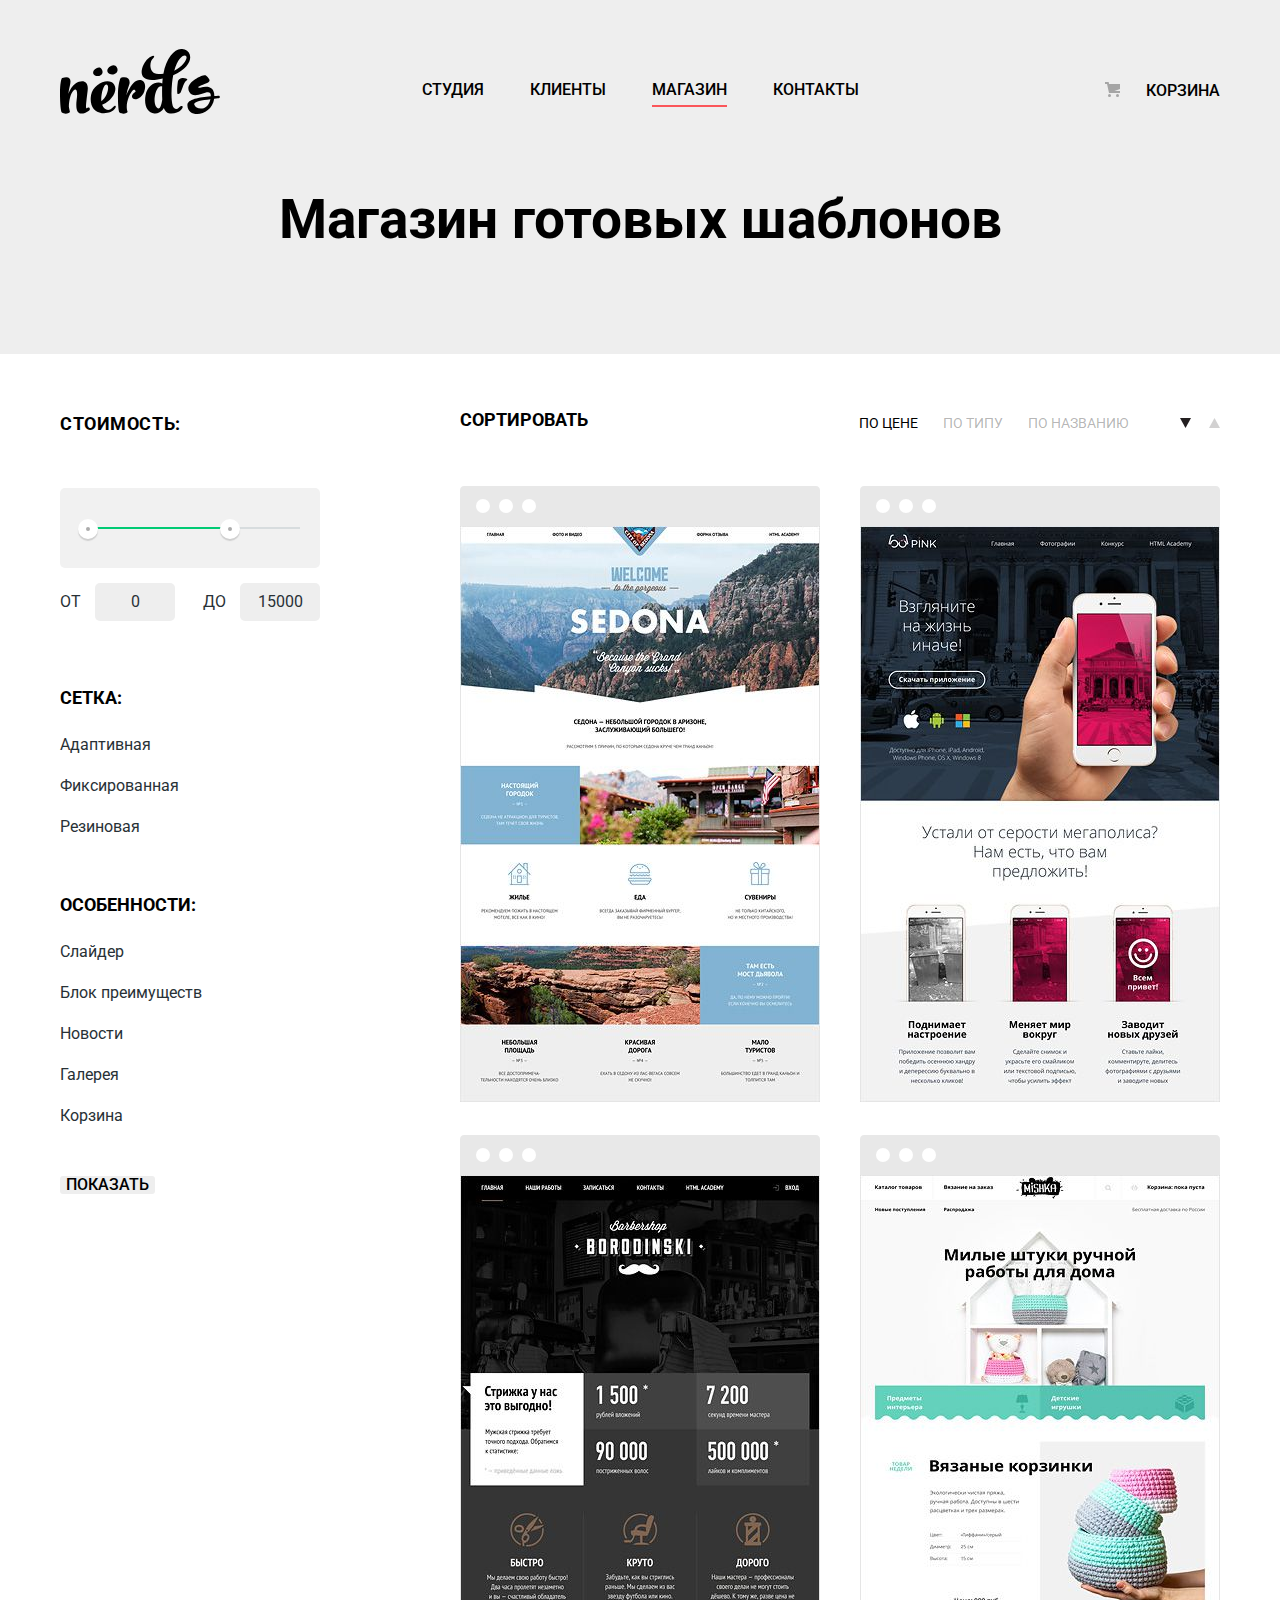
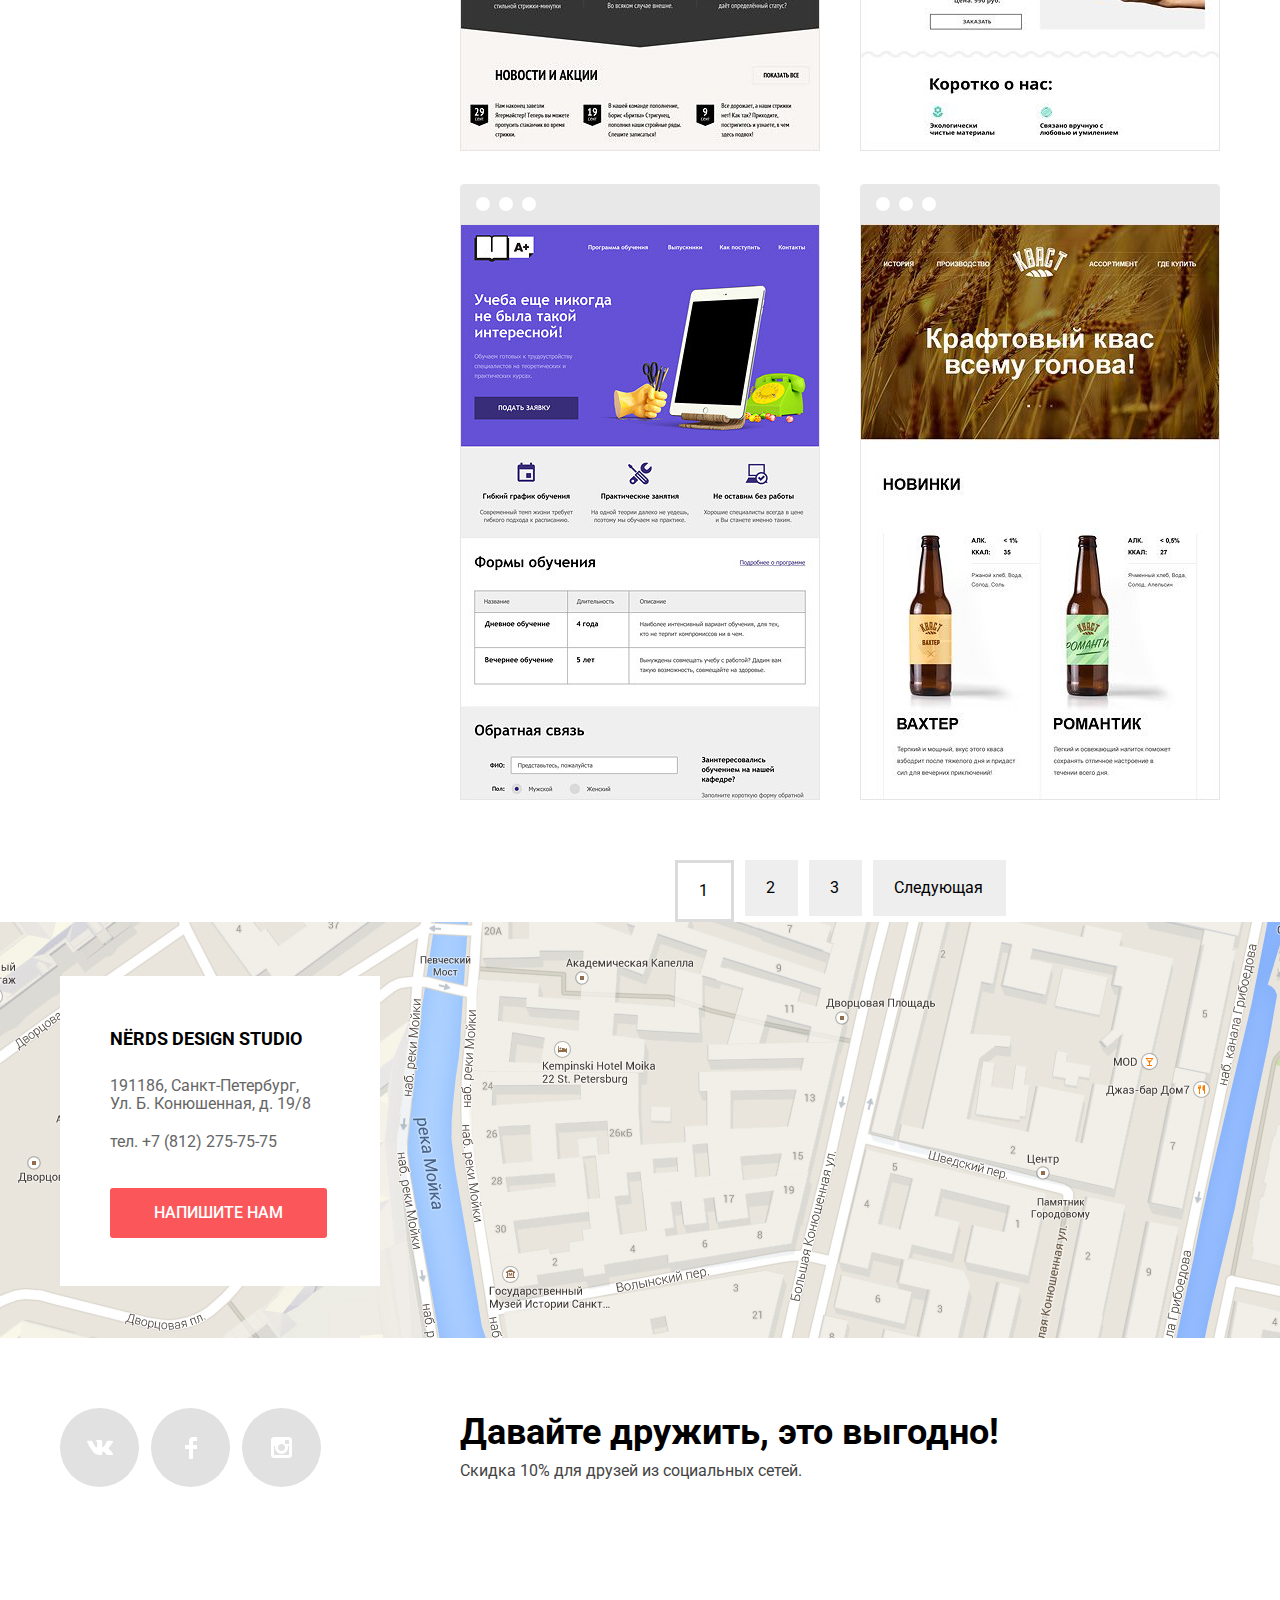
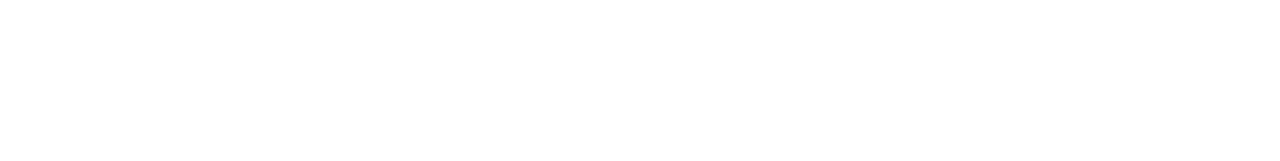
==== catalog.html @ ec985602 "Добавляет карту" ====
<!DOCTYPE html>
<html lang="ru">
  <head>
    <meta charset="utf-8">
    <title>HTML Academy: Нёрдс - Каталог</title>
    <link href="https://fonts.googleapis.com/css?family=Roboto:400,500,700&display=swap&subset=cyrillic" rel="stylesheet">
    <link rel="stylesheet" href="css/normalize.css">
    <link rel="stylesheet" href="css/style.css">
  </head>
  <body class="inner-page">
    <header class="main-header">
      <div class="container">
        <nav class="main-navigation">
          <a href="index.html" class="main-header-logo">
            <img src="img/nerds-logo.svg" alt="Логотип Дизайн-студии nёrd's" width="160" height="65">
          </a>
          <ul class="site-navigation">
            <li><a href="#">Студия</a></li>
            <li><a href="#">Клиенты</a></li>
            <li><a class="site-navigation-current">Магазин</a></li>
            <li><a href="#">Контакты</a></li>
          </ul>
          <ul class="user-basket">
            <li><a class="basket-link" href="#">Корзина</a></li>
          </ul>
        </nav>
        <h1>Магазин готовых шаблонов</h1>
      </div>
    </header>

    <main class="container">
      <div class="main-wrapper">
        <section class="filters">
          <h2 class="visually-hidden">Фильтр работ</h2>
          <form class="filter">
            <fieldset class="filter-price">
              <legend class="filter-title filter-title-price">Стоимость:</legend>
              <ul class="price-list">
                <li class="range-filter">
                  <div class="range-controls">
                    <div class="scale">
                      <div class="bar"></div>
                    </div>
                    <div class="toggle toggle-min"></div>
                    <div class="toggle toggle-max"></div>
                  </div>
                </li>
                <li class="price-item min-price">
                  <label for="start-price">От</label>
                  <input type="text" id="start-price" value="0">
                </li>
                <li class="price-item max-price">
                  <label for="end-price">До</label>
                  <input type="text" id="end-price" value="15000">
                </li>
              </ul>
            </fieldset>
            <fieldset class="grid-field">
              <legend class="filter-title">Сетка:</legend>
              <ul class="grid-list">
                <li class="filter-option">
                  <input type="radio" class="visually-hidden filter-input filter-input-radio" id="adaptive-grid" value="adaptive" name="grid-type" checked>
                  <label for="adaptive-grid">Адаптивная</label>
                </li>
                <li class="filter-option">
                  <input type="radio" class="visually-hidden filter-input filter-input-radio" id="fix-grid" value="fix" name="grid-type">
                  <label for="fix-grid">Фиксированная</label>
                </li>
                <li class="filter-option">
                  <input type="radio" class="visually-hidden filter-input filter-input-radio" id="rubber-grid" value="rubber" name="grid-type">
                  <label for="rubber-grid">Резиновая</label>
                </li>
              </ul>
            </fieldset>
            <fieldset class="features-field">
            <legend class="filter-title">Особенности:</legend>
              <ul class="features-list">
                <li class="filter-option">
                  <input type="checkbox" name="pattern-features-slider" value="slider" class="visually-hidden filter-input filter-input-checkbox" id="slider-feature" checked>
                  <label for="slider-feature">Слайдер</label>
                </li>
                <li class="filter-option">
                  <input type="checkbox" name="pattern-features-advantages" value="features-block" class="visually-hidden filter-input filter-input-checkbox" id="block-feature">
                  <label for="block-feature">Блок преимуществ</label>
                </li>
                <li class="filter-option">
                  <input type="checkbox" name="pattern-features-news" value="news" class="visually-hidden filter-input filter-input-checkbox" id="news-feature" checked>
                  <label for="news-feature">Новости</label>
                </li>
                <li class="filter-option">
                  <input type="checkbox" name="pattern-features-gallery" value="gallery" class="visually-hidden filter-input filter-input-checkbox" id="gallery-feature">
                  <label for="gallery-feature">Галерея</label>
                </li>
                <li class="filter-option">
                  <input type="checkbox" name="pattern-features-basket" value="basket" class="visually-hidden filter-input filter-input-checkbox" id="basket-feature">
                  <label for="basket-feature">Корзина</label>
                </li>
              </ul>
            </fieldset>
            <button type="submit" class="button grey-button">Показать</button>
          </form>
        </section>

        <section class="works">
          <h2 class="visually-hidden">Наши работы</h2>
          <div class="more-filters">
            <h3>Сортировать</h3>
            <ul class="sort-type-list">
              <li class="sort-item"><a href="#" class="sort-current">По цене</a></li>
              <li class="sort-item"><a href="#">По типу</a></li>
              <li class="sort-item"><a href="#">По названию</a></li>
            </ul>
            <ul class="sort-order-list">
              <li class="sort-item sort-order sort-asc">
                <a href="#" class="sort-order-current">
                  <img src="img/icon-down-dir.svg" alt="Сортировка по возрастанию" width="11" height="10">
                </a>
              </li>
              <li class="sort-item sort-order sort-desc">
                <a href="#">
                  <img src="img/icon-up-dir.svg" alt="Сортировка по убыванию" width="11" height="10">
                </a>
              </li>
            </ul>
          </div>
          <ul class="works-list">
            <li class="works-item">
              <div class="browser"></div>
              <article>
                <p>
                  <img src="img/img-sedona.jpg" alt="Сайт Sedona" width="360" height="576">
                </p>
                <div class="works-description">
                  <h3><a href="#" class="works-item-link">Sedona</a></h3>
                  <p class="works-item-text">Информационный сайт для туристов</p>
                  <a class="button" href="#">9 900 руб.</a>
                </div>
              </article>
            </li>
            <li class="works-item">
              <div class="browser"></div>
              <article>
                <p>
                  <img src="img/img-pink.jpg" alt="Сайт Pink" width="360" height="576">
                </p>
                <div class="works-description">
                  <h3><a href="#" class="works-item-link">Pink app</a></h3>
                  <p class="works-item-text">Продуктовый лендинг приложения для iOS и Android</p>
                  <a class="button" href="#">9 900 руб.</a>
                </div>
              </article>
            </li>
            <li class="works-item">
              <div class="browser"></div>
              <article>
                <p>
                  <img src="img/img-barbershop.jpg" alt="Сайт Barbershop" width="360" height="576">
                </p>
                <div class="works-description">
                  <h3><a href="#" class="works-item-link">Barbershop</a></h3>
                  <p class="works-item-text">Сайт салона красоты для мужчин, да.</p>
                  <a class="button" href="#">9 900 руб.</a>
                </div>
              </article>
            </li>
            <li class="works-item">
              <div class="browser"></div>
              <article>
                <p>
                  <img src="img/img-mishka.jpg" alt="Сайт Mishka" width="360" height="576">
                </p>
                <div class="works-description">
                  <h3><a href="#" class="works-item-link">Mishka</a></h3>
                  <p class="works-item-text">Интернет-магазин вязаных игрушек</p>
                  <a class="button" href="#">9 900 руб.</a>
                </div>
              </article>
            </li>
            <li class="works-item">
              <div class="browser"></div>
              <article>
                <p>
                  <img src="img/img-aplus.jpg" alt="Сайт A plus" width="360" height="576">
                </p>
                <div class="works-description">
                  <h3><a href="#" class="works-item-link">A plus</a></h3>
                  <p class="works-item-text">Лендинг курсов повышения квалификации</p>
                  <a class="button" href="#">9 900 руб.</a>
                </div>
              </article>
            </li>
            <li class="works-item">
              <div class="browser"></div>
              <article>
                <p>
                  <img src="img/img-kvast.jpg" alt="Сайт Кваст" width="360" height="576">
                </p>
                <div class="works-description">
                  <h3><a href="#" class="works-item-link">Кваст</a></h3>
                  <p class="works-item-text">Промо-сайт производителя крафтового кваса</p>
                  <a class="button" href="#">9 900 руб.</a>
                </div>
              </article>
            </li>
          </ul>
          <ul class="pagination-list">
            <li class="pagination-item pagination-item-current"><a>1</a></li>
            <li class="pagination-item"><a href="#">2</a></li>
            <li class="pagination-item"><a href="#">3</a></li>
            <li class="pagination-item pagination-item-next"><a href="#">Следующая</a></li>
          </ul>
        </section>
      </div>

    </main>

    <section class="map">
      <div class="container">
        <h2 class="visually-hidden">Как нас найти?</h2>
        <div class="map-contacts-wrapper">
          <h3>nЁrds design studio</h3>
          <address class="map-contacts">
            191186, Санкт-Петербург,<br>
            Ул. Б. Конюшенная, д. 19/8
            <p>
              тел.<a href="tel:+78122757575"> +7 (812) 275-75-75</a>
            </p>
          </address>
          <a class="button button-letter" href="mailto:email@mail.ru">Напишите нам</a>
        </div>
      </div>
      <iframe src="https://www.google.com/maps/embed?pb=!1m18!1m12!1m3!1d1998.6036253003151!2d30.320858716168583!3d59.9387191690541!2m3!1f0!2f0!3f0!3m2!1i1024!2i768!4f13.1!3m3!1m2!1s0x4696310fca145cc1%3A0x42b32648d8238007!2z0JHQvtC70YzRiNCw0Y8g0JrQvtC90Y7RiNC10L3QvdCw0Y8g0YPQuy4sIDE5LzgsINCh0LDQvdC60YIt0J_QtdGC0LXRgNCx0YPRgNCzLCAxOTExODY!5e0!3m2!1sru!2sru!4v1559846497113!5m2!1sru!2sru" width="100%" height="416" frameborder="0" style="border:0" allowfullscreen></iframe>
    </section>

    <footer class="main-footer">
      <div class="container">
        <div class="footer-social">
          <ul>
            <li>
              <a class="social-link" href="#">
              <span class="visually-hidden">Мы ВКонтакте</span>
              <img src="img/vk.svg" alt="Мы ВКонтакте" width="26" height="15">
              </a>
            </li>
            <li>
              <a class="social-link" href="#">
                <span class="visually-hidden">Мы в Фейсбук</span>
                <img src="img/fb.svg" alt="Мы в Фейсбук" width="12" height="22">
              </a>
            </li>
            <li>
              <a class="social-link" href="#">
                <span class="visually-hidden">Мы в Инстаграм</span>
                <img src="img/insta.svg" alt="Мы в Инстаграм" width="21" height="21">
              </a>
            </li>
          </ul>
        </div>
        <p class="footer-text">
          <span class="footer-slogan">Давайте дружить, это выгодно!</span>
          Скидка 10% для друзей из социальных сетей.
        </p>
      </div>
    </footer>

    <section class="modal modal-letter">
    <h2>Напишите нам</h2>
      <form class="letter-form" method="POST">
        <p>
          <label for="letter-username-field">Ваше имя:</label>
          <input type="text" name="name" id="letter-username-field" placeholder="Имя Фамилия">
        </p>
        <p>
          <label for="letter-email-field">Ваше e-mail:</label>
          <input type="text" name="email" id="letter-email-field" placeholder="email@example.com">
        </p>
        <p>
          <label for="letter-text">Текст письма</label>
          <textarea name="comment" id="letter-text" cols="30" rows="10" placeholder="В свободной форме"></textarea>
        </p>
        <button class="button" type="submit">Отправить</button>
      </form>
      <button class="modal-close" type="button" aria-label="Закрыть">x</button>
    </section>

  </body>
</html>
---- css/style.css ----
html {
  box-sizing: border-box;
}
*, *:before, *:after {
  box-sizing: inherit;
}

body {
  margin: 0;
  padding: 0;

  font-family: "Roboto", Arial, sans-serif;
  font-size: 16px;
  line-height: 1.5;
  color: #000000;

  background-color: #ffffff;
}

.container {
  width: 1200px;
  margin: 0 auto;
  padding: 0 20px;
}

a {
  text-decoration: none;
}

img {
  max-width: 100%;
  height: auto;
}

.visually-hidden:not(:focus):not(:active),
input[type="checkbox"].visually-hidden,
input[type="radio"].visually-hidden {
  position: absolute;

  width: 1px;
  height: 1px;
  margin: -1px;
  border: 0;
  padding: 0;

  white-space: nowrap;

  clip-path: inset(100%);
  clip: rect(0 0 0 0);
  overflow: hidden;
}

.inner-page h1 {
  margin: 0;
  padding-top: 68px;

  font-size: 55px;
  line-height: 1;
  text-align: center;
}

.inner-page main.container {
  margin-top: 55px;
}

.button {
  display: inline-block;

  font: inherit;
  color: #ffffff;
  font-size: 16px;
  line-height: 1;
  text-align: center;
  font-weight: 500;
  text-decoration: none;
  text-transform: uppercase;
  vertical-align: middle;

  background-color: #fb565a;
  border-radius: 3px;
  border: none;
}

.button:hover,
.button:focus {
  background-color: #e74246;
}

.button:active {
  color: rgba(255, 255, 255, 0.3);

  background-color: #d7373b;
  box-shadow: inset 0 3px 0 0 rgba(0, 1, 1, 0.1);
}

/* Навигация В ШАПКЕ */

.main-header {
  background-color: #eeeeee;
}

.main-header-logo {
  width: 160px;
  /* margin-right: 202px; */
  /* margin-top: 49px; */
}

.main-header-logo:hover,
.main-header-logo:focus {
  opacity: 0.8;
}

.main-header-logo:active {
  opacity: 0.3;
}

.main-navigation {
  display: flex;
  align-items: center;
  padding: 49px 0 0; 

  color: #000000;
  line-height: 1.88;
  font-weight: 500;
  font-size: 16px;
  text-transform: uppercase;

  background-color: #eeeeee;
}

.site-navigation,
.user-basket {
  display: flex;
  flex-wrap: wrap;
  margin: 9px 0 0;
  padding-left: 0;

  list-style: none;
}

.site-navigation {
  width: 500px;
  margin-left: 202px;
}

.user-basket {
  max-width: 160px;
  margin-left: auto;
}

.site-navigation li,
.user-basket li {
  padding-right: 46px;
}

.site-navigation li:last-child,
.user-basket li:last-child {
  padding-right: 0;
}

.site-navigation a,
.user-basket a {
  display: block;

  color: #000000;
}

.site-navigation a:hover,
.site-navigation a:focus,
.user-basket a:hover,
.user-basket a:hover {
  color: #fb565a;
}

.site-navigation a:active,
.user-basket a:active {
  color: rgba(0, 0, 0, 0.3);
}

.site-navigation-current {
  border-bottom: 2px solid #fb565a;
}

a.site-navigation-current:hover,
a.site-navigation-current:focus,
a.site-navigation-current:active {
  color: #000000;
}

.user-basket .basket-link {
  position: relative;
  padding-left: 41px;
}

.basket-link::before {
  content: "";

  position: absolute;
  top: 6px;
  left: 0;

  width: 15px;
  height: 15px;

  background: url("../img/basket-icon.svg") no-repeat 0 0;
  opacity: 0.3;
}

/* Слайдер в шапке */

.slider {
  position: relative;
  
  background-color: #eeeeee;
}

.slider-controls {
  position: absolute;
  left: 50%;
  bottom: 104px;
  z-index: 100;
  
  width: 160px;
  height: 18px;

  text-align: center;
  font-size: 0;
  transform: translateX(-50%);

  box-sizing: content-box;
}

.slider-controls label {
  position: relative;
  
  display: inline-block;
  width: 18px;
  height: 18px;
  padding: 8px;
  
  border-radius: 50%;
  cursor: pointer;
}

.slider-controls label::after {
  content: "";
  
  position: absolute;
  top: 8px;
  left: 8px;
  z-index: 1;
  
  width: 18px;
  height: 18px;
  
  background: #ffffff;
  
  border-radius: 50%;
}

.slider-list {
  margin: 0;
  padding: 0;
  
  list-style: none;
}

.slider-item {
  display: none;
  padding: 69px 0 80px 0;
}

.slider-item:nth-child(1) {
  background: url("../img/slide-1.png") no-repeat 93% 9px;
}

.slider-item:nth-child(2) {
  background: url("../img/slide-2.png") no-repeat 100% 0;
}

.slider-item:nth-child(3) {
  background: url("../img/slide-3.png") no-repeat 100% 20px;
}

.slide-1:checked ~ .slider-list .slider-item:nth-child(1) {
  display: block;
}

.slide-2:checked ~ .slider-list .slider-item:nth-child(2) {
  display: block;
}

.slide-3:checked ~ .slider-list .slider-item:nth-child(3) {
  display: block;
}

.slide-1:checked ~ .slider-controls .slider-controls-item--1::before,
.slide-2:checked ~ .slider-controls .slider-controls-item--2::before,
.slide-3:checked ~ .slider-controls .slider-controls-item--3::before {
  content: "";
  position: absolute;
  left: 50%;
  top: 50%;
  z-index: 2;

  width: 4px;
  height: 4px;
  margin: -4px;

  background-color: inherit;
  border: 2px solid #c1c1c1;
  border-radius: 50%;
}

.slider-item h3 {
  max-width: 600px;
  margin: 0;
  margin-bottom: 27px;
  
  font-size: 55px;
  line-height: 55px;
  font-weight: 500;
}

.slider-item p {
  max-width: 430px;
  margin: 0;
  margin-bottom: 38px;
}

main.container {
  margin: 80px auto 0;
}

.slider-item-button {
  padding: 17px 53px 17px 55px;
}

/* Наши услуги */

.services {
  padding-bottom: 80px;

  border-bottom: 2px solid #eeeeee;
}

.services-list {
  display: flex;
  flex-wrap: wrap;
  justify-content: flex-start;
  margin: 0;
  padding: 0;

  list-style: none;
}

.services-item {
  width: 300px;
  margin-right: 100px;
}

.services-item div {
  margin-bottom: 24px;

  line-height: 0;
}

.services-item:nth-of-type(3n) {
  margin-right: 0;
}

.services-item h3 {
  margin-top: 0;
  margin-bottom: 17px;

  font-size: 24px;
  line-height: 1.25;
  font-weight: 700;
  text-transform: uppercase;
}

.services-item p {
  margin-top: 0;
  margin-bottom: 32px;

  font-size: 16px;
  line-height: 1.5;
  color: #283136;
}

.services-button {
  padding: 17px 39px;
}

.green-button {
  background-color: #00ca74;
}

.green-button:hover,
.green-button:focus {
  background-color: #00bc6c;
}

.green-button:active {
  background-color: #00aa62;
}

.yellow-button {
  background-color: #efc84a;
}

.yellow-button:hover,
.yellow-button:focus {
  background-color: #eab534;
}

.yellow-button:active {
  background-color: #e5a722;
}

/* О нас */

.about {
  padding-top: 40px;
  padding-bottom: 80px;
}

.about-wrapper {
  display: flex;
  justify-content: space-between;
  padding-bottom: 49px;

  border-bottom: 2px solid #eeeeee;
}

.about-info {
  width: 660px;
  padding-top: 34px;;
}

.about-slogan {
  display: block;
  margin-bottom: 34px;

  font-size: 45px;
  line-height: 1;
  font-weight: 500;
}

.about-info p {
  margin-top: 0;
  margin-bottom: 39px;

  color: #283136;
}

.about-order-list {
  display: block;
  margin-bottom: 23px;

  text-transform: uppercase;
  font-weight: 700;
}

.about-list {
  margin: 0;
  padding: 0;

  color: #283136;
}

.about-list li {
  margin-bottom: 24px;
}

.about-features {
  width: 360px;
}

.about-logo-wrap {
  margin: 0;
  margin-bottom: 29px;
}

.about-features span {
  display: block;
  margin: 0 0 42px 17px;

  font-weight: 700;
  text-transform: uppercase;
}

.about-features dl {
  display: flex;
}

.about-features .percent-wrap {
  display: flex;
  flex-direction: column-reverse;
}

.about-features dl,
.about-features dt,
.about-features dd {
  padding: 0;
  margin: 0;
}

.about-features dt {
  line-height: 1.13;
  color: #283136;
}

.about-features dd {
  margin-bottom: 27px;
  
  font-size: 45px;
  line-height: 1; /* По макету 10px */
  font-weight: 700;
}

/* Партнеры */

.partners-list {
  min-height: 180px;
  display: flex;
  flex-wrap: wrap;
  margin: 0;
  padding-left: 0;

  list-style: none;
  border-bottom: 2px solid #eeeeee;
}

.partners-item {
  position: relative;

  width: 280px;
  min-height: inherit;
  display: flex;
  align-items: center;
  justify-content: center;
  padding-right: 20px;
  margin-right: 20px;
} 

.partners-item:nth-of-type(4n) {
  width: 260px;
  padding-right: 0;
  margin-right: 0;
}


.partners-list li::after {
  content: "";
  
  position: absolute;
  top: 50%;
  right: 0;
  
  width: 2px;
  height: 52px;
  margin-top: -26px;

  background-color: #eeeeee;
}

.partners-list li:last-of-type::after {
  content: none;
}

.partners-item a {
  opacity: 0.2;
}

.partners-item a:hover,
.partners-item a:focus {
  opacity: 1;
}

.partners-item a:active {
  opacity: 0.1;
}

/* Как нас найти */

.map {
  position: relative;

  width: 100%;
  height: 416px;
  margin-bottom: 70px;

  background: #ffffff url("../img/map.jpg") no-repeat top center;
  background-size: cover;
}

.map .container {
  position: relative;

  height: inherit;
}

.map-contacts-wrapper {
  position: absolute;
  top: 13%;
  left: 20px;

  width: 320px;
  height: 310px;
  padding: 48px 50px;

  background-color: #ffffff;
}

.map h3 {
  margin-top: 0;
  margin-bottom: 23px;

  font-size: 18px;
  line-height: 1.67;
  font-weight: 700;
  text-transform: uppercase;
}

.map-contacts {
  margin-bottom: 36px;

  color: #666666;
  line-height: 1.13;
  font-style: normal;
}

.map-contacts a {
  color: #666666;
}

.map-contacts p {
  margin-top: 20px;
  margin-bottom: 0;
}

.button-letter {
  padding: 17px 44px;
}

/* Каталог */

.inner-page .main-header {
  padding-bottom: 107px;
}

.main-wrapper {
  display: flex;
}

/* Фильтры */

.filters {
  width: 260px;
}

.filter ul {
  margin: 0;
  padding: 0;

  list-style: none;
}

.filter fieldset {
  padding: 0;
  margin: 0;

  border: none;
}

fieldset.grid-field {
  margin-top: 62px;
}

fieldset.features-field {
  margin-top: 51px;
}

.filter .price-field {
  margin-bottom: 62px;
}

.filter-title {
  font-size: 18px;
  line-height: 1.67;
  font-weight: 700;
  color: #000000;
  text-transform: uppercase;
}

.filter-title-price {
  letter-spacing: 0.58px;
}

.price-list {
  display: flex;
  flex-wrap: wrap;
  margin-bottom: 60px;
}

.filter .grid-list,
.filter .features-list {
  padding-top: 20px;
}

.range-filter {
  width: 260px;
  margin-top: 49px;
}

.range-controls {
  position: relative;

  height: 80px;
  margin-bottom: 15px;
  padding: 39px 20px 0 20px;

  background-color: #f1f1f1;

  border-radius: 5px;
}

.range-controls .scale {
  height: 2px;

  background: #d7dcde;
}

.range-controls .bar {
  width: 70%;
  height: 2px;

  background-color: #00ca74;
}

.range-controls .toggle {
  position: absolute;
  top: 31px;
  left: 0;

  width: 4px;
  height: 4px;
  padding: 0;

  border: 8px solid #ffffff;
  background-color: #ababab;
  box-shadow: 0 2px 1px 0 #cfcfcf;
  border-radius: 50%;
  
  box-sizing: content-box;
}

.range-controls .toggle-min {
  left: 18px;
}

.range-controls .toggle-max {
  left: 160px;
}

.max-price {
  text-align: right;
}

.price-item {
  width: 50%;

  line-height: 1.38;
  color: #283136;
  text-transform: uppercase;
}

.filter-option:not(:first-of-type) {
  margin-top: 17px;
}

.price-item input {
  width: 80px;
  padding: 8px 10px;
  margin-left: 10px;

  font: inherit;
  font-size: 16px;
  line-height: 1.38;
  text-align: center;
  color: #283136;

  background-color: #eeeeee;
  border-radius: 5px;
  border: none;
}

.filter-input + label {
  line-height: 1.25;
  color: #283136;
}

.filter-input:hover + label,
.filter-input:focus + label {
  color: #283136;
}

.filter-input:disabled + label {
  color: rgba(40, 49, 54, 0.3);
}

.grey-button {
  margin-top: 48px;

  color: #000000;

  background-color: #eeeeee;
}

.grey-button:hover,
.grey-button:focus {
  background-color: #dfdfdf;
}

.grey-button:active {
  color: rgba(0, 0, 0, 0.3);

  background-color: #d5d5d5;
}

/* Сортировка работ по параметрам */

.more-filters {
  display: flex;
  margin-bottom: 51px;
  margin-top: 2px;
}

.more-filters h3 {
  margin-top: 0;
  margin-bottom: 0;

  font-size: 18px;
  line-height: 1;
  text-transform: uppercase;
  font-weight: 700;
}

.more-filters ul {
  margin: 0;
  padding: 0;

  text-transform: uppercase;

  list-style: none;
}

.more-filters .sort-type-list {
  display: flex;
  margin-left: auto;
  margin-right: 51px;
}

.more-filters .sort-order-list {
  display: flex;
}

.sort-type-list .sort-item:not(:first-of-type) {
  margin-left: 25px;
}

.sort-order-list .sort-item:last-of-type {
  margin-left: 18px;
}

.sort-item a {
  font-size: 14px;
  line-height: 1.29;
  color: rgba(0, 0, 0, 0.3);
}

.sort-item a:hover,
.sort-item a:focus {
  color: rgba(0, 0, 0, 0.6);
}

.sort-item a:active,
a.sort-current {
  color: #000000;
}

.sort-order a {
  opacity: 0.2;
}

.sort-order a:hover,
.sort-order a:focus {
  opacity: 0.4;
}

.sort-order a:active,
a.sort-order-current {
  opacity: 1;
}

/* Наши работы */

.works {
  width: 760px;
  display: flex;
  flex-direction: column;
  margin-left: 140px;
}

.works-list {
  display: flex;
  flex-wrap: wrap;
  justify-content: space-between;
  padding: 0;
  margin: 0;
  
  list-style: none;
}

.works-item {
  position: relative;

  width: 360px;
  max-height: 616px;
  margin-bottom: 33px;

  text-align: center;
}

.browser {
  width: 360px;
  height: 40px;

  background: url("../img/browser.svg") no-repeat top center;
  opacity: 0.12;
}

.works-item p {
  margin: 0;
}

.works-description {
  position: absolute;
  bottom: 0;

  display: none;
  width: 360px;
  padding: 28px 80px 41px;
  
  background-color: #eeeeee;
}

.works-item:hover .works-description {
  display: block;
}

.works-item:hover .browser {
  opacity: 1;
}

.works-item h3 {
  margin: 0;
  margin-bottom: 16px;

  font-size: 18px;
  line-height: 1.67;
  text-align: center;
  font-weight: 700;
  text-transform: uppercase;
}

.works-item-link {
  color: #000000;
}

.works-item-link:hover,
.works-item-link:focus {
  color: #fb565a;
}

.works-item-link:active {
  color: rgba(0, 0, 0, 0.3);
}

.works-item .works-item-text {
  margin-bottom: 30px;

  line-height: 1.13;
  text-align: center;
  color: #666666;
}

.works-item .button {
  padding: 17px 60px;
}

.works-item .button:active {
  color: #ffffff;
}

.pagination-list {
  display: flex;
  flex-wrap: wrap;
  margin: 27px auto 0;
  padding: 0;

  list-style: none;
}

.pagination-item {
  margin-right: 11px;

  line-height: 1.13;
  text-align: center;
}

.pagination-item:last-of-type {
  margin-right: 0;
}

.pagination-item a {
  display: inline-block;
  padding: 19px 23px 19px 21px;

  color: #000000;
  vertical-align: middle;

  background-color: #eeeeee;
}

.pagination-item a:hover,
.pagination-item a:focus {
  background-color: #dfdfdf;
}

.pagination-item a:active {
  color: rgba(0, 0, 0, 0.3);

  background-color: #d5d5d5;
  box-shadow: inset 0 3px 0 0 rgba(0, 1, 1, 0.1);
}

.pagination-item-current a {
  color: #000000;

  background-color: #ffffff;
  border: 3px solid #dbdbdb;
}

.pagination-item-current a:hover,
.pagination-item-current a:focus,
.pagination-item-current a:active {
  color: #000000;

  background-color: #ffffff;
  border: 3px solid #dbdbdb;
}

/* Footer */

.main-footer {
  margin-bottom: 69px;
}

.main-footer .container {
  display: flex;
}

.footer-social {
  width: 261px;
  display: flex;
  margin-right: auto;
}

.footer-social ul {
  display: flex;
  flex-wrap: wrap;
  margin: 0;
  padding: 0;

  list-style: none;
}

.footer-social li {
  margin-left: 12px;
}

.footer-social li:nth-of-type(3n+1) {
  margin-left: 0;
}

.social-link {
  display: flex;
  justify-content: center;
  align-items: center;
  width: 79px;
  height: 79px;

  text-transform: uppercase;
  color: #000000;
  font-weight: 500;
  text-decoration: none;
  text-align: center;

  background-color: #e1e1e1;
  border-radius: 50%;
}

.social-link:hover,
.social-link:focus {
  background-color: #e74246;
}

.social-link:active img {
  opacity: 0.3;
}

.footer-slogan {
  display: block;
  margin-bottom: 10px;

  color: #000000;
  font-size: 36px;
  line-height: 1;
  font-weight: 700;
}

.footer-text {
  width: 760px;
  margin: 0;
  margin-top: 6px;

  line-height: 1.38;
  color: #444444;
}

/* Модальное окно */

.modal {
  position: fixed;
  bottom: 240px;
  left: 50%;

  display: none;
  width: 960px;
  margin-left: -480px;
  padding: 73px 100px 84px;

  background-color: #ffffff;
  box-shadow: 0 20px 40px 0 rgba(0, 1, 1, 0.75);
}

.modal h2 {
  margin: 0;
  margin-bottom: 49px;

  font-size: 45px;
  line-height: 1;
  color: #000000;
  font-weight: 500;
}

.letter-form {
  display: flex;
  justify-content: space-between;
  flex-wrap: wrap;
}

.form-group {
  margin: 0;

  display: flex;
  flex-direction: column;
}

.form-group label {
  margin-bottom: 12px;

  font-size: 16px;
  line-height: 1.13;
  color: #000000;
  font-weight: 700;
}

.form-group input {
  width: 360px;
  padding: 18px 15px;
  margin-bottom: 36px;

  font-size: 16px;
  line-height: 1.13;

  border: 2px solid #d7dcde;
}

.form-group textarea {
  width: 760px;
  height: 118px;
  padding: 14px 15px;

  font: inherit;
  font-size: 16px;
  line-height: 1.13;

  border: 2px solid #d7dcde;
}

.form-group input::placeholder,
.form-group textarea::placeholder {
  color: rgba(68, 68, 68, 0.5);
}

.form-group input:hover,
.form-group textarea:hover {
  border-color: #b4b9bb;
}

.form-group input:focus,
.form-group textarea:focus {
  color: #444444;

  border-color: #000000;
}

.form-group input:invalid,
.form-group textarea:invalid {
  color: #e74246;

  border-color: #e74246;
}

.submit-form {
  padding: 18px 82px;
  margin-top: 47px;
}

.modal-close {
  position: absolute;
  top: 78px;
  right: 90px;

  width: 21px;
  height: 21px;

  font-size: 0;

  background: url("../img/close-cross.svg") no-repeat top center;
  opacity: 0.3;
  border: 0;
}
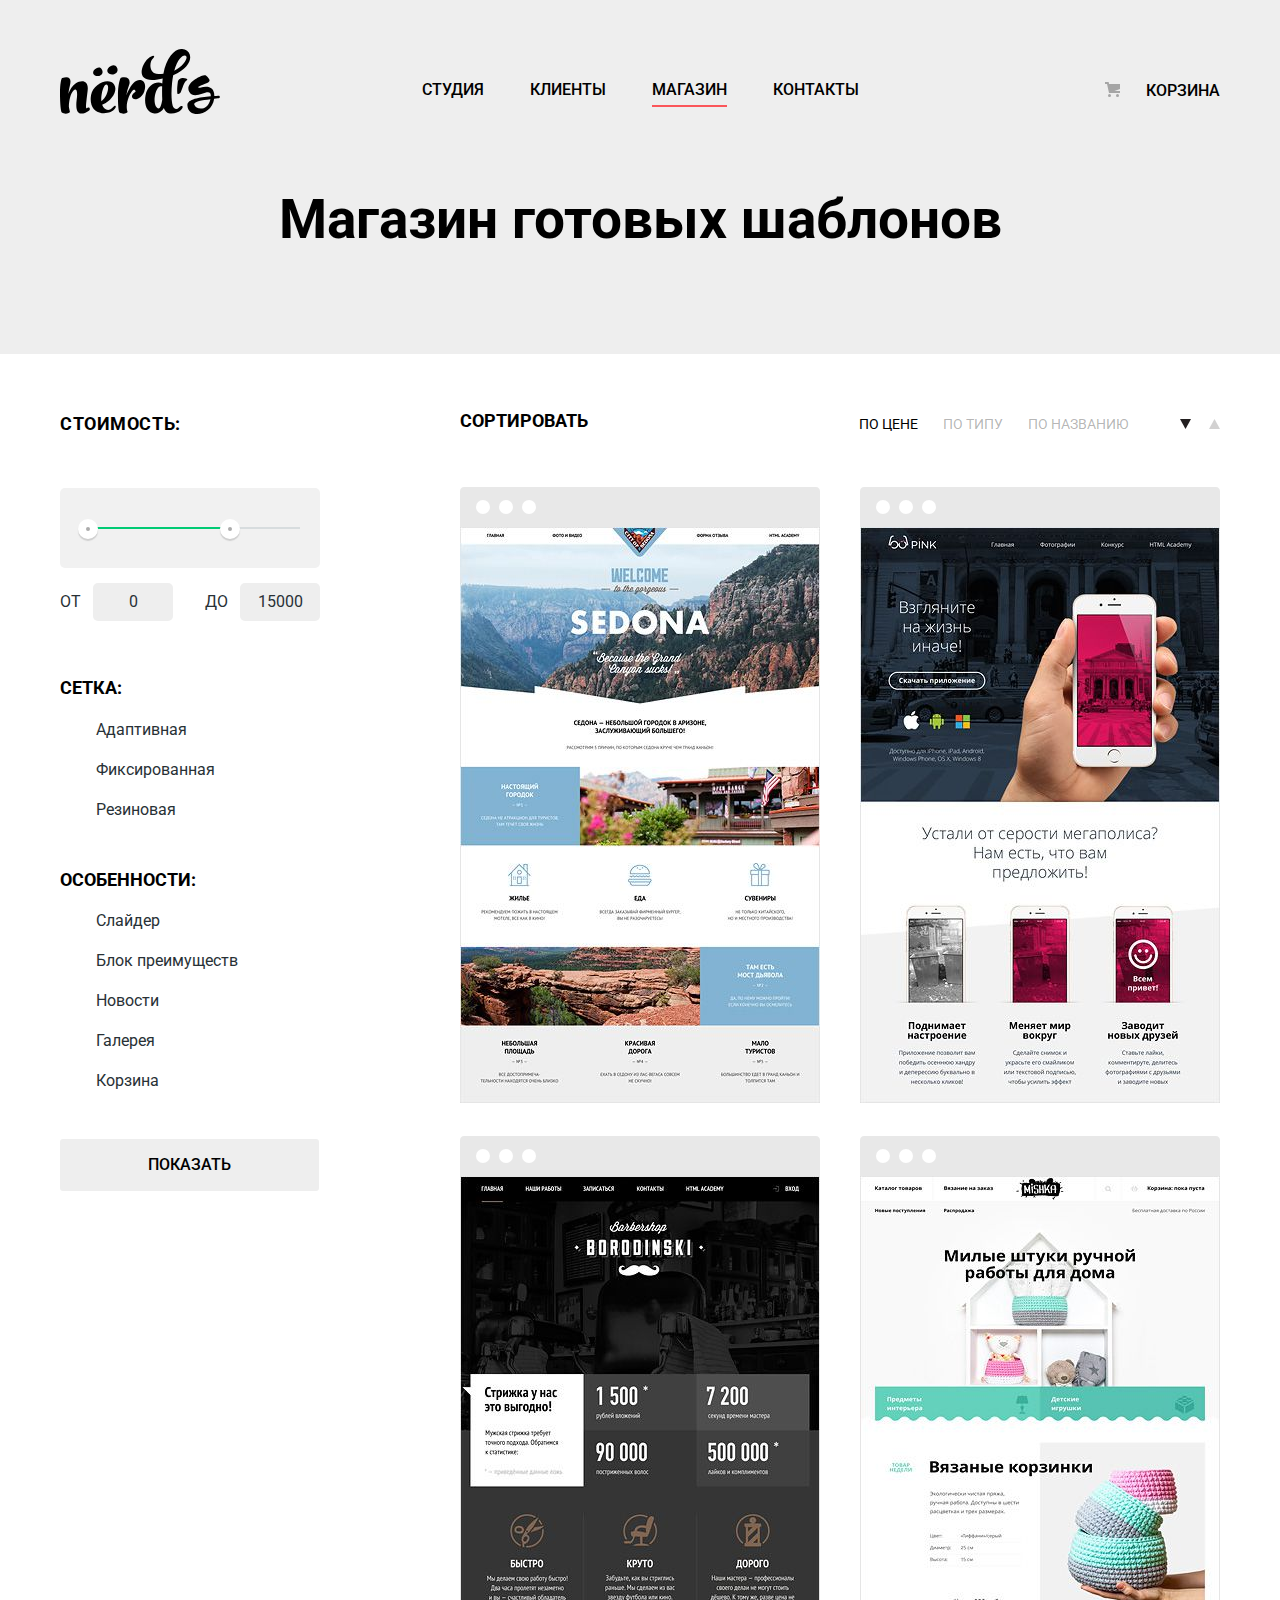
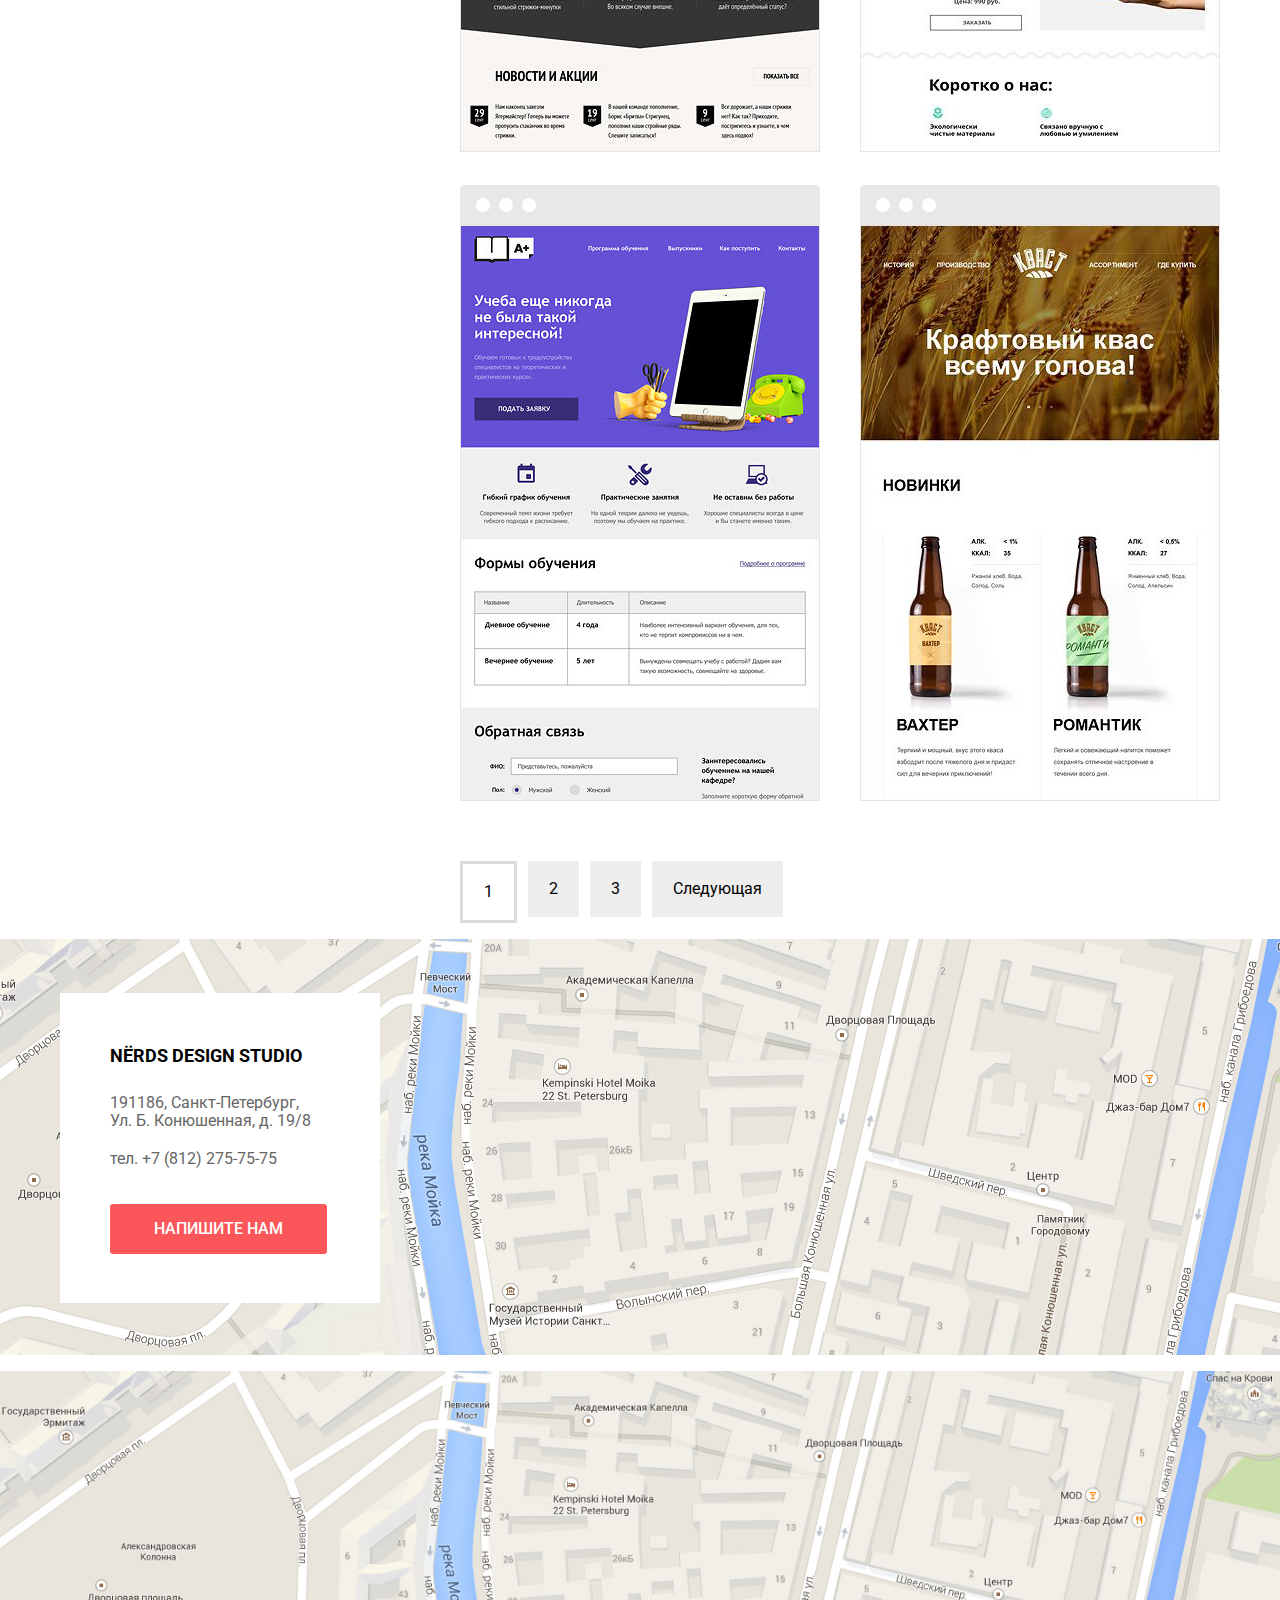
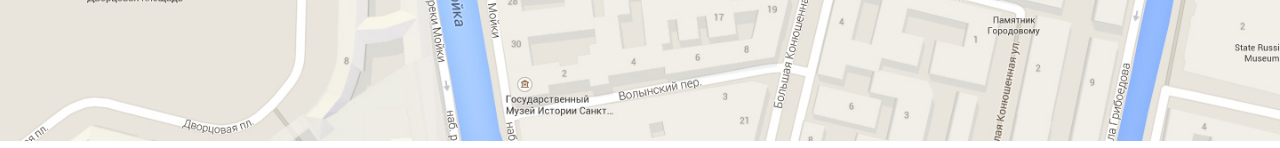
==== commit 1499f685: "Добавляет подложку для карты" ====
--- a/catalog.html
+++ b/catalog.html
@@ -226,10 +226,13 @@
               тел.<a href="tel:+78122757575"> +7 (812) 275-75-75</a>
             </p>
           </address>
-          <a class="button button-letter" href="mailto:email@mail.ru">Напишите нам</a>
+          <a class="button button-letter" href="#">Напишите нам</a>
         </div>
       </div>
       <iframe src="https://www.google.com/maps/embed?pb=!1m18!1m12!1m3!1d1998.6036253003151!2d30.320858716168583!3d59.9387191690541!2m3!1f0!2f0!3f0!3m2!1i1024!2i768!4f13.1!3m3!1m2!1s0x4696310fca145cc1%3A0x42b32648d8238007!2z0JHQvtC70YzRiNCw0Y8g0JrQvtC90Y7RiNC10L3QvdCw0Y8g0YPQuy4sIDE5LzgsINCh0LDQvdC60YIt0J_QtdGC0LXRgNCx0YPRgNCzLCAxOTExODY!5e0!3m2!1sru!2sru!4v1559846497113!5m2!1sru!2sru" width="100%" height="416" frameborder="0" style="border:0" allowfullscreen></iframe>
+      <p class="map-substrate">
+        <img src="img/map.jpg" alt="191186, Санкт-Петербург, Ул. Б. Конюшенная, д. 19/8" width="100%" height="416px">
+      </p>
     </section>
 
     <footer class="main-footer">
--- a/css/style.css
+++ b/css/style.css
@@ -52,7 +52,7 @@
 
 .inner-page h1 {
   margin: 0;
-  padding-top: 68px;
+  padding-top: 78px;
 
   font-size: 55px;
   line-height: 1;
@@ -101,8 +101,7 @@
 
 .main-header-logo {
   width: 160px;
-  /* margin-right: 202px; */
-  /* margin-top: 49px; */
+  height: 65px;
 }
 
 .main-header-logo:hover,
@@ -132,7 +131,7 @@
 .user-basket {
   display: flex;
   flex-wrap: wrap;
-  margin: 9px 0 0;
+  margin: 19px 0 0;
   padding-left: 0;
 
   list-style: none;
@@ -214,6 +213,10 @@
   background-color: #eeeeee;
 }
 
+.slider .container {
+  padding-top: 10px;
+}
+
 .slider-controls {
   position: absolute;
   left: 50%;
@@ -428,7 +431,7 @@
 .about-wrapper {
   display: flex;
   justify-content: space-between;
-  padding-bottom: 49px;
+  padding-bottom: 67px;
 
   border-bottom: 2px solid #eeeeee;
 }
@@ -467,10 +470,32 @@
   padding: 0;
 
   color: #283136;
+
+  list-style: none;
 }
 
 .about-list li {
+  position: relative;
+
+  padding-left: 36px;
   margin-bottom: 24px;
+}
+
+.about-list li:last-child {
+  margin-bottom: 0;
+}
+
+.about-list li::before {
+  content: "";
+
+  position: absolute;
+  top: 50%;
+  left: 0;
+
+  width: 25px;
+  height: 2px;
+
+  background-color: #fb565a;
 }
 
 .about-features {
@@ -605,6 +630,7 @@
   position: absolute;
   top: 13%;
   left: 20px;
+  z-index: 2;
 
   width: 320px;
   height: 310px;
@@ -644,6 +670,13 @@
   padding: 17px 44px;
 }
 
+.map iframe {
+  position: absolute;
+  top: 0;
+  left: 0;
+  z-index: 1;
+}
+
 /* Каталог */
 
 .inner-page .main-header {
@@ -675,11 +708,11 @@
 }
 
 fieldset.grid-field {
-  margin-top: 62px;
+  margin-top: 52px;
 }
 
 fieldset.features-field {
-  margin-top: 51px;
+  margin-top: 45px;
 }
 
 .filter .price-field {
@@ -704,9 +737,12 @@
   margin-bottom: 60px;
 }
 
-.filter .grid-list,
+.filter .grid-list {
+  padding-top: 17px;
+}
+
 .filter .features-list {
-  padding-top: 20px;
+  padding-top: 16px;
 }
 
 .range-filter {
@@ -776,14 +812,18 @@
   text-transform: uppercase;
 }
 
-.filter-option:not(:first-of-type) {
-  margin-top: 17px;
+.grid-list .filter-option:not(:first-of-type) {
+  margin-top: 20px;
+}
+
+.features-list .filter-option:not(:first-of-type) {
+  margin-top: 20px;
 }
 
 .price-item input {
   width: 80px;
   padding: 8px 10px;
-  margin-left: 10px;
+  margin-left: 8px;
 
   font: inherit;
   font-size: 16px;
@@ -796,6 +836,90 @@
   border: none;
 }
 
+.filter-option {
+  padding-left: 36px;
+}
+
+.filter-option label {
+  position: relative;
+
+  display: block;
+
+  user-select: none;
+}
+
+/* .filter-input-radio + label::before {
+  content: "";
+  position: absolute;
+  top: -3px;
+  left: -34px;
+
+  width: 25px;
+  height: 25px;
+
+  background: url("../img/radio-off.svg") no-repeat top center;
+  opacity: 0.4;
+}
+
+.filter-input-radio:checked + label::before {
+  content: "";
+
+  position: absolute;
+  top: -3px;
+  left: -34px;
+
+  width: 25px;
+  height: 25px;
+
+  background: url("../img/radio-on.svg") no-repeat top center;
+  opacity: 0.4;
+}
+
+.filter-input-radio + label:hover::before,
+.filter-input-radio + label:hover:focus {
+  opacity: 1;
+}
+
+.filter-input-radio + label:hover:disabled {
+  opacity: 0.1;
+}
+
+.filter-input-checkbox + label::before {
+  content: "";
+  position: absolute;
+  top: 0;
+  left: -34px;
+
+  width: 23px;
+  height: 23px;
+
+  background: url("../img/checkbox-off.svg") no-repeat top center;
+  opacity: 0.4;
+}
+
+.filter-input-checkbox:checked + label::before {
+  content: "";
+
+  position: absolute;
+  top: 0;
+  left: -34px;
+
+  width: 27px;
+  height: 23px;
+
+  background: url("../img/checkbox-on.svg") no-repeat top center;
+  opacity: 0.4;
+}
+
+.filter-input-checkbox + label:hover::before,
+.filter-input-checkbox + label:hover:focus {
+  opacity: 1;
+}
+
+.filter-input-checkbox + label:hover:disabled {
+  opacity: 0.1;
+} */
+
 .filter-input + label {
   line-height: 1.25;
   color: #283136;
@@ -812,6 +936,7 @@
 
 .grey-button {
   margin-top: 48px;
+  padding: 18px 88px;
 
   color: #000000;
 
@@ -834,7 +959,7 @@
 .more-filters {
   display: flex;
   margin-bottom: 51px;
-  margin-top: 2px;
+  margin-top: 3px;
 }
 
 .more-filters h3 {
@@ -1007,7 +1132,7 @@
 .pagination-list {
   display: flex;
   flex-wrap: wrap;
-  margin: 27px auto 0;
+  margin-top: 27px;
   padding: 0;
 
   list-style: none;
@@ -1026,7 +1151,7 @@
 
 .pagination-item a {
   display: inline-block;
-  padding: 19px 23px 19px 21px;
+  padding: 19px 21px;
 
   color: #000000;
   vertical-align: middle;
@@ -1156,7 +1281,7 @@
   box-shadow: 0 20px 40px 0 rgba(0, 1, 1, 0.75);
 }
 
-.modal h2 {
+/* .modal h2 {
   margin: 0;
   margin-bottom: 49px;
 
@@ -1253,4 +1378,4 @@
   background: url("../img/close-cross.svg") no-repeat top center;
   opacity: 0.3;
   border: 0;
-}
+} */
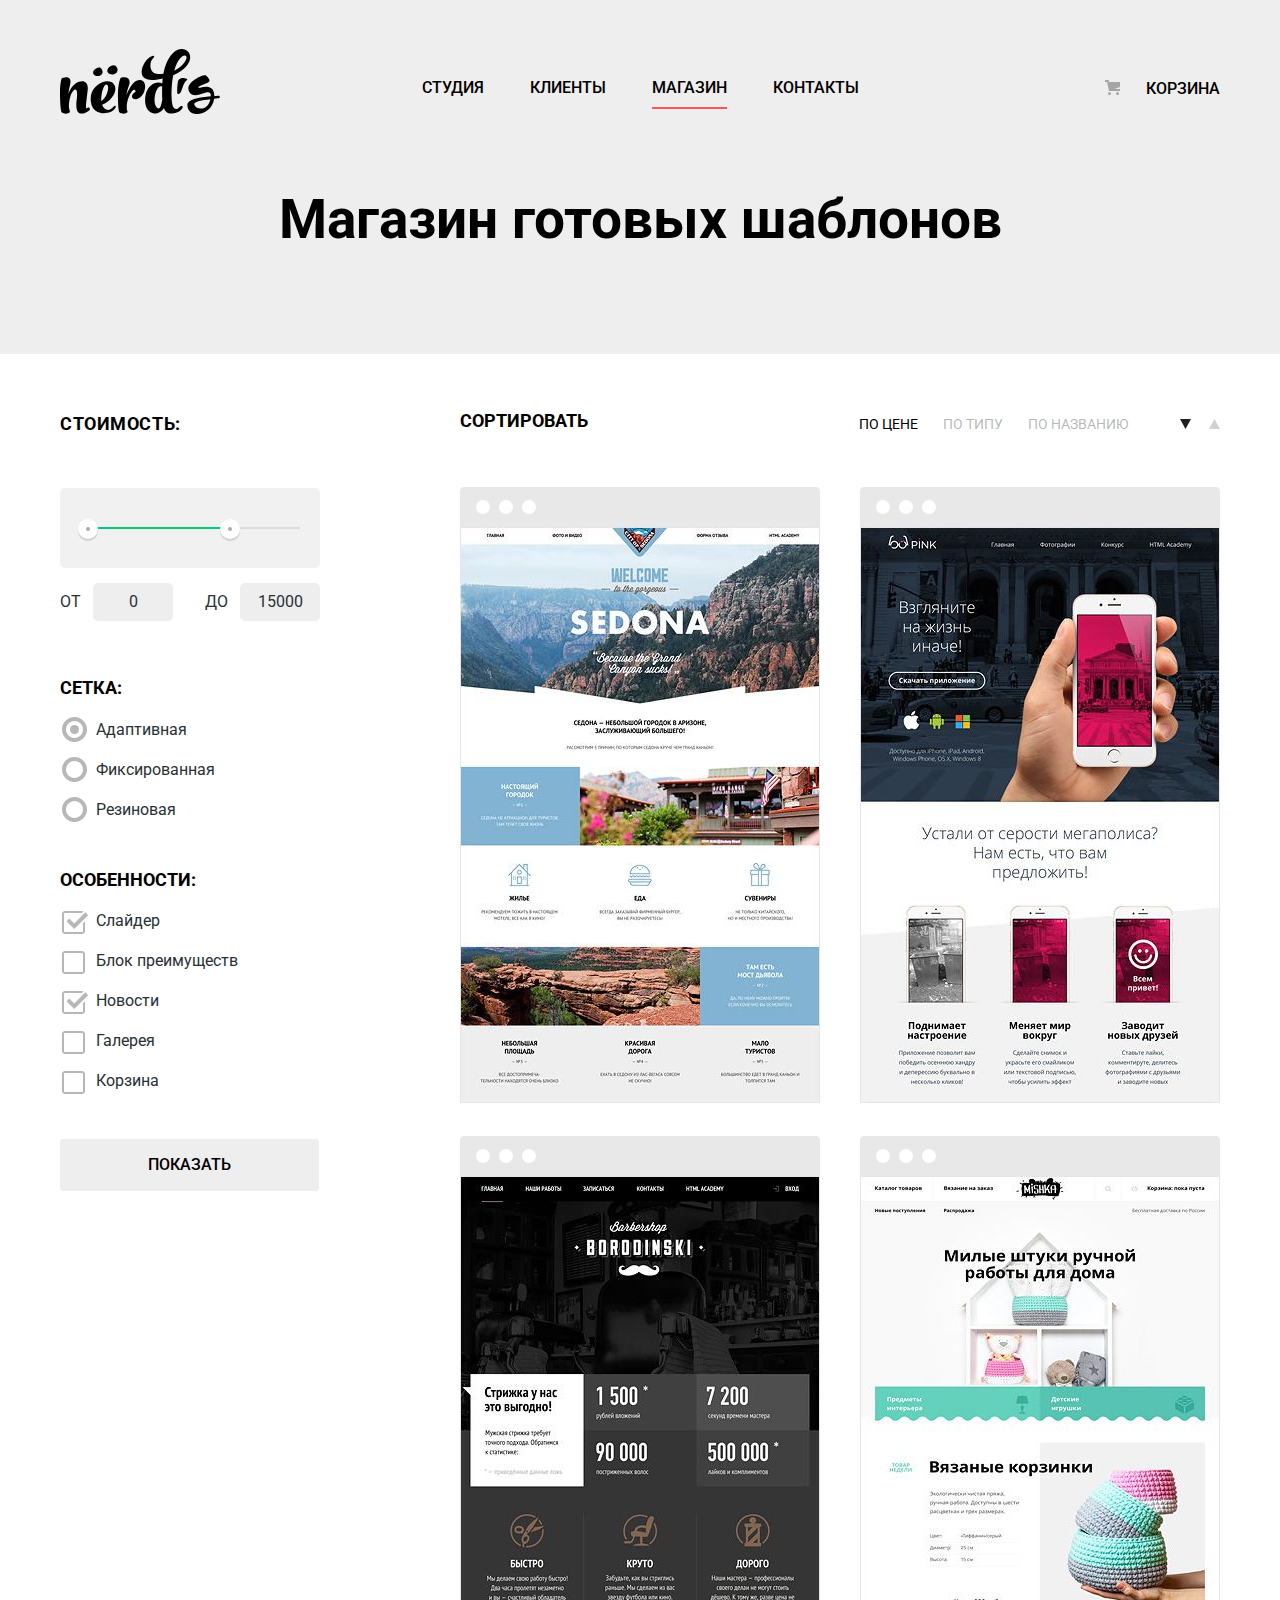
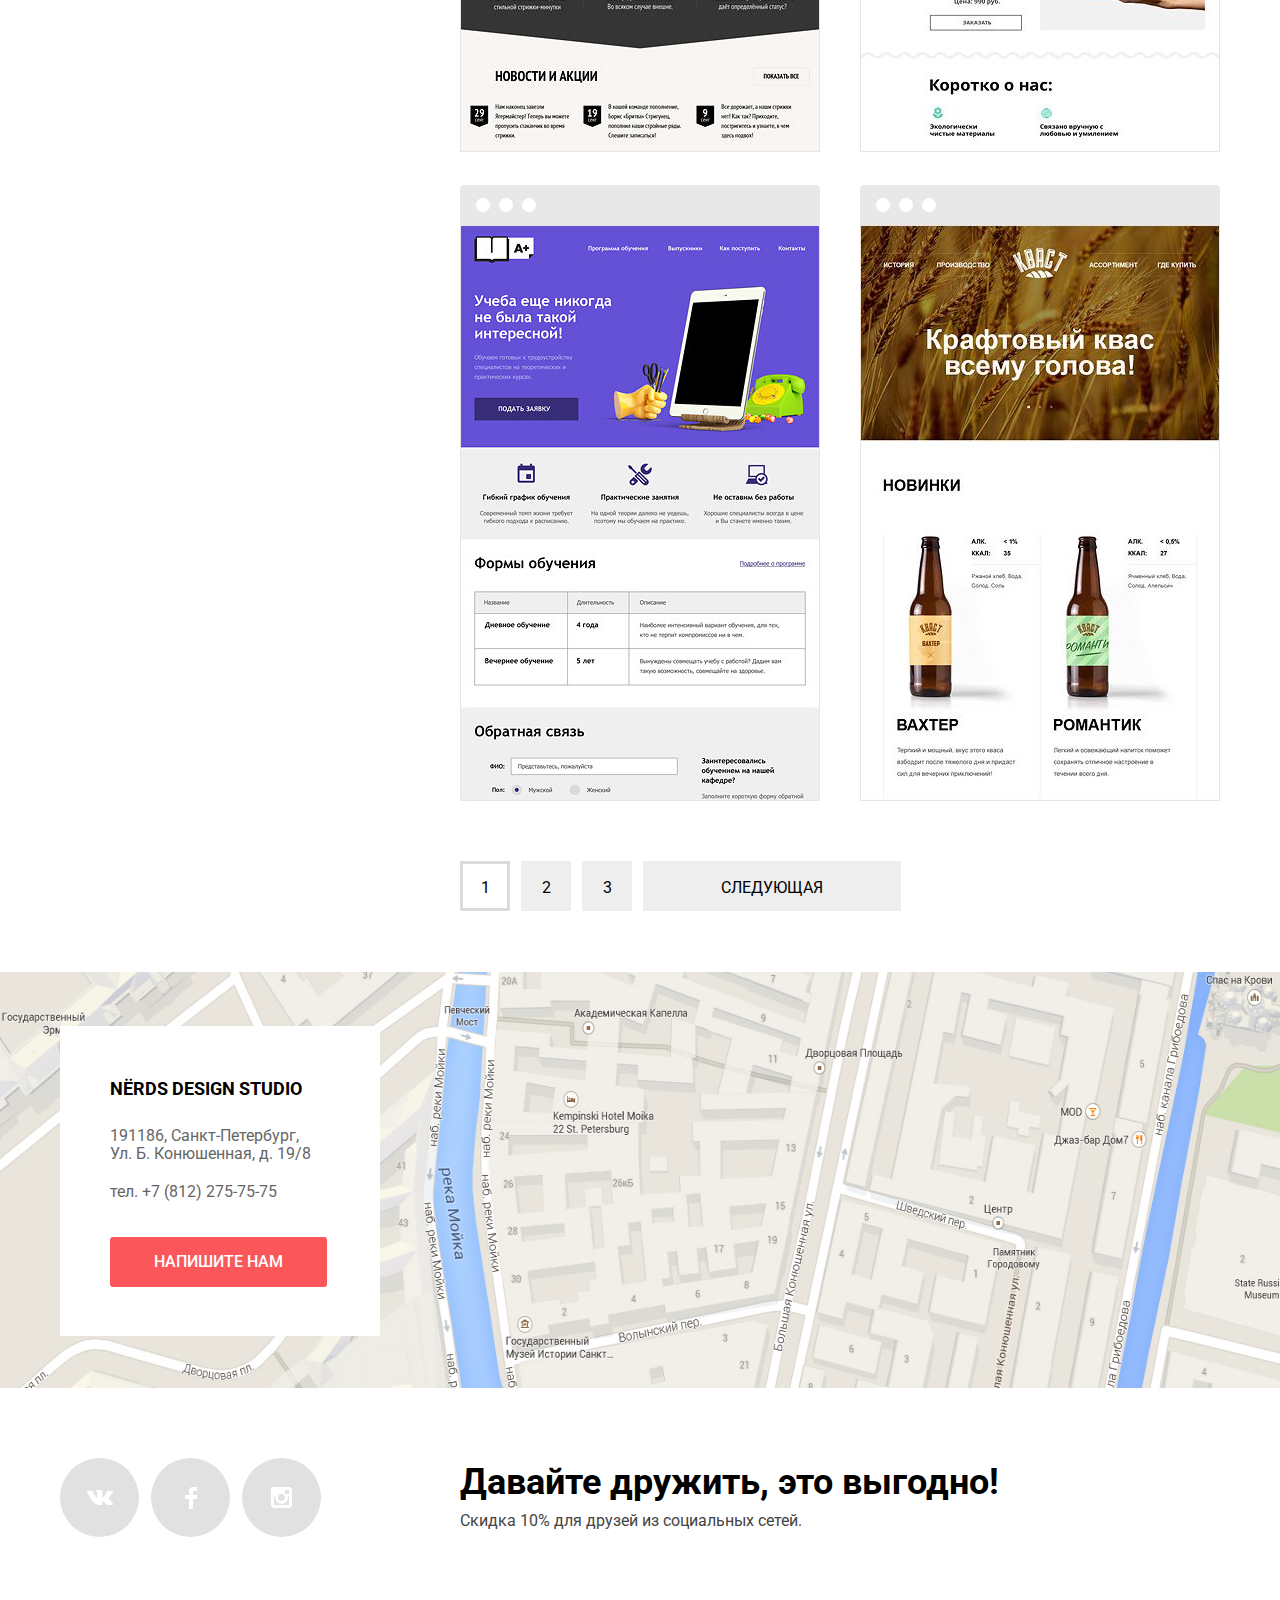
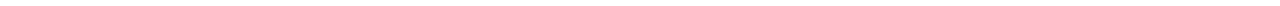
==== commit ba3eb01c: "добавляет некоторые элементы в поток" ====
--- a/catalog.html
+++ b/catalog.html
@@ -124,7 +124,7 @@
             </ul>
           </div>
           <ul class="works-list">
-            <li class="works-item">
+            <li class="works-item" tabindex="0">
               <div class="browser"></div>
               <article>
                 <p>
@@ -137,7 +137,7 @@
                 </div>
               </article>
             </li>
-            <li class="works-item">
+            <li class="works-item" tabindex="0">
               <div class="browser"></div>
               <article>
                 <p>
@@ -150,7 +150,7 @@
                 </div>
               </article>
             </li>
-            <li class="works-item">
+            <li class="works-item" tabindex="0">
               <div class="browser"></div>
               <article>
                 <p>
@@ -163,7 +163,7 @@
                 </div>
               </article>
             </li>
-            <li class="works-item">
+            <li class="works-item" tabindex="0">
               <div class="browser"></div>
               <article>
                 <p>
@@ -176,7 +176,7 @@
                 </div>
               </article>
             </li>
-            <li class="works-item">
+            <li class="works-item" tabindex="0">
               <div class="browser"></div>
               <article>
                 <p>
@@ -189,7 +189,7 @@
                 </div>
               </article>
             </li>
-            <li class="works-item">
+            <li class="works-item" tabindex="0">
               <div class="browser"></div>
               <article>
                 <p>
@@ -229,9 +229,9 @@
           <a class="button button-letter" href="#">Напишите нам</a>
         </div>
       </div>
-      <iframe src="https://www.google.com/maps/embed?pb=!1m18!1m12!1m3!1d1998.6036253003151!2d30.320858716168583!3d59.9387191690541!2m3!1f0!2f0!3f0!3m2!1i1024!2i768!4f13.1!3m3!1m2!1s0x4696310fca145cc1%3A0x42b32648d8238007!2z0JHQvtC70YzRiNCw0Y8g0JrQvtC90Y7RiNC10L3QvdCw0Y8g0YPQuy4sIDE5LzgsINCh0LDQvdC60YIt0J_QtdGC0LXRgNCx0YPRgNCzLCAxOTExODY!5e0!3m2!1sru!2sru!4v1559846497113!5m2!1sru!2sru" width="100%" height="416" frameborder="0" style="border:0" allowfullscreen></iframe>
+      <iframe src="https://www.google.com/maps/embed?pb=!1m18!1m12!1m3!1d1998.6036253003151!2d30.320858716168583!3d59.9387191690541!2m3!1f0!2f0!3f0!3m2!1i1024!2i768!4f13.1!3m3!1m2!1s0x4696310fca145cc1%3A0x42b32648d8238007!2z0JHQvtC70YzRiNCw0Y8g0JrQvtC90Y7RiNC10L3QvdCw0Y8g0YPQuy4sIDE5LzgsINCh0LDQvdC60YIt0J_QtdGC0LXRgNCx0YPRgNCzLCAxOTExODY!5e0!3m2!1sru!2sru!4v1559846497113!5m2!1sru!2sru" width="1440" height="416" style="border:0" allowfullscreen></iframe>
       <p class="map-substrate">
-        <img src="img/map.jpg" alt="191186, Санкт-Петербург, Ул. Б. Конюшенная, д. 19/8" width="100%" height="416px">
+        <img src="img/map.jpg" alt="191186, Санкт-Петербург, Ул. Б. Конюшенная, д. 19/8" width="1440" height="416">
       </p>
     </section>
 
--- a/css/style.css
+++ b/css/style.css
@@ -160,6 +160,7 @@
 .site-navigation a,
 .user-basket a {
   display: block;
+  padding-bottom: 3px;
 
   color: #000000;
 }
@@ -167,7 +168,7 @@
 .site-navigation a:hover,
 .site-navigation a:focus,
 .user-basket a:hover,
-.user-basket a:hover {
+.user-basket a:focus {
   color: #fb565a;
 }
 
@@ -241,6 +242,8 @@
   height: 18px;
   padding: 8px;
   
+  vertical-align: middle;
+  
   border-radius: 50%;
   cursor: pointer;
 }
@@ -315,6 +318,12 @@
   border-radius: 50%;
 }
 
+.slide-1:focus ~ .slider-controls .slider-controls-item--1::after,
+.slide-2:focus ~ .slider-controls .slider-controls-item--2::after,
+.slide-3:focus ~ .slider-controls .slider-controls-item--3::after {
+  box-shadow: 0 0 0 2px #9dbff6;
+}
+
 .slider-item h3 {
   max-width: 600px;
   margin: 0;
@@ -364,8 +373,7 @@
 
 .services-item div {
   margin-bottom: 24px;
-
-  line-height: 0;
+  display: flex;
 }
 
 .services-item:nth-of-type(3n) {
@@ -385,6 +393,7 @@
 .services-item p {
   margin-top: 0;
   margin-bottom: 32px;
+  padding-right: 30px;
 
   font-size: 16px;
   line-height: 1.5;
@@ -431,7 +440,7 @@
 .about-wrapper {
   display: flex;
   justify-content: space-between;
-  padding-bottom: 67px;
+  padding-bottom: 73px;
 
   border-bottom: 2px solid #eeeeee;
 }
@@ -517,11 +526,20 @@
 
 .about-features dl {
   display: flex;
+  justify-content: space-between;
 }
 
 .about-features .percent-wrap {
   display: flex;
   flex-direction: column-reverse;
+  width: calc(100% / 3 - 10px / 3);
+  padding-right: 10px;
+}
+
+.percent-wrap sup {
+  top: -14px;
+
+  font-size: 60%;
 }
 
 .about-features dl,
@@ -537,7 +555,7 @@
 }
 
 .about-features dd {
-  margin-bottom: 27px;
+  margin-bottom: 18px;
   
   font-size: 45px;
   line-height: 1; /* По макету 10px */
@@ -596,6 +614,7 @@
 
 .partners-item a {
   opacity: 0.2;
+  padding-top: 6px;
 }
 
 .partners-item a:hover,
@@ -607,6 +626,10 @@
   opacity: 0.1;
 }
 
+.partners-link img {
+  vertical-align: bottom;
+}
+
 /* Как нас найти */
 
 .map {
@@ -616,13 +639,28 @@
   height: 416px;
   margin-bottom: 70px;
 
-  background: #ffffff url("../img/map.jpg") no-repeat top center;
-  background-size: cover;
+  /* background: #ffffff url("../img/map.jpg") no-repeat top center;
+  background-size: cover; */
 }
 
 .map .container {
   position: relative;
 
+  height: inherit;
+}
+
+.map-substrate {
+  position: absolute;
+  top: 0;
+  left: 0;
+
+  width: 100%;
+  height: 416px;
+  margin: 0;
+}
+
+.map-substrate img {
+  width: 100%;
   height: inherit;
 }
 
@@ -675,6 +713,8 @@
   top: 0;
   left: 0;
   z-index: 1;
+
+  width: 100%;
 }
 
 /* Каталог */
@@ -848,7 +888,7 @@
   user-select: none;
 }
 
-/* .filter-input-radio + label::before {
+.filter-input-radio + label::before {
   content: "";
   position: absolute;
   top: -3px;
@@ -876,7 +916,7 @@
 }
 
 .filter-input-radio + label:hover::before,
-.filter-input-radio + label:hover:focus {
+.filter-input-radio + label:focus::before {
   opacity: 1;
 }
 
@@ -912,26 +952,26 @@
 }
 
 .filter-input-checkbox + label:hover::before,
-.filter-input-checkbox + label:hover:focus {
+.filter-input-checkbox + label:focus::before {
   opacity: 1;
 }
 
 .filter-input-checkbox + label:hover:disabled {
   opacity: 0.1;
-} */
+}
 
 .filter-input + label {
   line-height: 1.25;
   color: #283136;
 }
 
-.filter-input:hover + label,
-.filter-input:focus + label {
-  color: #283136;
-}
-
 .filter-input:disabled + label {
   color: rgba(40, 49, 54, 0.3);
+}
+
+.filter-input-radio:focus + label,
+.filter-input-checkbox:focus + label {
+  box-shadow: 0 0 0 2px #9dbff6;
 }
 
 .grey-button {
@@ -1035,7 +1075,7 @@
   width: 760px;
   display: flex;
   flex-direction: column;
-  margin-left: 140px;
+  margin: 0 0 45px 140px;
 }
 
 .works-list {
@@ -1081,11 +1121,13 @@
   background-color: #eeeeee;
 }
 
-.works-item:hover .works-description {
+.works-item:hover .works-description,
+.works-item:focus .works-description {
   display: block;
 }
 
-.works-item:hover .browser {
+.works-item:hover .browser,
+.works-item:focus .browser {
   opacity: 1;
 }
 
@@ -1139,24 +1181,35 @@
 }
 
 .pagination-item {
+  box-sizing: border-box;
+  width: 50px;
+  height: 50px;
   margin-right: 11px;
-
-  line-height: 1.13;
-  text-align: center;
 }
 
 .pagination-item:last-of-type {
   margin-right: 0;
+  width: auto;
 }
 
 .pagination-item a {
-  display: inline-block;
-  padding: 19px 21px;
+  width: 100%;
+  height: 100%;
+  display: flex;
+  justify-content: center;
+  align-items: center;
+  padding-top: 19px;
+  padding-bottom: 16px;
 
   color: #000000;
-  vertical-align: middle;
-
   background-color: #eeeeee;
+}
+
+.pagination-item:last-of-type a {
+  padding-left: 78px;
+  padding-right: 78px;
+
+  text-transform: uppercase;
 }
 
 .pagination-item a:hover,
@@ -1185,6 +1238,7 @@
 
   background-color: #ffffff;
   border: 3px solid #dbdbdb;
+  box-shadow: none;
 }
 
 /* Footer */
@@ -1281,7 +1335,7 @@
   box-shadow: 0 20px 40px 0 rgba(0, 1, 1, 0.75);
 }
 
-/* .modal h2 {
+.modal h2 {
   margin: 0;
   margin-bottom: 49px;
 
@@ -1378,4 +1432,4 @@
   background: url("../img/close-cross.svg") no-repeat top center;
   opacity: 0.3;
   border: 0;
-} */
+}
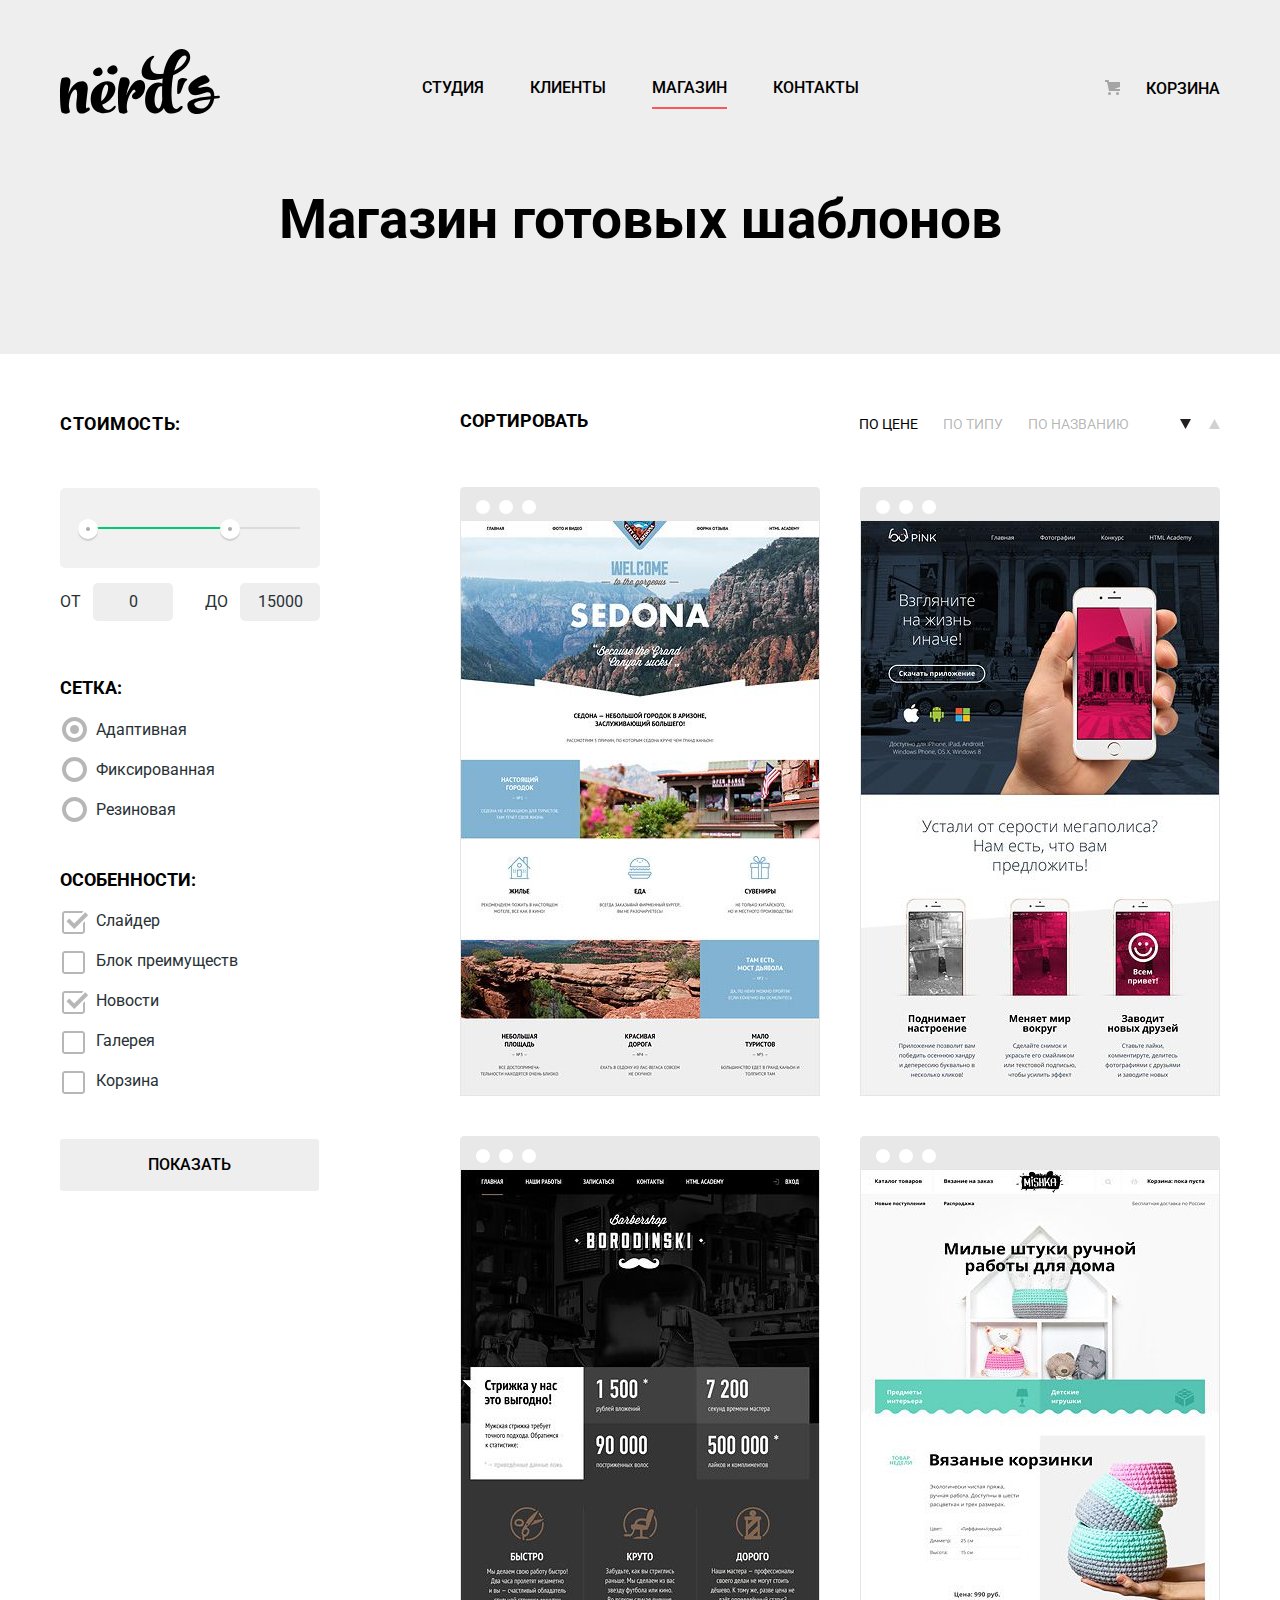
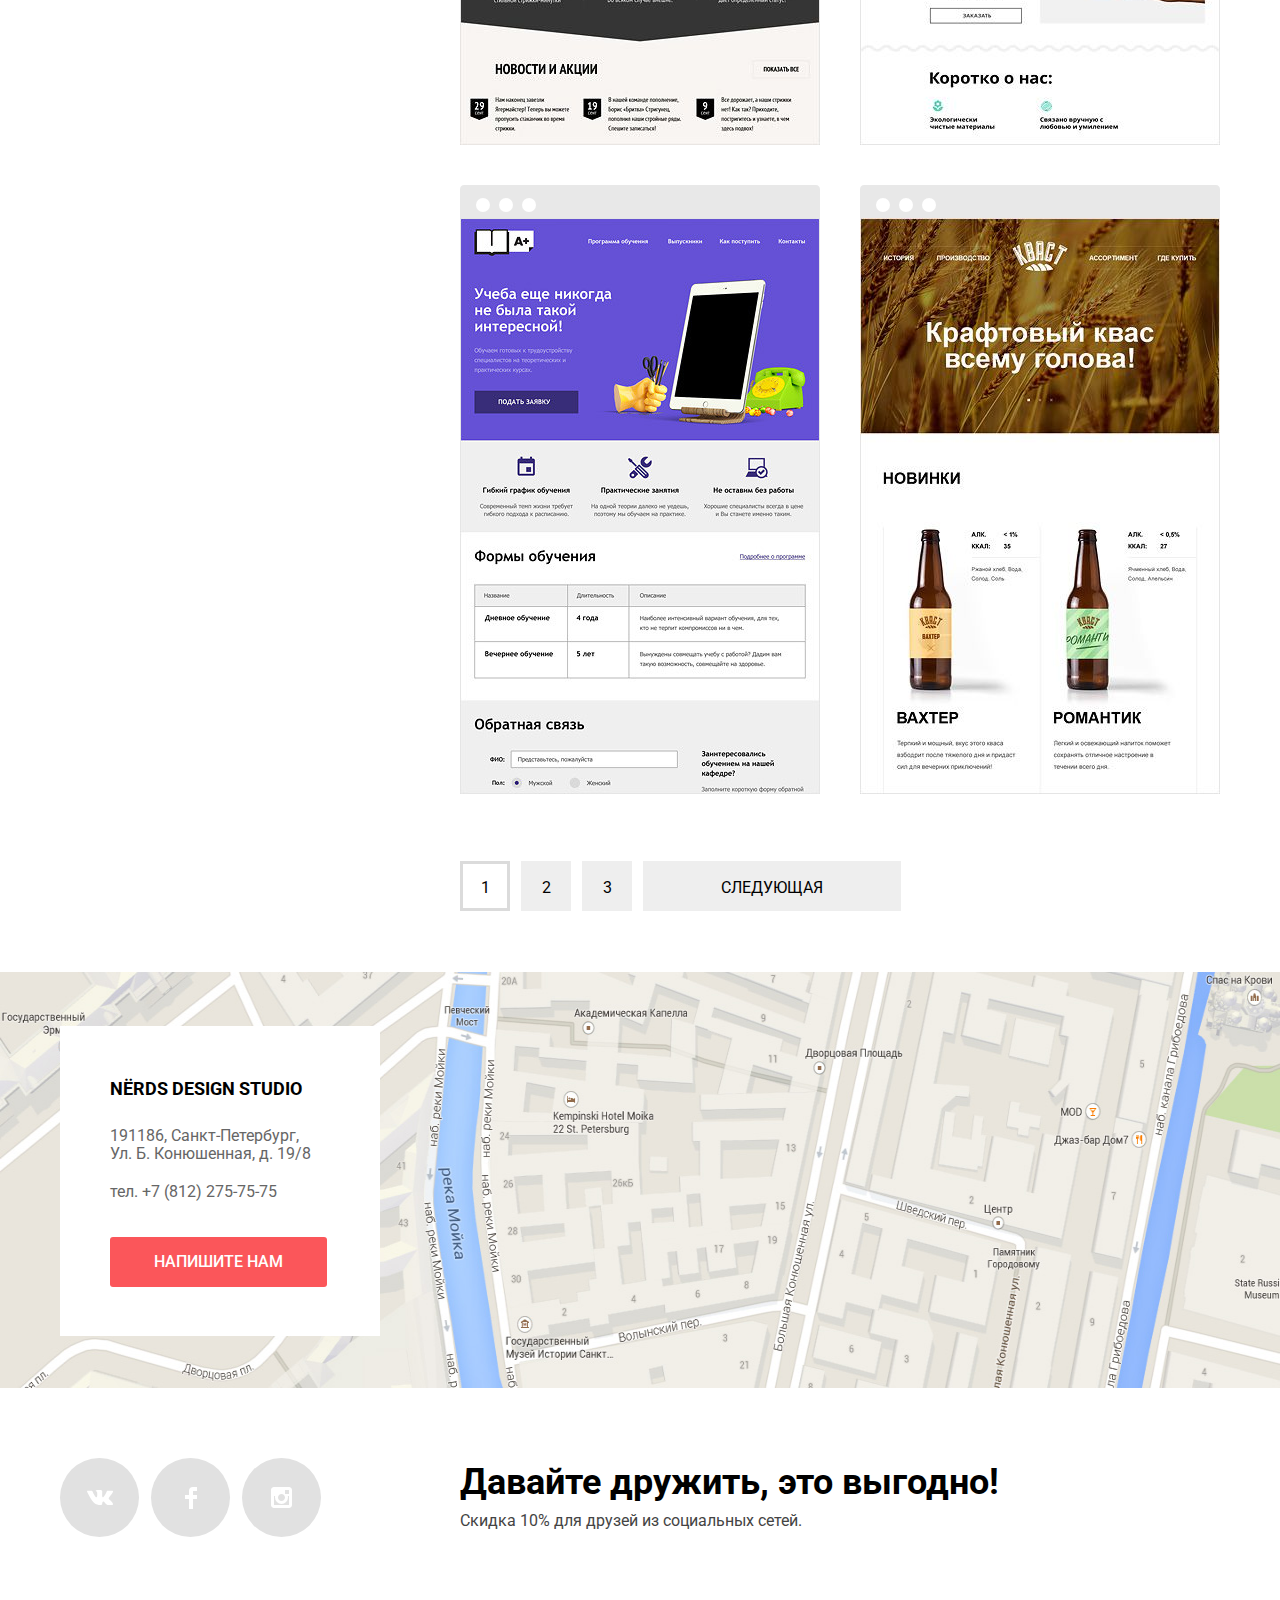
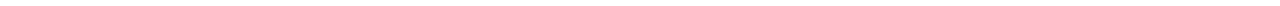
==== commit eca5fc1d: "Добавляет классы для стилизации формы" ====
--- a/catalog.html
+++ b/catalog.html
@@ -267,24 +267,25 @@
     </footer>
 
     <section class="modal modal-letter">
-    <h2>Напишите нам</h2>
-      <form class="letter-form" method="POST">
-        <p>
+      <h2>Напишите нам</h2>
+      <form class="letter-form" action="https://echo.htmlacademy.ru" method="POST">
+        <p class="form-group">
           <label for="letter-username-field">Ваше имя:</label>
           <input type="text" name="name" id="letter-username-field" placeholder="Имя Фамилия">
         </p>
-        <p>
+        <p class="form-group">
           <label for="letter-email-field">Ваше e-mail:</label>
-          <input type="text" name="email" id="letter-email-field" placeholder="email@example.com">
-        </p>
-        <p>
+          <input type="email" name="email" id="letter-email-field" placeholder="email@example.com">
+        </p>
+        <p class="form-group">
           <label for="letter-text">Текст письма</label>
           <textarea name="comment" id="letter-text" cols="30" rows="10" placeholder="В свободной форме"></textarea>
         </p>
-        <button class="button" type="submit">Отправить</button>
+        <button class="button submit-form" type="submit">Отправить</button>
       </form>
-      <button class="modal-close" type="button" aria-label="Закрыть">x</button>
+      <button class="modal-close" type="button">Закрыть</button>
     </section>
 
+    <script src="js/main.js"></script>
   </body>
 </html>
--- a/css/style.css
+++ b/css/style.css
@@ -1091,6 +1091,8 @@
 .works-item {
   position: relative;
 
+  display: flex;
+  flex-direction: column;
   width: 360px;
   max-height: 616px;
   margin-bottom: 33px;
@@ -1122,7 +1124,7 @@
 }
 
 .works-item:hover .works-description,
-.works-item:focus .works-description {
+.works-item:focus-within .works-description {
   display: block;
 }
 
@@ -1321,10 +1323,51 @@
 
 /* Модальное окно */
 
+@keyframes bounce {
+  0% {
+    transform: translateY(2000px);
+  }
+
+  70% {
+    transform: translateY(-30px);
+  }
+
+  90% {
+    transform: translateY(10px);
+  }
+
+  100% {
+    transform: translateY(0px);
+  }
+}
+
+@keyframes shake {
+  0%,
+  100% {
+    transform: translateX(0);
+  }
+
+  10%,
+  30%,
+  50%,
+  70%,
+  90% {
+    transform: translateX(-10px);
+  }
+
+  20%,
+  40%,
+  60%,
+  80% {
+    transform: translateX(10px);
+  }
+}
+
 .modal {
   position: fixed;
   bottom: 240px;
   left: 50%;
+  z-index: 100;
 
   display: none;
   width: 960px;
@@ -1335,6 +1378,16 @@
   box-shadow: 0 20px 40px 0 rgba(0, 1, 1, 0.75);
 }
 
+.modal-show {
+  display: block;
+
+  animation: bounce 0.6s;
+}
+
+.modal-error {
+  animation: shake 0.6s;
+}
+
 .modal h2 {
   margin: 0;
   margin-bottom: 49px;
@@ -1433,3 +1486,12 @@
   opacity: 0.3;
   border: 0;
 }
+
+.modal-close:hover,
+.modal-close:focus {
+  opacity: 1;
+}
+
+.modal-close:active {
+  opacity: 0.1;
+}
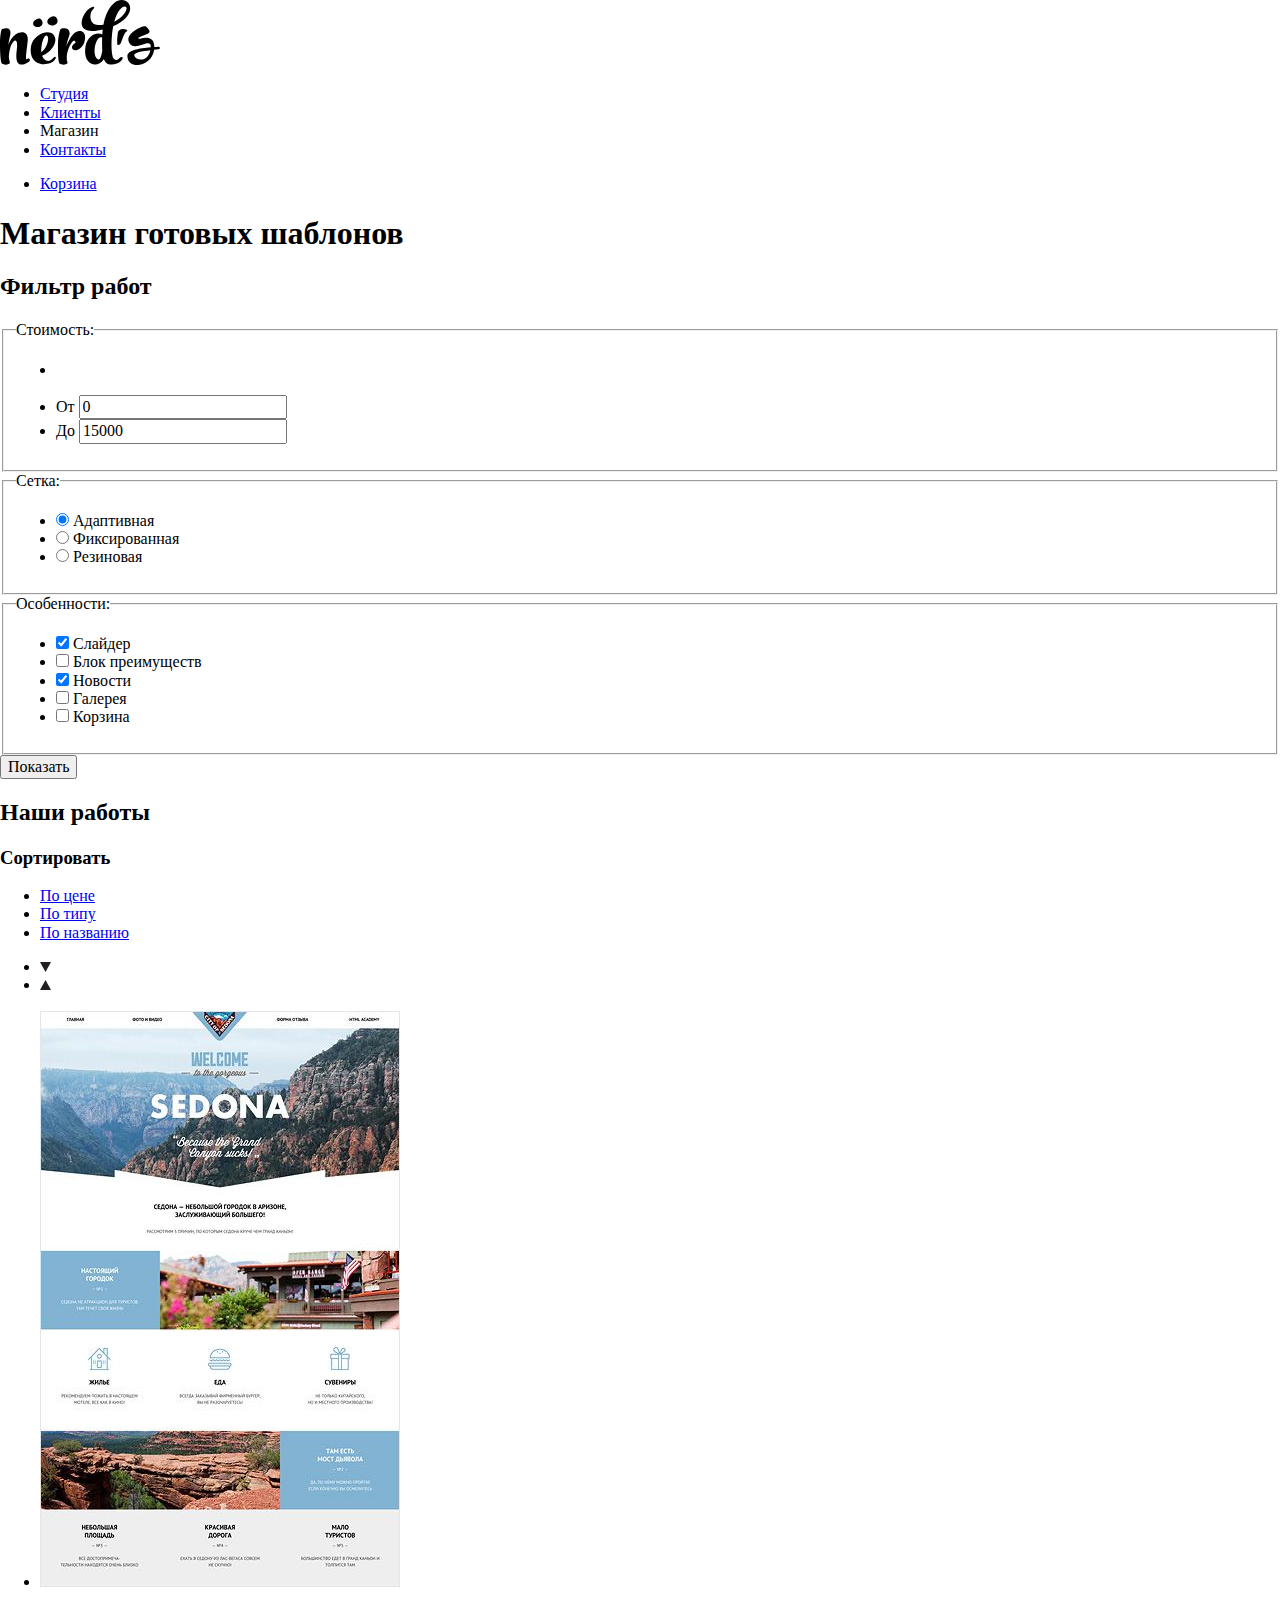
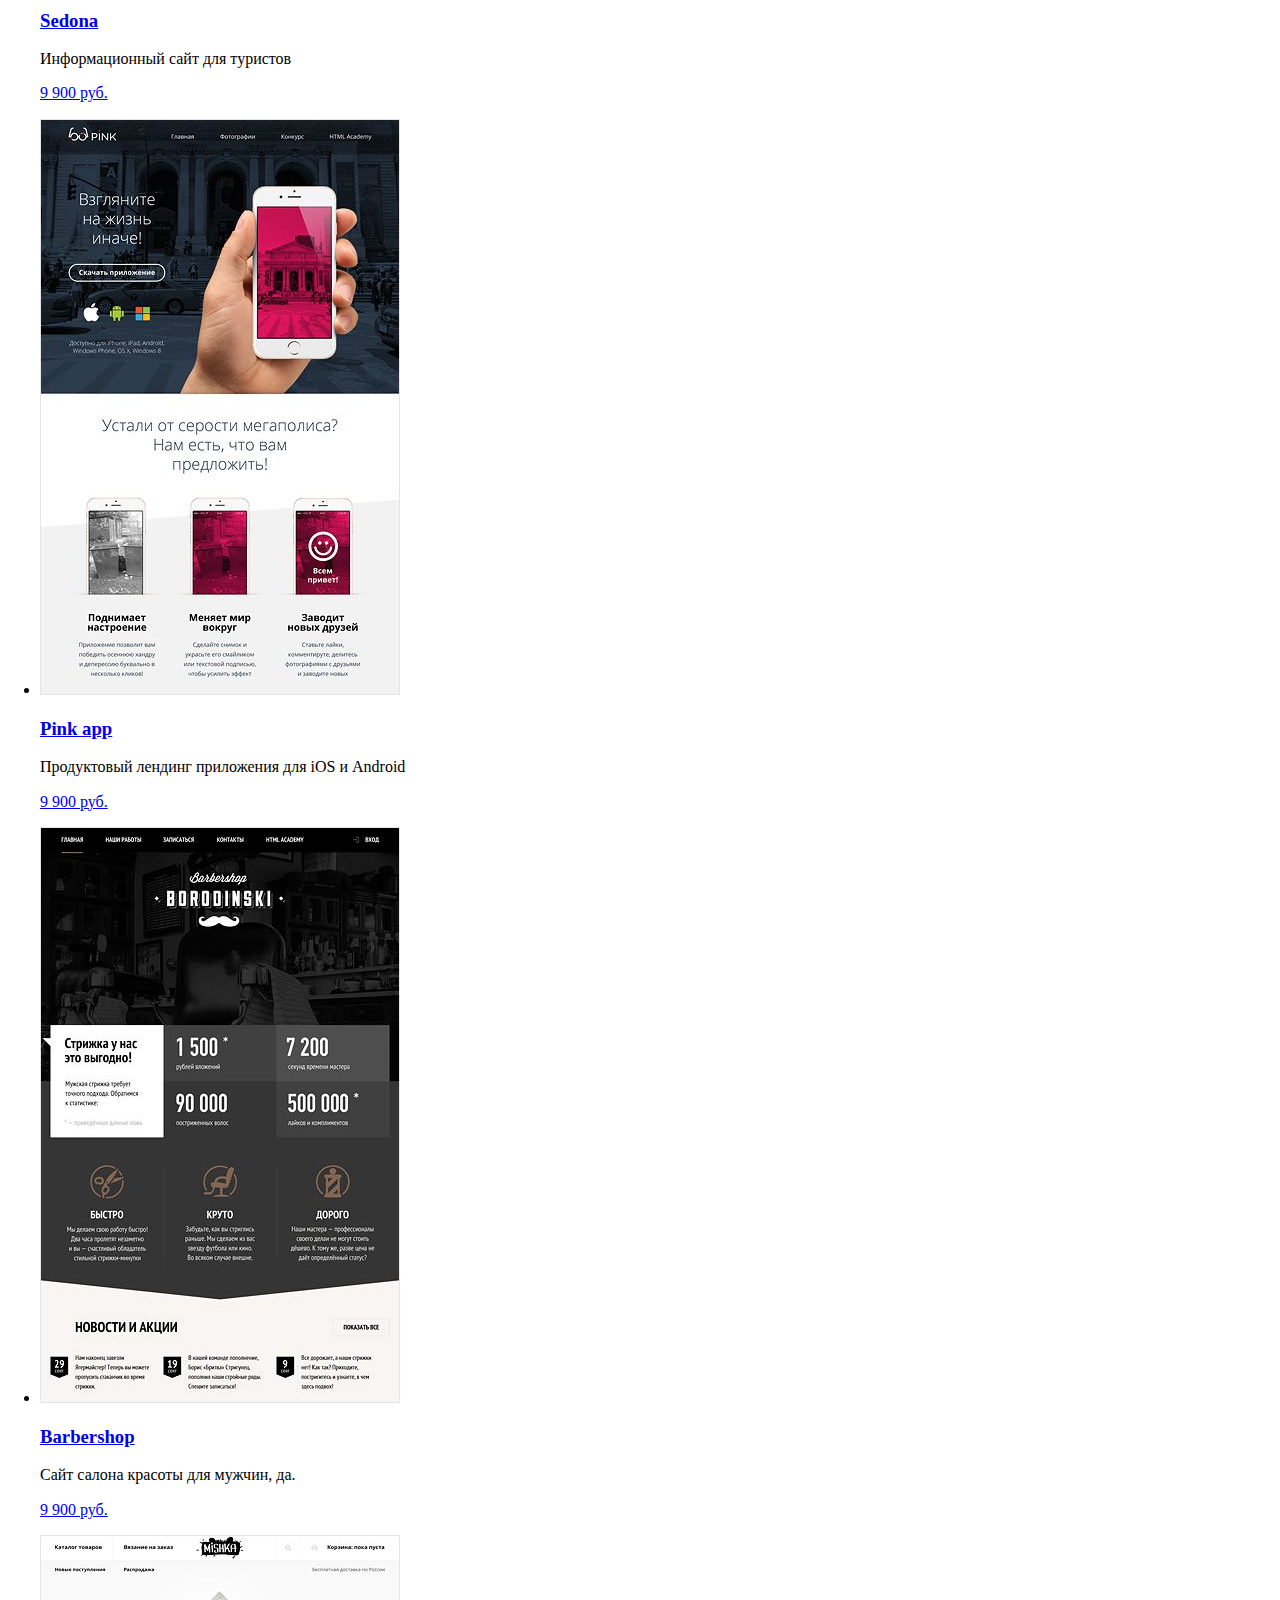
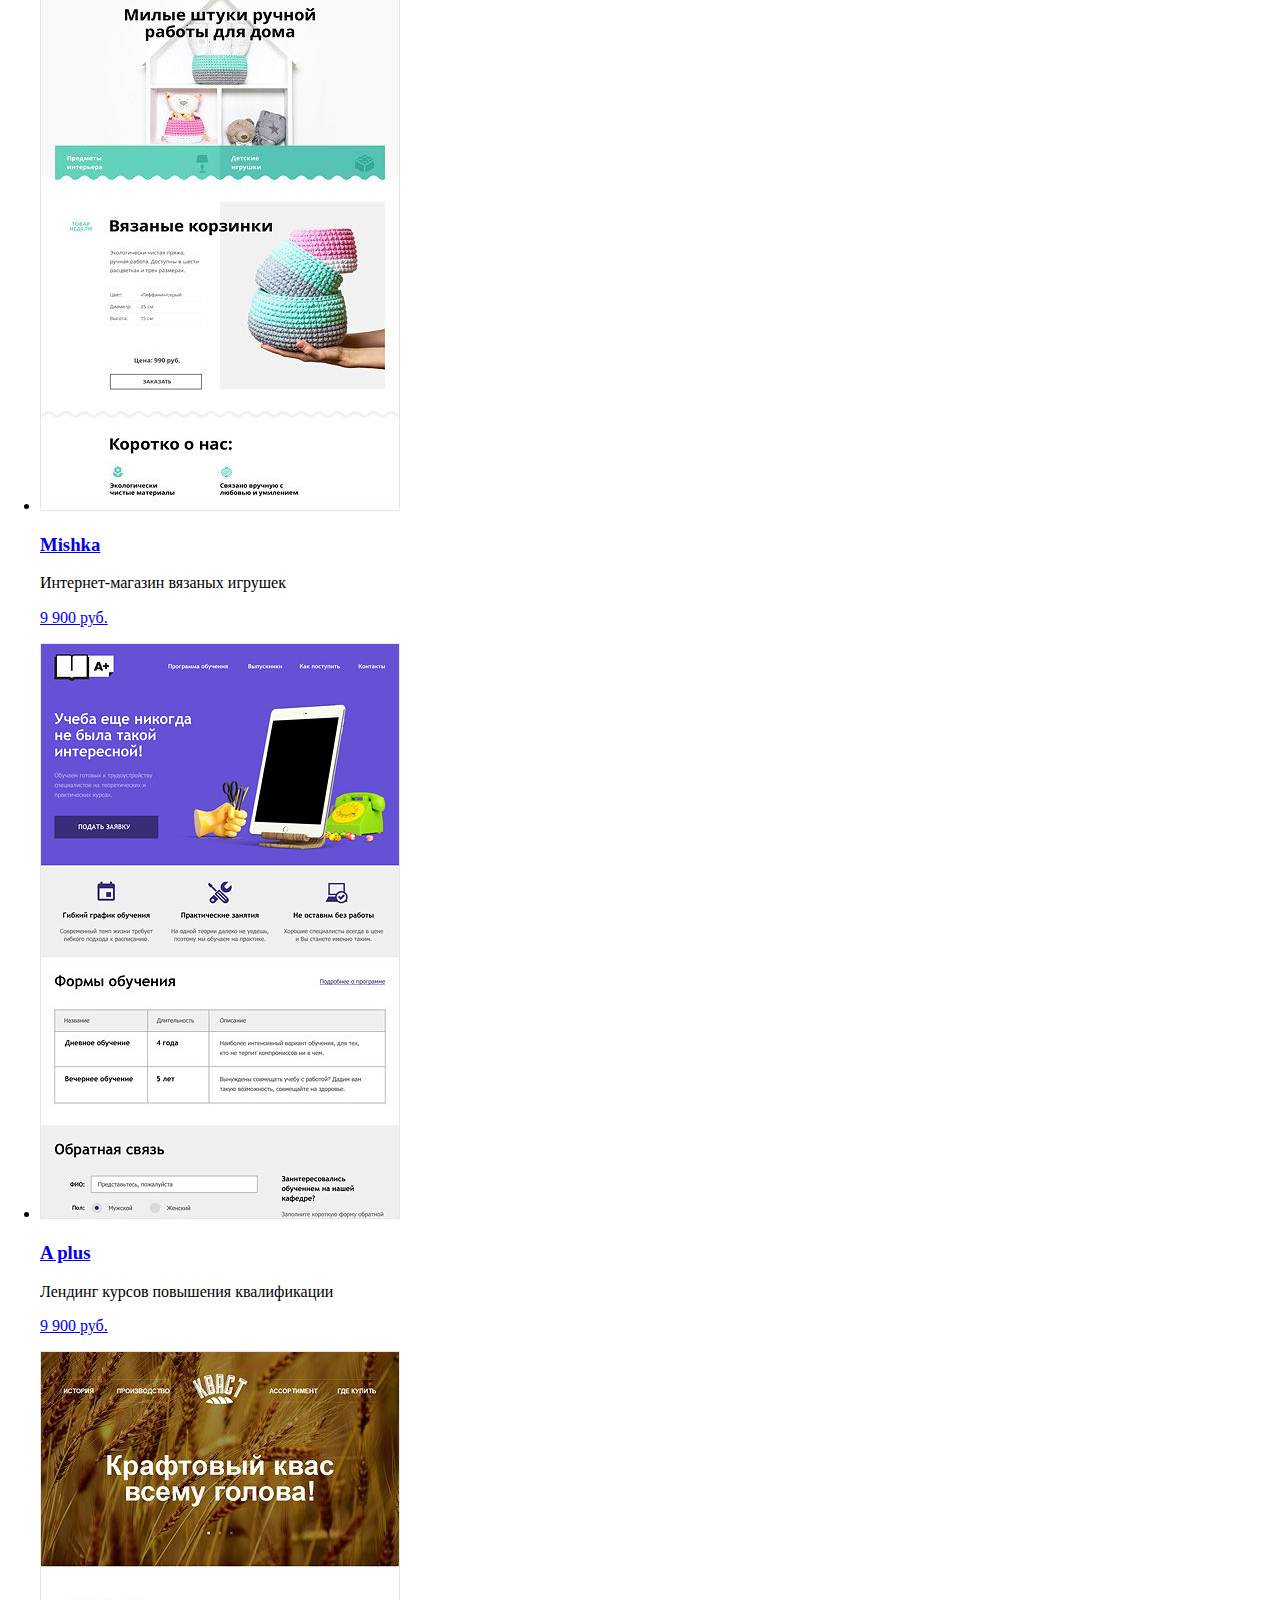
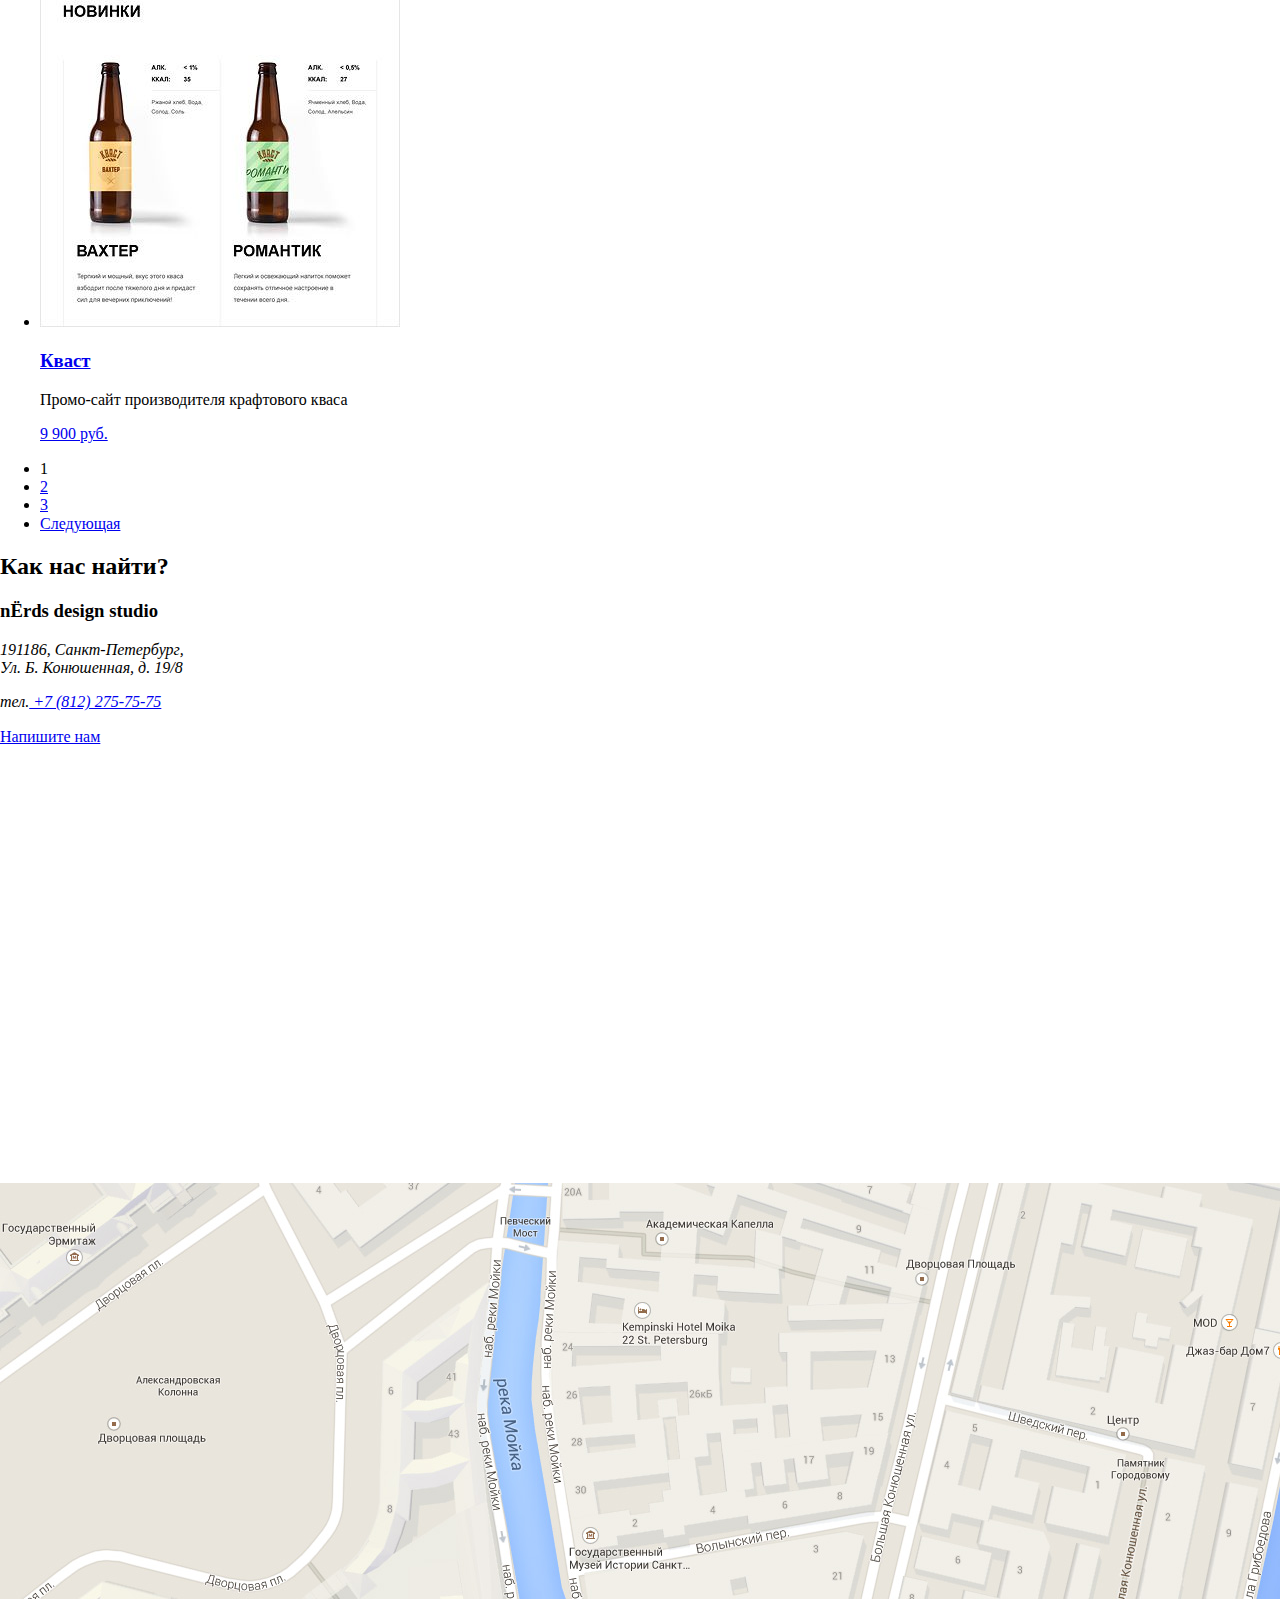
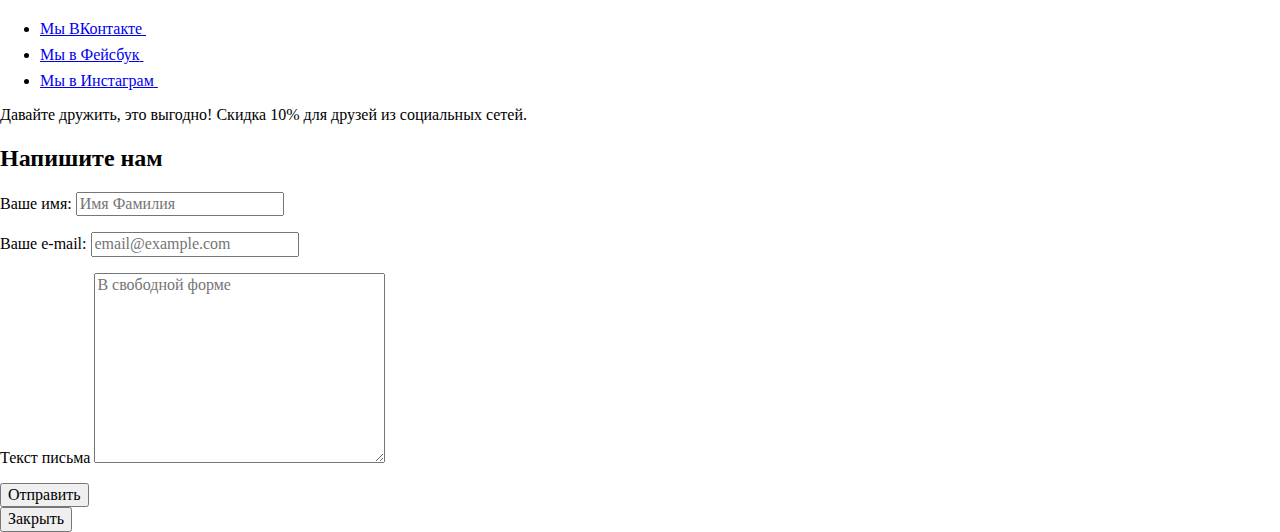
==== commit 39242898: "Добавляет минимизированные файлы js и css" ====
--- a/catalog.html
+++ b/catalog.html
@@ -5,7 +5,7 @@
     <title>HTML Academy: Нёрдс - Каталог</title>
     <link href="https://fonts.googleapis.com/css?family=Roboto:400,500,700&display=swap&subset=cyrillic" rel="stylesheet">
     <link rel="stylesheet" href="css/normalize.css">
-    <link rel="stylesheet" href="css/style.css">
+    <link rel="stylesheet" href="css/style.min.css">
   </head>
   <body class="inner-page">
     <header class="main-header">
@@ -286,6 +286,6 @@
       <button class="modal-close" type="button">Закрыть</button>
     </section>
 
-    <script src="js/main.js"></script>
+    <script src="js/main.min.js"></script>
   </body>
 </html>
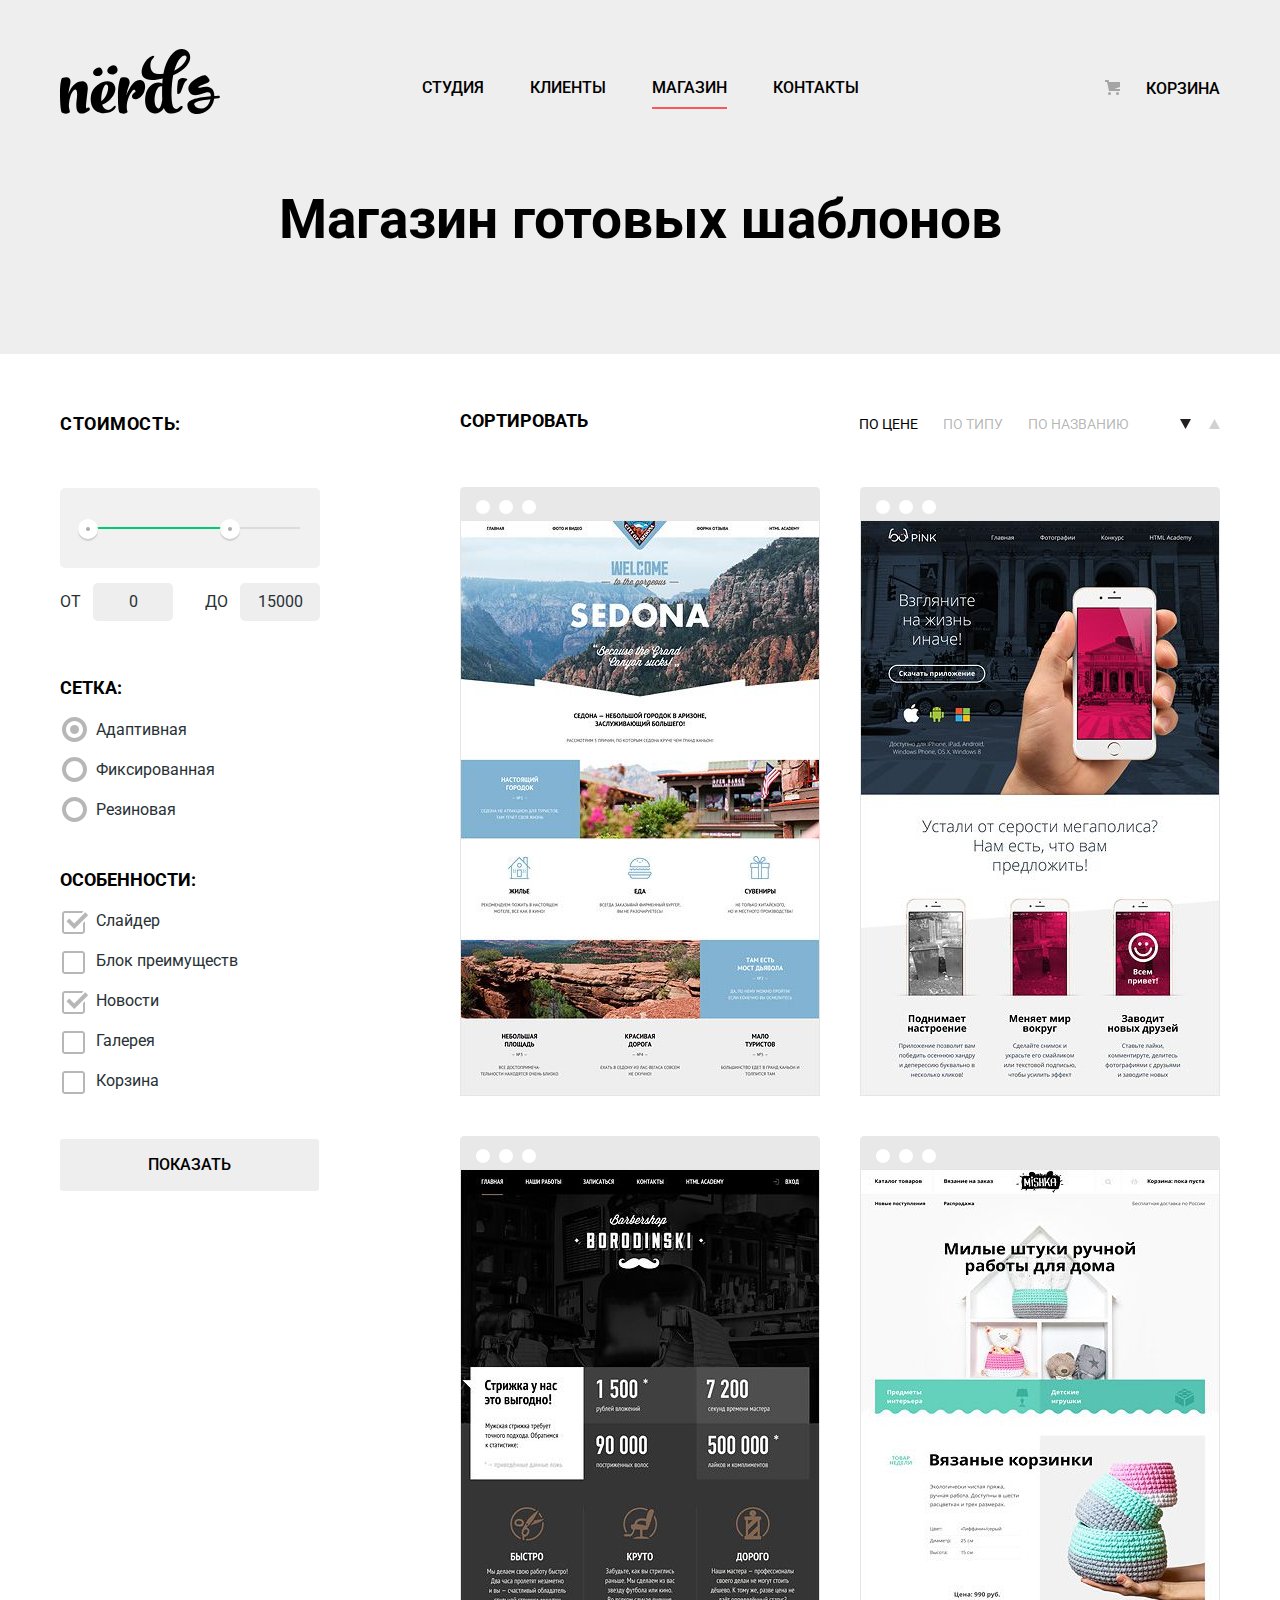
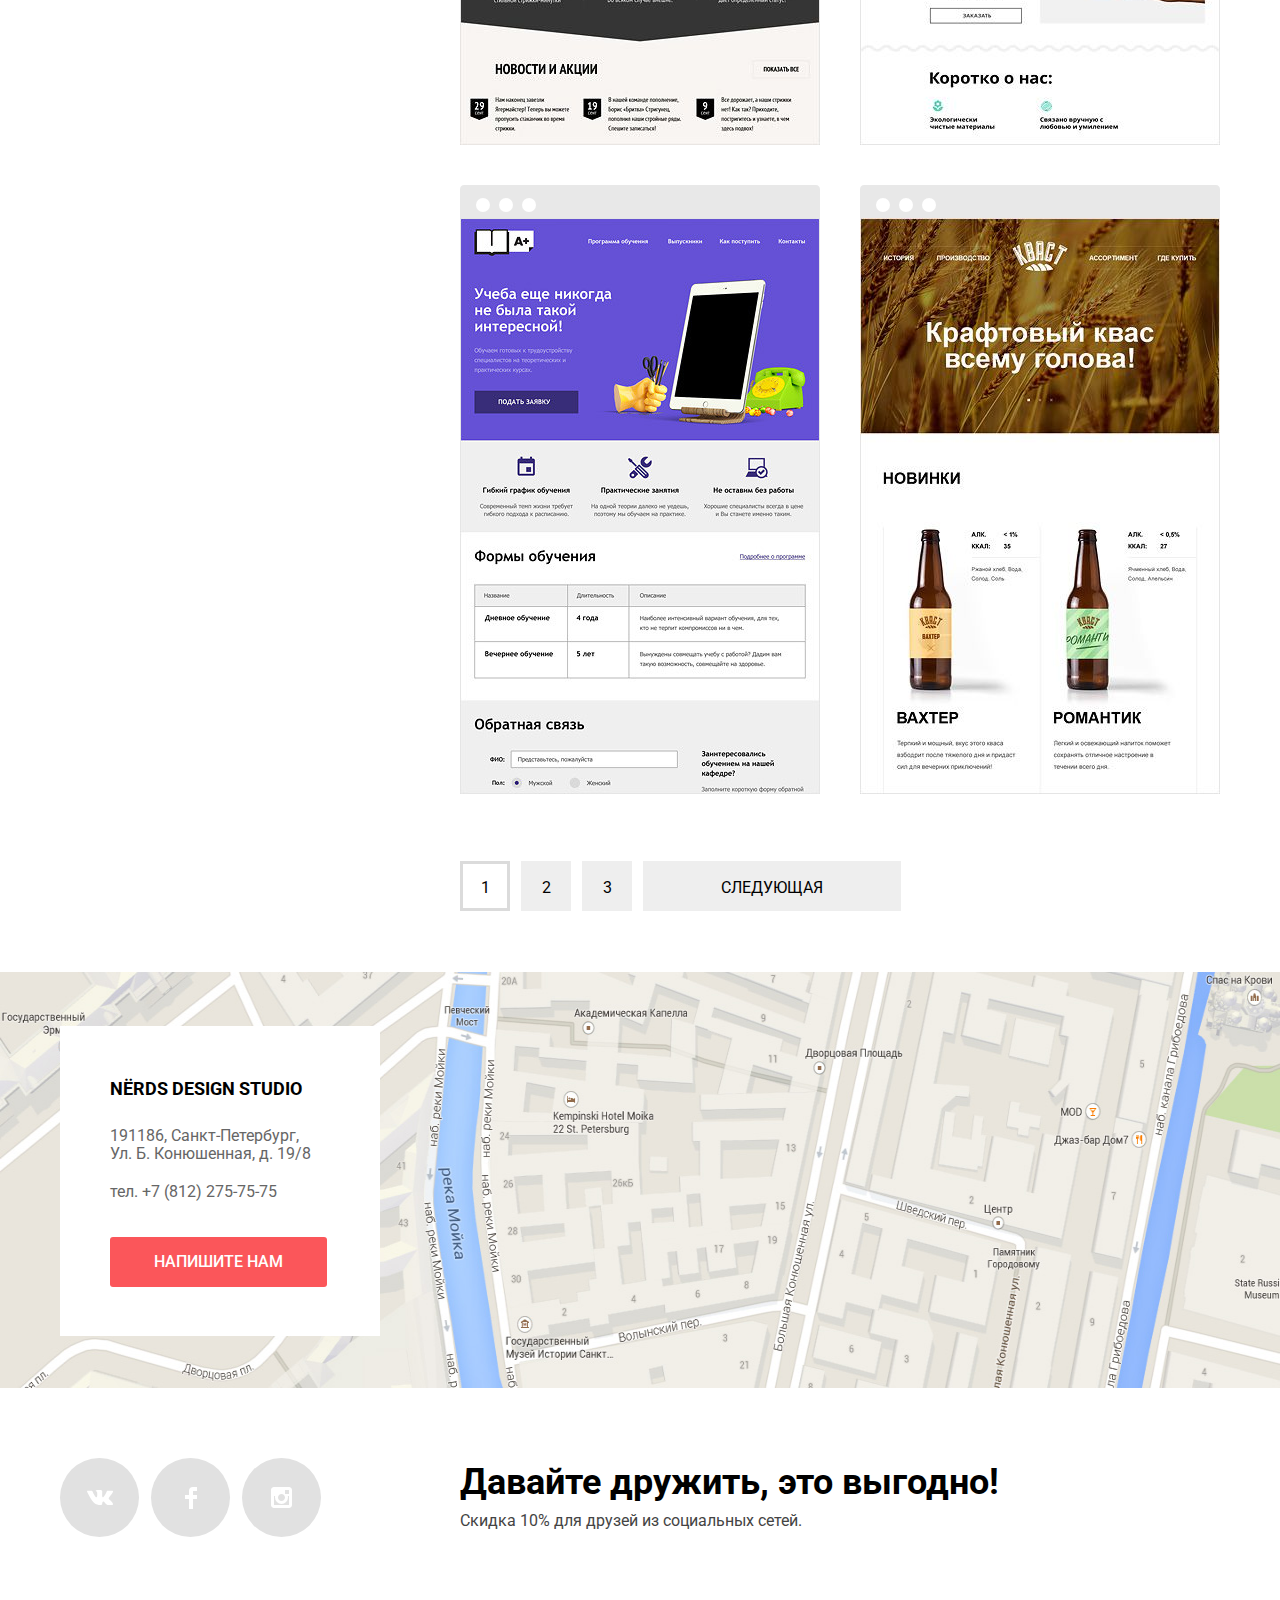
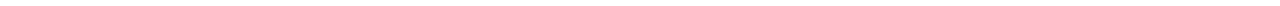
==== commit fd5f68c2: "Убирает текстовые подсказки из блока соцсетей" ====
--- a/catalog.html
+++ b/catalog.html
@@ -241,19 +241,16 @@
           <ul>
             <li>
               <a class="social-link" href="#">
-              <span class="visually-hidden">Мы ВКонтакте</span>
-              <img src="img/vk.svg" alt="Мы ВКонтакте" width="26" height="15">
+                <img src="img/vk.svg" alt="Мы ВКонтакте" width="26" height="15">
               </a>
             </li>
             <li>
               <a class="social-link" href="#">
-                <span class="visually-hidden">Мы в Фейсбук</span>
                 <img src="img/fb.svg" alt="Мы в Фейсбук" width="12" height="22">
               </a>
             </li>
             <li>
               <a class="social-link" href="#">
-                <span class="visually-hidden">Мы в Инстаграм</span>
                 <img src="img/insta.svg" alt="Мы в Инстаграм" width="21" height="21">
               </a>
             </li>
--- a/css/style.min.css
+++ b/css/style.min.css
@@ -0,0 +1 @@
+html{-webkit-box-sizing:border-box;box-sizing:border-box}*,:before,:after{-webkit-box-sizing:inherit;box-sizing:inherit}body{margin:0;padding:0;font-family:"Roboto",Arial,sans-serif;font-size:16px;line-height:1.5;color:#000;background-color:#fff}.container{width:1200px;margin:0 auto;padding:0 20px}a{text-decoration:none}img{max-width:100%;height:auto}.visually-hidden:not(:focus):not(:active),input[type="checkbox"].visually-hidden,input[type="radio"].visually-hidden{position:absolute;width:1px;height:1px;margin:-1px;border:0;padding:0;white-space:nowrap;-webkit-clip-path:inset(100%);clip-path:inset(100%);clip:rect(0 0 0 0);overflow:hidden}.inner-page h1{margin:0;padding-top:78px;font-size:55px;line-height:1;text-align:center}.inner-page main.container{margin-top:55px}.button{display:inline-block;font:inherit;color:#fff;font-size:16px;line-height:1;text-align:center;font-weight:500;text-decoration:none;text-transform:uppercase;vertical-align:middle;background-color:#fb565a;border-radius:3px;border:none}.button:hover,.button:focus{background-color:#e74246}.button:active{color:rgba(255,255,255,0.3);background-color:#d7373b;-webkit-box-shadow:inset 0 3px 0 0 rgba(0,1,1,0.1);box-shadow:inset 0 3px 0 0 rgba(0,1,1,0.1)}.main-header{background-color:#eee}.main-header-logo{width:160px;height:65px}.main-header-logo:hover,.main-header-logo:focus{opacity:.8}.main-header-logo:active{opacity:.3}.main-navigation{display:-webkit-box;display:-ms-flexbox;display:flex;-webkit-box-align:center;-ms-flex-align:center;align-items:center;padding:49px 0 0;color:#000;line-height:1.88;font-weight:500;font-size:16px;text-transform:uppercase;background-color:#eee}.site-navigation,.user-basket{display:-webkit-box;display:-ms-flexbox;display:flex;-ms-flex-wrap:wrap;flex-wrap:wrap;margin:19px 0 0;padding-left:0;list-style:none}.site-navigation{width:500px;margin-left:202px}.user-basket{max-width:160px;margin-left:auto}.site-navigation li,.user-basket li{padding-right:46px}.site-navigation li:last-child,.user-basket li:last-child{padding-right:0}.site-navigation a,.user-basket a{display:block;padding-bottom:3px;color:#000}.site-navigation a:hover,.site-navigation a:focus,.user-basket a:hover,.user-basket a:focus{color:#fb565a}.site-navigation a:active,.user-basket a:active{color:rgba(0,0,0,0.3)}.site-navigation-current{border-bottom:2px solid #fb565a}a.site-navigation-current:hover,a.site-navigation-current:focus,a.site-navigation-current:active{color:#000}.user-basket .basket-link{position:relative;padding-left:41px}.basket-link::before{content:"";position:absolute;top:6px;left:0;width:15px;height:15px;background:url(../img/basket-icon.svg) no-repeat 0 0;opacity:.3}.slider{position:relative;background-color:#eee}.slider .container{padding-top:10px}.slider-controls{position:absolute;left:50%;bottom:104px;z-index:100;width:160px;height:18px;text-align:center;font-size:0;-webkit-transform:translateX(-50%);-ms-transform:translateX(-50%);transform:translateX(-50%);-webkit-box-sizing:content-box;box-sizing:content-box}.slider-controls label{position:relative;display:inline-block;width:18px;height:18px;padding:8px;vertical-align:middle;border-radius:50%;cursor:pointer}.slider-controls label::after{content:"";position:absolute;top:8px;left:8px;z-index:1;width:18px;height:18px;background:#fff;border-radius:50%}.slider-list{margin:0;padding:0;list-style:none}.slider-item{display:none;padding:69px 0 80px}.slider-item:nth-child(1){background:url(../img/slide-1.png) no-repeat 93% 9px}.slider-item:nth-child(2){background:url(../img/slide-2.png) no-repeat 100% 0}.slider-item:nth-child(3){background:url(../img/slide-3.png) no-repeat 100% 20px}.slide-1:checked ~ .slider-list .slider-item:nth-child(1){display:block}.slide-2:checked ~ .slider-list .slider-item:nth-child(2){display:block}.slide-3:checked ~ .slider-list .slider-item:nth-child(3){display:block}.slide-1:checked ~ .slider-controls .slider-controls-item--1::before,.slide-2:checked ~ .slider-controls .slider-controls-item--2::before,.slide-3:checked ~ .slider-controls .slider-controls-item--3::before{content:"";position:absolute;left:50%;top:50%;z-index:2;width:4px;height:4px;margin:-4px;background-color:inherit;border:2px solid #c1c1c1;border-radius:50%}.slide-1:focus ~ .slider-controls .slider-controls-item--1::after,.slide-2:focus ~ .slider-controls .slider-controls-item--2::after,.slide-3:focus ~ .slider-controls .slider-controls-item--3::after{-webkit-box-shadow:0 0 0 2px #9dbff6;box-shadow:0 0 0 2px #9dbff6}.slider-item h3{max-width:600px;margin:0;margin-bottom:27px;font-size:55px;line-height:55px;font-weight:500}.slider-item p{max-width:430px;margin:0;margin-bottom:38px}main.container{margin:80px auto 0}.slider-item-button{padding:17px 53px 17px 55px}.services{padding-bottom:80px;border-bottom:2px solid #eee}.services-list{display:-webkit-box;display:-ms-flexbox;display:flex;-ms-flex-wrap:wrap;flex-wrap:wrap;-webkit-box-pack:start;-ms-flex-pack:start;justify-content:flex-start;margin:0;padding:0;list-style:none}.services-item{width:300px;margin-right:100px}.services-item div{margin-bottom:24px;display:-webkit-box;display:-ms-flexbox;display:flex}.services-item:nth-of-type(3n){margin-right:0}.services-item h3{margin-top:0;margin-bottom:17px;font-size:24px;line-height:1.25;font-weight:700;text-transform:uppercase}.services-item p{margin-top:0;margin-bottom:32px;padding-right:30px;font-size:16px;line-height:1.5;color:#283136}.services-button{padding:17px 39px}.green-button{background-color:#00ca74}.green-button:hover,.green-button:focus{background-color:#00bc6c}.green-button:active{background-color:#00aa62}.yellow-button{background-color:#efc84a}.yellow-button:hover,.yellow-button:focus{background-color:#eab534}.yellow-button:active{background-color:#e5a722}.about{padding-top:40px;padding-bottom:80px}.about-wrapper{display:-webkit-box;display:-ms-flexbox;display:flex;-webkit-box-pack:justify;-ms-flex-pack:justify;justify-content:space-between;padding-bottom:73px;border-bottom:2px solid #eee}.about-info{width:660px;padding-top:34px}.about-slogan{display:block;margin-bottom:34px;font-size:45px;line-height:1;font-weight:500}.about-info p{margin-top:0;margin-bottom:39px;color:#283136}.about-order-list{display:block;margin-bottom:23px;text-transform:uppercase;font-weight:700}.about-list{margin:0;padding:0;color:#283136;list-style:none}.about-list li{position:relative;padding-left:36px;margin-bottom:24px}.about-list li:last-child{margin-bottom:0}.about-list li::before{content:"";position:absolute;top:50%;left:0;width:25px;height:2px;background-color:#fb565a}.about-features{width:360px}.about-logo-wrap{margin:0;margin-bottom:29px}.about-features span{display:block;margin:0 0 42px 17px;font-weight:700;text-transform:uppercase}.about-features dl{display:-webkit-box;display:-ms-flexbox;display:flex;-webkit-box-pack:justify;-ms-flex-pack:justify;justify-content:space-between}.about-features .percent-wrap{display:-webkit-box;display:-ms-flexbox;display:flex;-webkit-box-orient:vertical;-webkit-box-direction:reverse;-ms-flex-direction:column-reverse;flex-direction:column-reverse;width:calc(100% / 3 - 10px / 3);padding-right:10px}.percent-wrap sup{top:-14px;font-size:60%}.about-features dl,.about-features dt,.about-features dd{padding:0;margin:0}.about-features dt{line-height:1.13;color:#283136}.about-features dd{margin-bottom:18px;font-size:45px;line-height:1;font-weight:700}.partners-list{min-height:180px;display:-webkit-box;display:-ms-flexbox;display:flex;-ms-flex-wrap:wrap;flex-wrap:wrap;margin:0;padding-left:0;list-style:none;border-bottom:2px solid #eee}.partners-item{position:relative;width:280px;min-height:inherit;display:-webkit-box;display:-ms-flexbox;display:flex;-webkit-box-align:center;-ms-flex-align:center;align-items:center;-webkit-box-pack:center;-ms-flex-pack:center;justify-content:center;padding-right:20px;margin-right:20px}.partners-item:nth-of-type(4n){width:260px;padding-right:0;margin-right:0}.partners-list li::after{content:"";position:absolute;top:50%;right:0;width:2px;height:52px;margin-top:-26px;background-color:#eee}.partners-list li:last-of-type::after{content:none}.partners-item a{opacity:.2;padding-top:6px}.partners-item a:hover,.partners-item a:focus{opacity:1}.partners-item a:active{opacity:.1}.partners-link img{vertical-align:bottom}.map{position:relative;width:100%;height:416px;margin-bottom:70px}.map .container{position:relative;height:inherit}.map-substrate{position:absolute;top:0;left:0;width:100%;height:416px;margin:0}.map-substrate img{width:100%;height:inherit}.map-contacts-wrapper{position:absolute;top:13%;left:20px;z-index:2;width:320px;height:310px;padding:48px 50px;background-color:#fff}.map h3{margin-top:0;margin-bottom:23px;font-size:18px;line-height:1.67;font-weight:700;text-transform:uppercase}.map-contacts{margin-bottom:36px;color:#666;line-height:1.13;font-style:normal}.map-contacts a{color:#666}.map-contacts p{margin-top:20px;margin-bottom:0}.button-letter{padding:17px 44px}.map iframe{position:absolute;top:0;left:0;z-index:1;width:100%}.inner-page .main-header{padding-bottom:107px}.main-wrapper{display:-webkit-box;display:-ms-flexbox;display:flex}.filters{width:260px}.filter ul{margin:0;padding:0;list-style:none}.filter fieldset{padding:0;margin:0;border:none}fieldset.grid-field{margin-top:52px}fieldset.features-field{margin-top:45px}.filter .price-field{margin-bottom:62px}.filter-title{font-size:18px;line-height:1.67;font-weight:700;color:#000;text-transform:uppercase}.filter-title-price{letter-spacing:.58px}.price-list{display:-webkit-box;display:-ms-flexbox;display:flex;-ms-flex-wrap:wrap;flex-wrap:wrap;margin-bottom:60px}.filter .grid-list{padding-top:17px}.filter .features-list{padding-top:16px}.range-filter{width:260px;margin-top:49px}.range-controls{position:relative;height:80px;margin-bottom:15px;padding:39px 20px 0;background-color:#f1f1f1;border-radius:5px}.range-controls .scale{height:2px;background:#d7dcde}.range-controls .bar{width:70%;height:2px;background-color:#00ca74}.range-controls .toggle{position:absolute;top:31px;left:0;width:4px;height:4px;padding:0;border:8px solid #fff;background-color:#ababab;-webkit-box-shadow:0 2px 1px 0 #cfcfcf;box-shadow:0 2px 1px 0 #cfcfcf;border-radius:50%;-webkit-box-sizing:content-box;box-sizing:content-box}.range-controls .toggle-min{left:18px}.range-controls .toggle-max{left:160px}.max-price{text-align:right}.price-item{width:50%;line-height:1.38;color:#283136;text-transform:uppercase}.grid-list .filter-option:not(:first-of-type){margin-top:20px}.features-list .filter-option:not(:first-of-type){margin-top:20px}.price-item input{width:80px;padding:8px 10px;margin-left:8px;font:inherit;font-size:16px;line-height:1.38;text-align:center;color:#283136;background-color:#eee;border-radius:5px;border:none}.filter-option{padding-left:36px}.filter-option label{position:relative;display:block;-webkit-user-select:none;-moz-user-select:none;-ms-user-select:none;user-select:none}.filter-input-radio + label::before{content:"";position:absolute;top:-3px;left:-34px;width:25px;height:25px;background:url(../img/radio-off.svg) no-repeat top center;opacity:.4}.filter-input-radio:checked + label::before{content:"";position:absolute;top:-3px;left:-34px;width:25px;height:25px;background:url(../img/radio-on.svg) no-repeat top center;opacity:.4}.filter-input-radio + label:hover::before,.filter-input-radio + label:focus::before{opacity:1}.filter-input-radio + label:hover:disabled{opacity:.1}.filter-input-checkbox + label::before{content:"";position:absolute;top:0;left:-34px;width:23px;height:23px;background:url(../img/checkbox-off.svg) no-repeat top center;opacity:.4}.filter-input-checkbox:checked + label::before{content:"";position:absolute;top:0;left:-34px;width:27px;height:23px;background:url(../img/checkbox-on.svg) no-repeat top center;opacity:.4}.filter-input-checkbox + label:hover::before,.filter-input-checkbox + label:focus::before{opacity:1}.filter-input-checkbox + label:hover:disabled{opacity:.1}.filter-input + label{line-height:1.25;color:#283136}.filter-input:disabled + label{color:rgba(40,49,54,0.3)}.filter-input-radio:focus + label,.filter-input-checkbox:focus + label{-webkit-box-shadow:0 0 0 2px #9dbff6;box-shadow:0 0 0 2px #9dbff6}.grey-button{margin-top:48px;padding:18px 88px;color:#000;background-color:#eee}.grey-button:hover,.grey-button:focus{background-color:#dfdfdf}.grey-button:active{color:rgba(0,0,0,0.3);background-color:#d5d5d5}.more-filters{display:-webkit-box;display:-ms-flexbox;display:flex;margin-bottom:51px;margin-top:3px}.more-filters h3{margin-top:0;margin-bottom:0;font-size:18px;line-height:1;text-transform:uppercase;font-weight:700}.more-filters ul{margin:0;padding:0;text-transform:uppercase;list-style:none}.more-filters .sort-type-list{display:-webkit-box;display:-ms-flexbox;display:flex;margin-left:auto;margin-right:51px}.more-filters .sort-order-list{display:-webkit-box;display:-ms-flexbox;display:flex}.sort-type-list .sort-item:not(:first-of-type){margin-left:25px}.sort-order-list .sort-item:last-of-type{margin-left:18px}.sort-item a{font-size:14px;line-height:1.29;color:rgba(0,0,0,0.3)}.sort-item a:hover,.sort-item a:focus{color:rgba(0,0,0,0.6)}.sort-item a:active,a.sort-current{color:#000}.sort-order a{opacity:.2}.sort-order a:hover,.sort-order a:focus{opacity:.4}.sort-order a:active,a.sort-order-current{opacity:1}.works{width:760px;display:-webkit-box;display:-ms-flexbox;display:flex;-webkit-box-orient:vertical;-webkit-box-direction:normal;-ms-flex-direction:column;flex-direction:column;margin:0 0 45px 140px}.works-list{display:-webkit-box;display:-ms-flexbox;display:flex;-ms-flex-wrap:wrap;flex-wrap:wrap;-webkit-box-pack:justify;-ms-flex-pack:justify;justify-content:space-between;padding:0;margin:0;list-style:none}.works-item{position:relative;display:-webkit-box;display:-ms-flexbox;display:flex;-webkit-box-orient:vertical;-webkit-box-direction:normal;-ms-flex-direction:column;flex-direction:column;width:360px;max-height:616px;margin-bottom:33px;text-align:center}.browser{width:360px;height:40px;background:url(../img/browser.svg) no-repeat top center;opacity:.12}.works-item p{margin:0}.works-description{position:absolute;bottom:0;display:none;width:360px;padding:28px 80px 41px;background-color:#eee}.works-item:hover .works-description,.works-item:focus-within .works-description{display:block}.works-item:hover .browser,.works-item:focus .browser{opacity:1}.works-item h3{margin:0;margin-bottom:16px;font-size:18px;line-height:1.67;text-align:center;font-weight:700;text-transform:uppercase}.works-item-link{color:#000}.works-item-link:hover,.works-item-link:focus{color:#fb565a}.works-item-link:active{color:rgba(0,0,0,0.3)}.works-item .works-item-text{margin-bottom:30px;line-height:1.13;text-align:center;color:#666}.works-item .button{padding:17px 60px}.works-item .button:active{color:#fff}.pagination-list{display:-webkit-box;display:-ms-flexbox;display:flex;-ms-flex-wrap:wrap;flex-wrap:wrap;margin-top:27px;padding:0;list-style:none}.pagination-item{-webkit-box-sizing:border-box;box-sizing:border-box;width:50px;height:50px;margin-right:11px}.pagination-item:last-of-type{margin-right:0;width:auto}.pagination-item a{width:100%;height:100%;display:-webkit-box;display:-ms-flexbox;display:flex;-webkit-box-pack:center;-ms-flex-pack:center;justify-content:center;-webkit-box-align:center;-ms-flex-align:center;align-items:center;padding-top:19px;padding-bottom:16px;color:#000;background-color:#eee}.pagination-item:last-of-type a{padding-left:78px;padding-right:78px;text-transform:uppercase}.pagination-item a:hover,.pagination-item a:focus{background-color:#dfdfdf}.pagination-item a:active{color:rgba(0,0,0,0.3);background-color:#d5d5d5;-webkit-box-shadow:inset 0 3px 0 0 rgba(0,1,1,0.1);box-shadow:inset 0 3px 0 0 rgba(0,1,1,0.1)}.pagination-item-current a{color:#000;background-color:#fff;border:3px solid #dbdbdb}.pagination-item-current a:hover,.pagination-item-current a:focus,.pagination-item-current a:active{color:#000;background-color:#fff;border:3px solid #dbdbdb;-webkit-box-shadow:none;box-shadow:none}.main-footer{margin-bottom:69px}.main-footer .container{display:-webkit-box;display:-ms-flexbox;display:flex}.footer-social{width:261px;display:-webkit-box;display:-ms-flexbox;display:flex;margin-right:auto}.footer-social ul{display:-webkit-box;display:-ms-flexbox;display:flex;-ms-flex-wrap:wrap;flex-wrap:wrap;margin:0;padding:0;list-style:none}.footer-social li{margin-left:12px}.footer-social li:nth-of-type(3n+1){margin-left:0}.social-link{display:-webkit-box;display:-ms-flexbox;display:flex;-webkit-box-pack:center;-ms-flex-pack:center;justify-content:center;-webkit-box-align:center;-ms-flex-align:center;align-items:center;width:79px;height:79px;text-transform:uppercase;color:#000;font-weight:500;text-decoration:none;text-align:center;background-color:#e1e1e1;border-radius:50%}.social-link:hover,.social-link:focus{background-color:#e74246}.social-link:active img{opacity:.3}.footer-slogan{display:block;margin-bottom:10px;color:#000;font-size:36px;line-height:1;font-weight:700}.footer-text{width:760px;margin:0;margin-top:6px;line-height:1.38;color:#444}@-webkit-keyframes bounce{0%{-webkit-transform:translateY(2000px);transform:translateY(2000px)}70%{-webkit-transform:translateY(-30px);transform:translateY(-30px)}90%{-webkit-transform:translateY(10px);transform:translateY(10px)}100%{-webkit-transform:translateY(0px);transform:translateY(0px)}}@keyframes bounce{0%{-webkit-transform:translateY(2000px);transform:translateY(2000px)}70%{-webkit-transform:translateY(-30px);transform:translateY(-30px)}90%{-webkit-transform:translateY(10px);transform:translateY(10px)}100%{-webkit-transform:translateY(0px);transform:translateY(0px)}}@-webkit-keyframes shake{0%,100%{-webkit-transform:translateX(0);transform:translateX(0)}10%,30%,50%,70%,90%{-webkit-transform:translateX(-10px);transform:translateX(-10px)}20%,40%,60%,80%{-webkit-transform:translateX(10px);transform:translateX(10px)}}@keyframes shake{0%,100%{-webkit-transform:translateX(0);transform:translateX(0)}10%,30%,50%,70%,90%{-webkit-transform:translateX(-10px);transform:translateX(-10px)}20%,40%,60%,80%{-webkit-transform:translateX(10px);transform:translateX(10px)}}.modal{position:fixed;bottom:240px;left:50%;z-index:100;display:none;width:960px;margin-left:-480px;padding:68px 100px 84px;background-color:#fff;-webkit-box-shadow:0 20px 40px 0 rgba(0,1,1,0.75);box-shadow:0 20px 40px 0 rgba(0,1,1,0.75)}.modal-show{display:block;-webkit-animation:bounce .6s;animation:bounce .6s}.modal-error{-webkit-animation:shake .6s;animation:shake .6s}.modal h2{margin:0;margin-bottom:41px;font-size:45px;line-height:1;color:#000;font-weight:500}.letter-form{display:-webkit-box;display:-ms-flexbox;display:flex;-webkit-box-pack:justify;-ms-flex-pack:justify;justify-content:space-between;-ms-flex-wrap:wrap;flex-wrap:wrap}.form-group{margin:0;display:-webkit-box;display:-ms-flexbox;display:flex;-webkit-box-orient:vertical;-webkit-box-direction:normal;-ms-flex-direction:column;flex-direction:column}.form-group label{margin-bottom:8px;font-size:16px;line-height:1.13;color:#000;font-weight:700}.form-group input{width:360px;height:50px;padding:14px 13px;margin-bottom:36px;font-size:16px;line-height:1.13;border:2px solid #d7dcde}.form-group textarea{width:760px;height:118px;padding:14px 13px;font:inherit;font-size:16px;line-height:1.13;border:2px solid #d7dcde}.form-group input::-webkit-input-placeholder,.form-group textarea::-webkit-input-placeholder{color:rgba(68,68,68,0.5)}.form-group input:-ms-input-placeholder,.form-group textarea:-ms-input-placeholder{color:rgba(68,68,68,0.5)}.form-group input::-ms-input-placeholder,.form-group textarea::-ms-input-placeholder{color:rgba(68,68,68,0.5)}.form-group input::placeholder,.form-group textarea::placeholder{color:rgba(68,68,68,0.5)}.form-group input:hover,.form-group textarea:hover{border-color:#b4b9bb}.form-group input:focus,.form-group textarea:focus{color:#444;border-color:#000}.form-group input:invalid,.form-group textarea:invalid{color:#e74246;border-color:#e74246}.submit-form{padding:17px 84px;margin-top:48px}.modal-close{position:absolute;top:78px;right:90px;width:21px;height:21px;font-size:0;background:url(../img/close-cross.svg) no-repeat top center;opacity:.3;border:0}.modal-close:hover,.modal-close:focus{opacity:1}.modal-close:active{opacity:.1}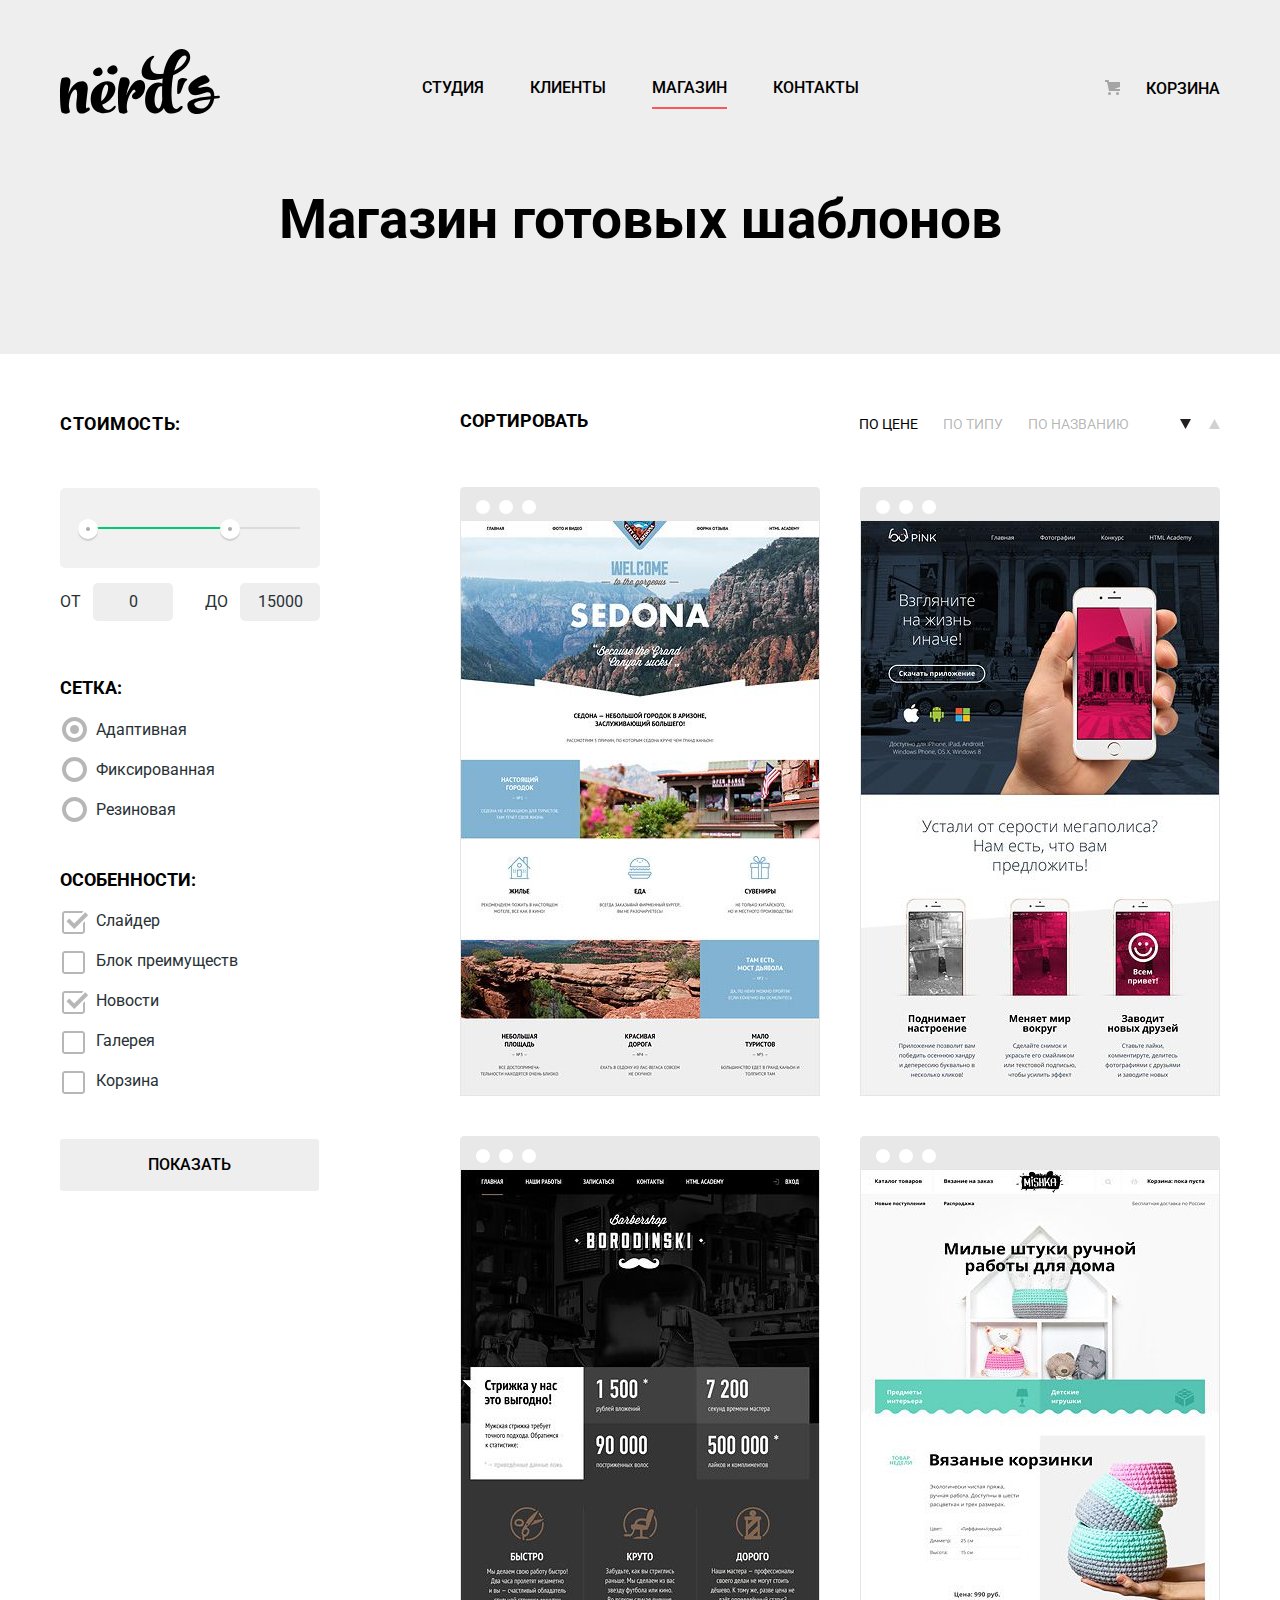
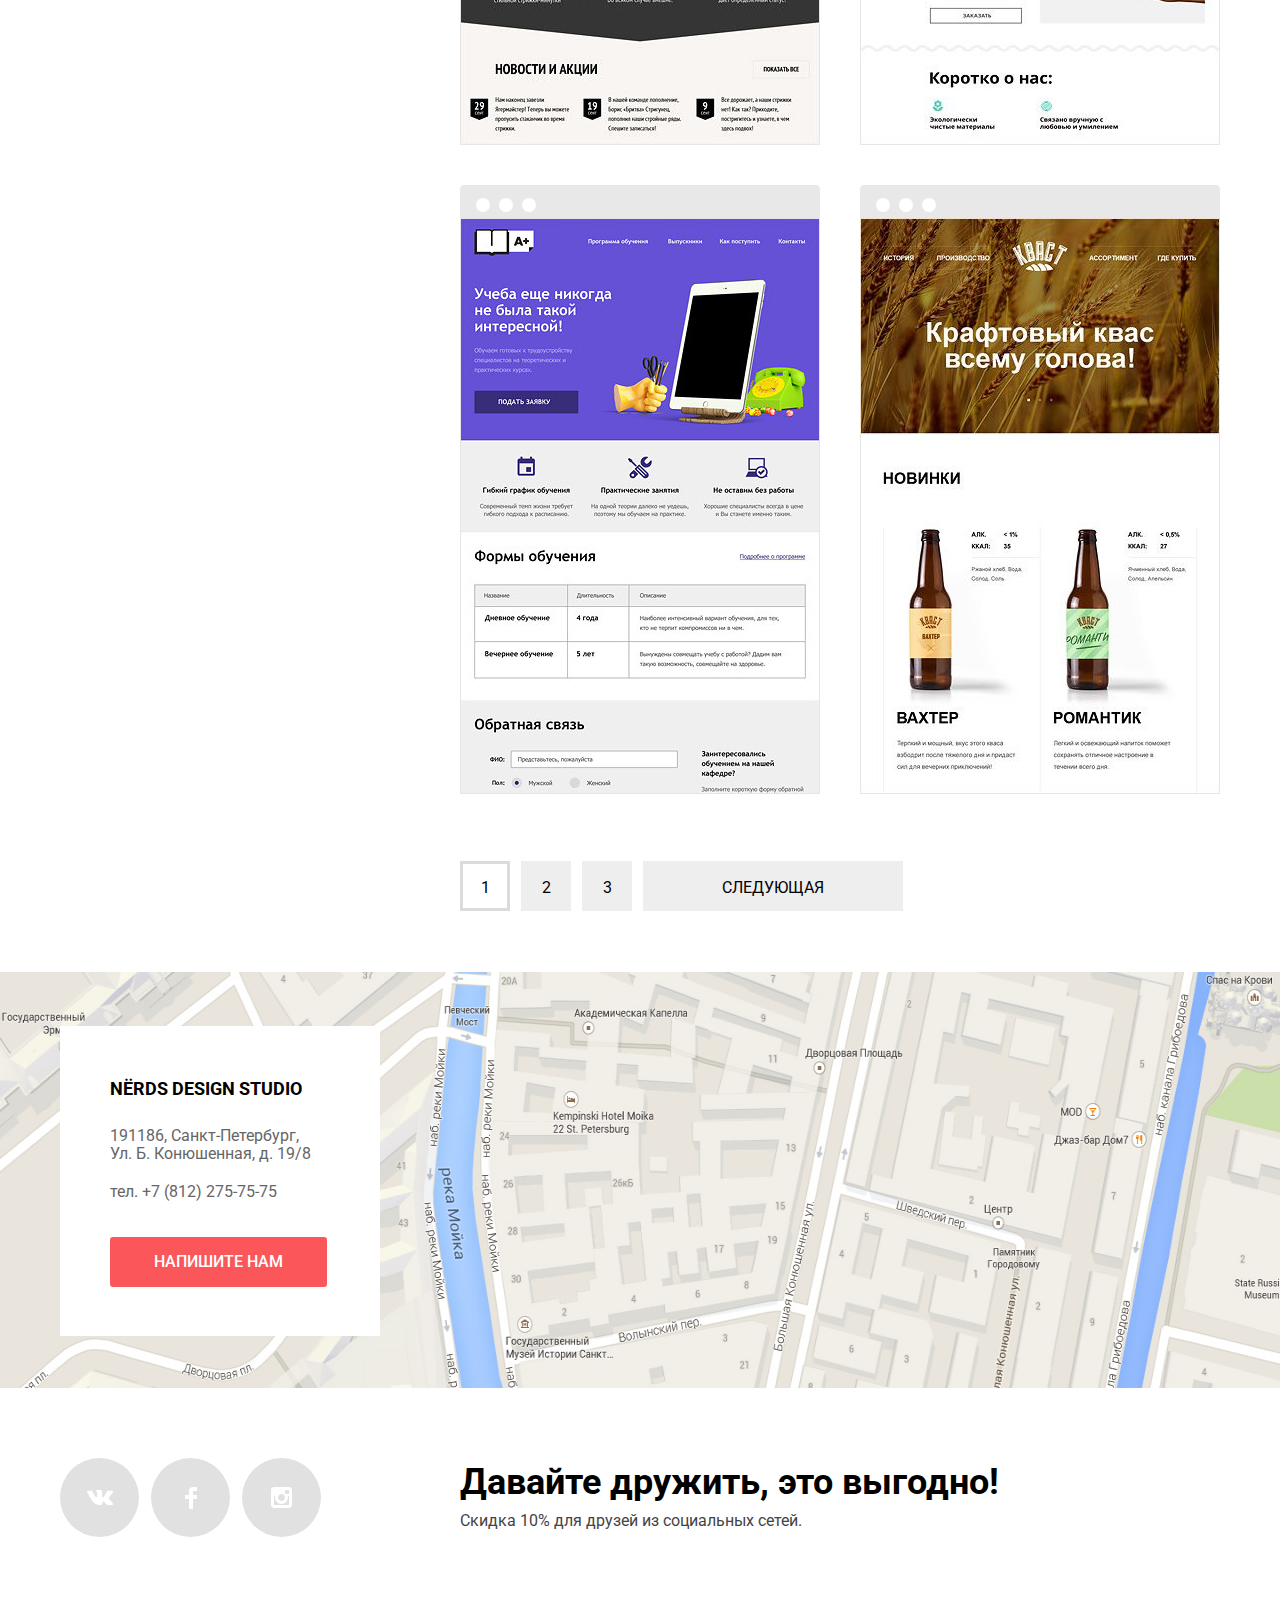
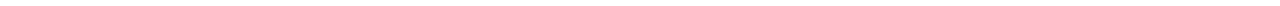
==== commit c7f76243: "Добавляет текстовое описание для интерактивных элементов" ====
--- a/catalog.html
+++ b/catalog.html
@@ -11,7 +11,7 @@
     <header class="main-header">
       <div class="container">
         <nav class="main-navigation">
-          <a href="index.html" class="main-header-logo">
+          <a href="index.html" class="main-header-logo" aria-label="Главная страница">
             <img src="img/nerds-logo.svg" alt="Логотип Дизайн-студии nёrd's" width="160" height="65">
           </a>
           <ul class="site-navigation">
@@ -47,11 +47,11 @@
                 </li>
                 <li class="price-item min-price">
                   <label for="start-price">От</label>
-                  <input type="text" id="start-price" value="0">
+                  <input type="text" id="start-price" value="0" aria-label="Промежуток стоимости: от скольки">
                 </li>
                 <li class="price-item max-price">
                   <label for="end-price">До</label>
-                  <input type="text" id="end-price" value="15000">
+                  <input type="text" id="end-price" value="15000" aria-label="Промежуток стоимости: до скольки">
                 </li>
               </ul>
             </fieldset>
@@ -112,12 +112,12 @@
             </ul>
             <ul class="sort-order-list">
               <li class="sort-item sort-order sort-asc">
-                <a href="#" class="sort-order-current">
+                <a href="#" class="sort-order-current" aria-label="Сортировка по возрастанию">
                   <img src="img/icon-down-dir.svg" alt="Сортировка по возрастанию" width="11" height="10">
                 </a>
               </li>
               <li class="sort-item sort-order sort-desc">
-                <a href="#">
+                <a href="#" aria-label="Сортировка по убыванию">
                   <img src="img/icon-up-dir.svg" alt="Сортировка по убыванию" width="11" height="10">
                 </a>
               </li>
@@ -240,17 +240,17 @@
         <div class="footer-social">
           <ul>
             <li>
-              <a class="social-link" href="#">
+              <a class="social-link" href="#" aria-label="Мы ВКонтакте">
                 <img src="img/vk.svg" alt="Мы ВКонтакте" width="26" height="15">
               </a>
             </li>
             <li>
-              <a class="social-link" href="#">
+              <a class="social-link" href="#" aria-label="Мы в Фейсбук">
                 <img src="img/fb.svg" alt="Мы в Фейсбук" width="12" height="22">
               </a>
             </li>
             <li>
-              <a class="social-link" href="#">
+              <a class="social-link" href="#" aria-label="Мы в Инстаграм">
                 <img src="img/insta.svg" alt="Мы в Инстаграм" width="21" height="21">
               </a>
             </li>
--- a/css/style.min.css
+++ b/css/style.min.css
@@ -1 +1 @@
-html{-webkit-box-sizing:border-box;box-sizing:border-box}*,:before,:after{-webkit-box-sizing:inherit;box-sizing:inherit}body{margin:0;padding:0;font-family:"Roboto",Arial,sans-serif;font-size:16px;line-height:1.5;color:#000;background-color:#fff}.container{width:1200px;margin:0 auto;padding:0 20px}a{text-decoration:none}img{max-width:100%;height:auto}.visually-hidden:not(:focus):not(:active),input[type="checkbox"].visually-hidden,input[type="radio"].visually-hidden{position:absolute;width:1px;height:1px;margin:-1px;border:0;padding:0;white-space:nowrap;-webkit-clip-path:inset(100%);clip-path:inset(100%);clip:rect(0 0 0 0);overflow:hidden}.inner-page h1{margin:0;padding-top:78px;font-size:55px;line-height:1;text-align:center}.inner-page main.container{margin-top:55px}.button{display:inline-block;font:inherit;color:#fff;font-size:16px;line-height:1;text-align:center;font-weight:500;text-decoration:none;text-transform:uppercase;vertical-align:middle;background-color:#fb565a;border-radius:3px;border:none}.button:hover,.button:focus{background-color:#e74246}.button:active{color:rgba(255,255,255,0.3);background-color:#d7373b;-webkit-box-shadow:inset 0 3px 0 0 rgba(0,1,1,0.1);box-shadow:inset 0 3px 0 0 rgba(0,1,1,0.1)}.main-header{background-color:#eee}.main-header-logo{width:160px;height:65px}.main-header-logo:hover,.main-header-logo:focus{opacity:.8}.main-header-logo:active{opacity:.3}.main-navigation{display:-webkit-box;display:-ms-flexbox;display:flex;-webkit-box-align:center;-ms-flex-align:center;align-items:center;padding:49px 0 0;color:#000;line-height:1.88;font-weight:500;font-size:16px;text-transform:uppercase;background-color:#eee}.site-navigation,.user-basket{display:-webkit-box;display:-ms-flexbox;display:flex;-ms-flex-wrap:wrap;flex-wrap:wrap;margin:19px 0 0;padding-left:0;list-style:none}.site-navigation{width:500px;margin-left:202px}.user-basket{max-width:160px;margin-left:auto}.site-navigation li,.user-basket li{padding-right:46px}.site-navigation li:last-child,.user-basket li:last-child{padding-right:0}.site-navigation a,.user-basket a{display:block;padding-bottom:3px;color:#000}.site-navigation a:hover,.site-navigation a:focus,.user-basket a:hover,.user-basket a:focus{color:#fb565a}.site-navigation a:active,.user-basket a:active{color:rgba(0,0,0,0.3)}.site-navigation-current{border-bottom:2px solid #fb565a}a.site-navigation-current:hover,a.site-navigation-current:focus,a.site-navigation-current:active{color:#000}.user-basket .basket-link{position:relative;padding-left:41px}.basket-link::before{content:"";position:absolute;top:6px;left:0;width:15px;height:15px;background:url(../img/basket-icon.svg) no-repeat 0 0;opacity:.3}.slider{position:relative;background-color:#eee}.slider .container{padding-top:10px}.slider-controls{position:absolute;left:50%;bottom:104px;z-index:100;width:160px;height:18px;text-align:center;font-size:0;-webkit-transform:translateX(-50%);-ms-transform:translateX(-50%);transform:translateX(-50%);-webkit-box-sizing:content-box;box-sizing:content-box}.slider-controls label{position:relative;display:inline-block;width:18px;height:18px;padding:8px;vertical-align:middle;border-radius:50%;cursor:pointer}.slider-controls label::after{content:"";position:absolute;top:8px;left:8px;z-index:1;width:18px;height:18px;background:#fff;border-radius:50%}.slider-list{margin:0;padding:0;list-style:none}.slider-item{display:none;padding:69px 0 80px}.slider-item:nth-child(1){background:url(../img/slide-1.png) no-repeat 93% 9px}.slider-item:nth-child(2){background:url(../img/slide-2.png) no-repeat 100% 0}.slider-item:nth-child(3){background:url(../img/slide-3.png) no-repeat 100% 20px}.slide-1:checked ~ .slider-list .slider-item:nth-child(1){display:block}.slide-2:checked ~ .slider-list .slider-item:nth-child(2){display:block}.slide-3:checked ~ .slider-list .slider-item:nth-child(3){display:block}.slide-1:checked ~ .slider-controls .slider-controls-item--1::before,.slide-2:checked ~ .slider-controls .slider-controls-item--2::before,.slide-3:checked ~ .slider-controls .slider-controls-item--3::before{content:"";position:absolute;left:50%;top:50%;z-index:2;width:4px;height:4px;margin:-4px;background-color:inherit;border:2px solid #c1c1c1;border-radius:50%}.slide-1:focus ~ .slider-controls .slider-controls-item--1::after,.slide-2:focus ~ .slider-controls .slider-controls-item--2::after,.slide-3:focus ~ .slider-controls .slider-controls-item--3::after{-webkit-box-shadow:0 0 0 2px #9dbff6;box-shadow:0 0 0 2px #9dbff6}.slider-item h3{max-width:600px;margin:0;margin-bottom:27px;font-size:55px;line-height:55px;font-weight:500}.slider-item p{max-width:430px;margin:0;margin-bottom:38px}main.container{margin:80px auto 0}.slider-item-button{padding:17px 53px 17px 55px}.services{padding-bottom:80px;border-bottom:2px solid #eee}.services-list{display:-webkit-box;display:-ms-flexbox;display:flex;-ms-flex-wrap:wrap;flex-wrap:wrap;-webkit-box-pack:start;-ms-flex-pack:start;justify-content:flex-start;margin:0;padding:0;list-style:none}.services-item{width:300px;margin-right:100px}.services-item div{margin-bottom:24px;display:-webkit-box;display:-ms-flexbox;display:flex}.services-item:nth-of-type(3n){margin-right:0}.services-item h3{margin-top:0;margin-bottom:17px;font-size:24px;line-height:1.25;font-weight:700;text-transform:uppercase}.services-item p{margin-top:0;margin-bottom:32px;padding-right:30px;font-size:16px;line-height:1.5;color:#283136}.services-button{padding:17px 39px}.green-button{background-color:#00ca74}.green-button:hover,.green-button:focus{background-color:#00bc6c}.green-button:active{background-color:#00aa62}.yellow-button{background-color:#efc84a}.yellow-button:hover,.yellow-button:focus{background-color:#eab534}.yellow-button:active{background-color:#e5a722}.about{padding-top:40px;padding-bottom:80px}.about-wrapper{display:-webkit-box;display:-ms-flexbox;display:flex;-webkit-box-pack:justify;-ms-flex-pack:justify;justify-content:space-between;padding-bottom:73px;border-bottom:2px solid #eee}.about-info{width:660px;padding-top:34px}.about-slogan{display:block;margin-bottom:34px;font-size:45px;line-height:1;font-weight:500}.about-info p{margin-top:0;margin-bottom:39px;color:#283136}.about-order-list{display:block;margin-bottom:23px;text-transform:uppercase;font-weight:700}.about-list{margin:0;padding:0;color:#283136;list-style:none}.about-list li{position:relative;padding-left:36px;margin-bottom:24px}.about-list li:last-child{margin-bottom:0}.about-list li::before{content:"";position:absolute;top:50%;left:0;width:25px;height:2px;background-color:#fb565a}.about-features{width:360px}.about-logo-wrap{margin:0;margin-bottom:29px}.about-features span{display:block;margin:0 0 42px 17px;font-weight:700;text-transform:uppercase}.about-features dl{display:-webkit-box;display:-ms-flexbox;display:flex;-webkit-box-pack:justify;-ms-flex-pack:justify;justify-content:space-between}.about-features .percent-wrap{display:-webkit-box;display:-ms-flexbox;display:flex;-webkit-box-orient:vertical;-webkit-box-direction:reverse;-ms-flex-direction:column-reverse;flex-direction:column-reverse;width:calc(100% / 3 - 10px / 3);padding-right:10px}.percent-wrap sup{top:-14px;font-size:60%}.about-features dl,.about-features dt,.about-features dd{padding:0;margin:0}.about-features dt{line-height:1.13;color:#283136}.about-features dd{margin-bottom:18px;font-size:45px;line-height:1;font-weight:700}.partners-list{min-height:180px;display:-webkit-box;display:-ms-flexbox;display:flex;-ms-flex-wrap:wrap;flex-wrap:wrap;margin:0;padding-left:0;list-style:none;border-bottom:2px solid #eee}.partners-item{position:relative;width:280px;min-height:inherit;display:-webkit-box;display:-ms-flexbox;display:flex;-webkit-box-align:center;-ms-flex-align:center;align-items:center;-webkit-box-pack:center;-ms-flex-pack:center;justify-content:center;padding-right:20px;margin-right:20px}.partners-item:nth-of-type(4n){width:260px;padding-right:0;margin-right:0}.partners-list li::after{content:"";position:absolute;top:50%;right:0;width:2px;height:52px;margin-top:-26px;background-color:#eee}.partners-list li:last-of-type::after{content:none}.partners-item a{opacity:.2;padding-top:6px}.partners-item a:hover,.partners-item a:focus{opacity:1}.partners-item a:active{opacity:.1}.partners-link img{vertical-align:bottom}.map{position:relative;width:100%;height:416px;margin-bottom:70px}.map .container{position:relative;height:inherit}.map-substrate{position:absolute;top:0;left:0;width:100%;height:416px;margin:0}.map-substrate img{width:100%;height:inherit}.map-contacts-wrapper{position:absolute;top:13%;left:20px;z-index:2;width:320px;height:310px;padding:48px 50px;background-color:#fff}.map h3{margin-top:0;margin-bottom:23px;font-size:18px;line-height:1.67;font-weight:700;text-transform:uppercase}.map-contacts{margin-bottom:36px;color:#666;line-height:1.13;font-style:normal}.map-contacts a{color:#666}.map-contacts p{margin-top:20px;margin-bottom:0}.button-letter{padding:17px 44px}.map iframe{position:absolute;top:0;left:0;z-index:1;width:100%}.inner-page .main-header{padding-bottom:107px}.main-wrapper{display:-webkit-box;display:-ms-flexbox;display:flex}.filters{width:260px}.filter ul{margin:0;padding:0;list-style:none}.filter fieldset{padding:0;margin:0;border:none}fieldset.grid-field{margin-top:52px}fieldset.features-field{margin-top:45px}.filter .price-field{margin-bottom:62px}.filter-title{font-size:18px;line-height:1.67;font-weight:700;color:#000;text-transform:uppercase}.filter-title-price{letter-spacing:.58px}.price-list{display:-webkit-box;display:-ms-flexbox;display:flex;-ms-flex-wrap:wrap;flex-wrap:wrap;margin-bottom:60px}.filter .grid-list{padding-top:17px}.filter .features-list{padding-top:16px}.range-filter{width:260px;margin-top:49px}.range-controls{position:relative;height:80px;margin-bottom:15px;padding:39px 20px 0;background-color:#f1f1f1;border-radius:5px}.range-controls .scale{height:2px;background:#d7dcde}.range-controls .bar{width:70%;height:2px;background-color:#00ca74}.range-controls .toggle{position:absolute;top:31px;left:0;width:4px;height:4px;padding:0;border:8px solid #fff;background-color:#ababab;-webkit-box-shadow:0 2px 1px 0 #cfcfcf;box-shadow:0 2px 1px 0 #cfcfcf;border-radius:50%;-webkit-box-sizing:content-box;box-sizing:content-box}.range-controls .toggle-min{left:18px}.range-controls .toggle-max{left:160px}.max-price{text-align:right}.price-item{width:50%;line-height:1.38;color:#283136;text-transform:uppercase}.grid-list .filter-option:not(:first-of-type){margin-top:20px}.features-list .filter-option:not(:first-of-type){margin-top:20px}.price-item input{width:80px;padding:8px 10px;margin-left:8px;font:inherit;font-size:16px;line-height:1.38;text-align:center;color:#283136;background-color:#eee;border-radius:5px;border:none}.filter-option{padding-left:36px}.filter-option label{position:relative;display:block;-webkit-user-select:none;-moz-user-select:none;-ms-user-select:none;user-select:none}.filter-input-radio + label::before{content:"";position:absolute;top:-3px;left:-34px;width:25px;height:25px;background:url(../img/radio-off.svg) no-repeat top center;opacity:.4}.filter-input-radio:checked + label::before{content:"";position:absolute;top:-3px;left:-34px;width:25px;height:25px;background:url(../img/radio-on.svg) no-repeat top center;opacity:.4}.filter-input-radio + label:hover::before,.filter-input-radio + label:focus::before{opacity:1}.filter-input-radio + label:hover:disabled{opacity:.1}.filter-input-checkbox + label::before{content:"";position:absolute;top:0;left:-34px;width:23px;height:23px;background:url(../img/checkbox-off.svg) no-repeat top center;opacity:.4}.filter-input-checkbox:checked + label::before{content:"";position:absolute;top:0;left:-34px;width:27px;height:23px;background:url(../img/checkbox-on.svg) no-repeat top center;opacity:.4}.filter-input-checkbox + label:hover::before,.filter-input-checkbox + label:focus::before{opacity:1}.filter-input-checkbox + label:hover:disabled{opacity:.1}.filter-input + label{line-height:1.25;color:#283136}.filter-input:disabled + label{color:rgba(40,49,54,0.3)}.filter-input-radio:focus + label,.filter-input-checkbox:focus + label{-webkit-box-shadow:0 0 0 2px #9dbff6;box-shadow:0 0 0 2px #9dbff6}.grey-button{margin-top:48px;padding:18px 88px;color:#000;background-color:#eee}.grey-button:hover,.grey-button:focus{background-color:#dfdfdf}.grey-button:active{color:rgba(0,0,0,0.3);background-color:#d5d5d5}.more-filters{display:-webkit-box;display:-ms-flexbox;display:flex;margin-bottom:51px;margin-top:3px}.more-filters h3{margin-top:0;margin-bottom:0;font-size:18px;line-height:1;text-transform:uppercase;font-weight:700}.more-filters ul{margin:0;padding:0;text-transform:uppercase;list-style:none}.more-filters .sort-type-list{display:-webkit-box;display:-ms-flexbox;display:flex;margin-left:auto;margin-right:51px}.more-filters .sort-order-list{display:-webkit-box;display:-ms-flexbox;display:flex}.sort-type-list .sort-item:not(:first-of-type){margin-left:25px}.sort-order-list .sort-item:last-of-type{margin-left:18px}.sort-item a{font-size:14px;line-height:1.29;color:rgba(0,0,0,0.3)}.sort-item a:hover,.sort-item a:focus{color:rgba(0,0,0,0.6)}.sort-item a:active,a.sort-current{color:#000}.sort-order a{opacity:.2}.sort-order a:hover,.sort-order a:focus{opacity:.4}.sort-order a:active,a.sort-order-current{opacity:1}.works{width:760px;display:-webkit-box;display:-ms-flexbox;display:flex;-webkit-box-orient:vertical;-webkit-box-direction:normal;-ms-flex-direction:column;flex-direction:column;margin:0 0 45px 140px}.works-list{display:-webkit-box;display:-ms-flexbox;display:flex;-ms-flex-wrap:wrap;flex-wrap:wrap;-webkit-box-pack:justify;-ms-flex-pack:justify;justify-content:space-between;padding:0;margin:0;list-style:none}.works-item{position:relative;display:-webkit-box;display:-ms-flexbox;display:flex;-webkit-box-orient:vertical;-webkit-box-direction:normal;-ms-flex-direction:column;flex-direction:column;width:360px;max-height:616px;margin-bottom:33px;text-align:center}.browser{width:360px;height:40px;background:url(../img/browser.svg) no-repeat top center;opacity:.12}.works-item p{margin:0}.works-description{position:absolute;bottom:0;display:none;width:360px;padding:28px 80px 41px;background-color:#eee}.works-item:hover .works-description,.works-item:focus-within .works-description{display:block}.works-item:hover .browser,.works-item:focus .browser{opacity:1}.works-item h3{margin:0;margin-bottom:16px;font-size:18px;line-height:1.67;text-align:center;font-weight:700;text-transform:uppercase}.works-item-link{color:#000}.works-item-link:hover,.works-item-link:focus{color:#fb565a}.works-item-link:active{color:rgba(0,0,0,0.3)}.works-item .works-item-text{margin-bottom:30px;line-height:1.13;text-align:center;color:#666}.works-item .button{padding:17px 60px}.works-item .button:active{color:#fff}.pagination-list{display:-webkit-box;display:-ms-flexbox;display:flex;-ms-flex-wrap:wrap;flex-wrap:wrap;margin-top:27px;padding:0;list-style:none}.pagination-item{-webkit-box-sizing:border-box;box-sizing:border-box;width:50px;height:50px;margin-right:11px}.pagination-item:last-of-type{margin-right:0;width:auto}.pagination-item a{width:100%;height:100%;display:-webkit-box;display:-ms-flexbox;display:flex;-webkit-box-pack:center;-ms-flex-pack:center;justify-content:center;-webkit-box-align:center;-ms-flex-align:center;align-items:center;padding-top:19px;padding-bottom:16px;color:#000;background-color:#eee}.pagination-item:last-of-type a{padding-left:78px;padding-right:78px;text-transform:uppercase}.pagination-item a:hover,.pagination-item a:focus{background-color:#dfdfdf}.pagination-item a:active{color:rgba(0,0,0,0.3);background-color:#d5d5d5;-webkit-box-shadow:inset 0 3px 0 0 rgba(0,1,1,0.1);box-shadow:inset 0 3px 0 0 rgba(0,1,1,0.1)}.pagination-item-current a{color:#000;background-color:#fff;border:3px solid #dbdbdb}.pagination-item-current a:hover,.pagination-item-current a:focus,.pagination-item-current a:active{color:#000;background-color:#fff;border:3px solid #dbdbdb;-webkit-box-shadow:none;box-shadow:none}.main-footer{margin-bottom:69px}.main-footer .container{display:-webkit-box;display:-ms-flexbox;display:flex}.footer-social{width:261px;display:-webkit-box;display:-ms-flexbox;display:flex;margin-right:auto}.footer-social ul{display:-webkit-box;display:-ms-flexbox;display:flex;-ms-flex-wrap:wrap;flex-wrap:wrap;margin:0;padding:0;list-style:none}.footer-social li{margin-left:12px}.footer-social li:nth-of-type(3n+1){margin-left:0}.social-link{display:-webkit-box;display:-ms-flexbox;display:flex;-webkit-box-pack:center;-ms-flex-pack:center;justify-content:center;-webkit-box-align:center;-ms-flex-align:center;align-items:center;width:79px;height:79px;text-transform:uppercase;color:#000;font-weight:500;text-decoration:none;text-align:center;background-color:#e1e1e1;border-radius:50%}.social-link:hover,.social-link:focus{background-color:#e74246}.social-link:active img{opacity:.3}.footer-slogan{display:block;margin-bottom:10px;color:#000;font-size:36px;line-height:1;font-weight:700}.footer-text{width:760px;margin:0;margin-top:6px;line-height:1.38;color:#444}@-webkit-keyframes bounce{0%{-webkit-transform:translateY(2000px);transform:translateY(2000px)}70%{-webkit-transform:translateY(-30px);transform:translateY(-30px)}90%{-webkit-transform:translateY(10px);transform:translateY(10px)}100%{-webkit-transform:translateY(0px);transform:translateY(0px)}}@keyframes bounce{0%{-webkit-transform:translateY(2000px);transform:translateY(2000px)}70%{-webkit-transform:translateY(-30px);transform:translateY(-30px)}90%{-webkit-transform:translateY(10px);transform:translateY(10px)}100%{-webkit-transform:translateY(0px);transform:translateY(0px)}}@-webkit-keyframes shake{0%,100%{-webkit-transform:translateX(0);transform:translateX(0)}10%,30%,50%,70%,90%{-webkit-transform:translateX(-10px);transform:translateX(-10px)}20%,40%,60%,80%{-webkit-transform:translateX(10px);transform:translateX(10px)}}@keyframes shake{0%,100%{-webkit-transform:translateX(0);transform:translateX(0)}10%,30%,50%,70%,90%{-webkit-transform:translateX(-10px);transform:translateX(-10px)}20%,40%,60%,80%{-webkit-transform:translateX(10px);transform:translateX(10px)}}.modal{position:fixed;bottom:240px;left:50%;z-index:100;display:none;width:960px;margin-left:-480px;padding:68px 100px 84px;background-color:#fff;-webkit-box-shadow:0 20px 40px 0 rgba(0,1,1,0.75);box-shadow:0 20px 40px 0 rgba(0,1,1,0.75)}.modal-show{display:block;-webkit-animation:bounce .6s;animation:bounce .6s}.modal-error{-webkit-animation:shake .6s;animation:shake .6s}.modal h2{margin:0;margin-bottom:41px;font-size:45px;line-height:1;color:#000;font-weight:500}.letter-form{display:-webkit-box;display:-ms-flexbox;display:flex;-webkit-box-pack:justify;-ms-flex-pack:justify;justify-content:space-between;-ms-flex-wrap:wrap;flex-wrap:wrap}.form-group{margin:0;display:-webkit-box;display:-ms-flexbox;display:flex;-webkit-box-orient:vertical;-webkit-box-direction:normal;-ms-flex-direction:column;flex-direction:column}.form-group label{margin-bottom:8px;font-size:16px;line-height:1.13;color:#000;font-weight:700}.form-group input{width:360px;height:50px;padding:14px 13px;margin-bottom:36px;font-size:16px;line-height:1.13;border:2px solid #d7dcde}.form-group textarea{width:760px;height:118px;padding:14px 13px;font:inherit;font-size:16px;line-height:1.13;border:2px solid #d7dcde}.form-group input::-webkit-input-placeholder,.form-group textarea::-webkit-input-placeholder{color:rgba(68,68,68,0.5)}.form-group input:-ms-input-placeholder,.form-group textarea:-ms-input-placeholder{color:rgba(68,68,68,0.5)}.form-group input::-ms-input-placeholder,.form-group textarea::-ms-input-placeholder{color:rgba(68,68,68,0.5)}.form-group input::placeholder,.form-group textarea::placeholder{color:rgba(68,68,68,0.5)}.form-group input:hover,.form-group textarea:hover{border-color:#b4b9bb}.form-group input:focus,.form-group textarea:focus{color:#444;border-color:#000}.form-group input:invalid,.form-group textarea:invalid{color:#e74246;border-color:#e74246}.submit-form{padding:17px 84px;margin-top:48px}.modal-close{position:absolute;top:78px;right:90px;width:21px;height:21px;font-size:0;background:url(../img/close-cross.svg) no-repeat top center;opacity:.3;border:0}.modal-close:hover,.modal-close:focus{opacity:1}.modal-close:active{opacity:.1}+html{-webkit-box-sizing:border-box;box-sizing:border-box}*,:before,:after{-webkit-box-sizing:inherit;box-sizing:inherit}body{margin:0;padding:0;font-family:"Roboto",Arial,sans-serif;font-size:16px;line-height:1.5;color:#000;background-color:#fff}.container{width:1200px;margin:0 auto;padding:0 20px}a{text-decoration:none}img{max-width:100%;height:auto}.visually-hidden:not(:focus):not(:active),input[type="checkbox"].visually-hidden,input[type="radio"].visually-hidden{position:absolute;width:1px;height:1px;margin:-1px;border:0;padding:0;white-space:nowrap;-webkit-clip-path:inset(100%);clip-path:inset(100%);clip:rect(0 0 0 0);overflow:hidden}.inner-page h1{margin:0;padding-top:78px;font-size:55px;line-height:1;text-align:center}.inner-page main.container{margin-top:55px}.button{display:inline-block;font:inherit;color:#fff;font-size:16px;line-height:1;text-align:center;font-weight:500;text-decoration:none;text-transform:uppercase;vertical-align:middle;background-color:#fb565a;border-radius:3px;border:none}.button:hover,.button:focus{background-color:#e74246}.button:active{color:rgba(255,255,255,0.3);background-color:#d7373b;-webkit-box-shadow:inset 0 3px 0 0 rgba(0,1,1,0.1);box-shadow:inset 0 3px 0 0 rgba(0,1,1,0.1)}.main-header{background-color:#eee}.main-header-logo{width:160px;height:65px}.main-header-logo:hover,.main-header-logo:focus{opacity:.8}.main-header-logo:active{opacity:.3}.main-navigation{display:-webkit-box;display:-ms-flexbox;display:flex;-webkit-box-align:center;-ms-flex-align:center;align-items:center;padding:49px 0 0;color:#000;line-height:1.88;font-weight:500;font-size:16px;text-transform:uppercase;background-color:#eee}.site-navigation,.user-basket{display:-webkit-box;display:-ms-flexbox;display:flex;-ms-flex-wrap:wrap;flex-wrap:wrap;margin:19px 0 0;padding-left:0;list-style:none}.site-navigation{width:500px;margin-left:202px}.user-basket{max-width:160px;margin-left:auto}.site-navigation li,.user-basket li{padding-right:46px}.site-navigation li:last-child,.user-basket li:last-child{padding-right:0}.site-navigation a,.user-basket a{display:block;padding-bottom:3px;color:#000}.site-navigation a:hover,.site-navigation a:focus,.user-basket a:hover,.user-basket a:focus{color:#fb565a}.site-navigation a:active,.user-basket a:active{color:rgba(0,0,0,0.3)}.site-navigation-current{border-bottom:2px solid #fb565a}a.site-navigation-current:hover,a.site-navigation-current:focus,a.site-navigation-current:active{color:#000}.user-basket .basket-link{position:relative;padding-left:41px}.basket-link::before{content:"";position:absolute;top:6px;left:0;width:15px;height:15px;background:url(../img/basket-icon.svg) no-repeat 0 0;opacity:.3}.slider{position:relative;background-color:#eee}.slider .container{padding-top:10px}.slider-controls{position:absolute;left:50%;bottom:104px;z-index:100;width:160px;height:18px;text-align:center;font-size:0;-webkit-transform:translateX(-50%);-ms-transform:translateX(-50%);transform:translateX(-50%);-webkit-box-sizing:content-box;box-sizing:content-box}.slider-controls label{position:relative;display:inline-block;width:18px;height:18px;padding:8px;vertical-align:middle;border-radius:50%;cursor:pointer}.slider-controls label::after{content:"";position:absolute;top:8px;left:8px;z-index:1;width:18px;height:18px;background:#fff;border-radius:50%}.slider-list{margin:0;padding:0;list-style:none}.slider-item{display:none;padding:69px 0 80px}.slider-item:nth-child(1){background:#eee url(../img/slide-1.png) no-repeat 93% 9px}.slider-item:nth-child(2){background:#eee url(../img/slide-2.png) no-repeat 100% 0}.slider-item:nth-child(3){background:#eee url(../img/slide-3.png) no-repeat 100% 20px}.slide-1:checked ~ .slider-list .slider-item:nth-child(1){display:block}.slide-2:checked ~ .slider-list .slider-item:nth-child(2){display:block}.slide-3:checked ~ .slider-list .slider-item:nth-child(3){display:block}.slide-1:checked ~ .slider-controls .slider-controls-item--1::before,.slide-2:checked ~ .slider-controls .slider-controls-item--2::before,.slide-3:checked ~ .slider-controls .slider-controls-item--3::before{content:"";position:absolute;left:50%;top:50%;z-index:2;width:4px;height:4px;margin:-4px;background-color:inherit;border:2px solid #c1c1c1;border-radius:50%}.slide-1:focus ~ .slider-controls .slider-controls-item--1::after,.slide-2:focus ~ .slider-controls .slider-controls-item--2::after,.slide-3:focus ~ .slider-controls .slider-controls-item--3::after{-webkit-box-shadow:0 0 0 2px #9dbff6;box-shadow:0 0 0 2px #9dbff6}.slider-item h3{max-width:600px;margin:0;margin-bottom:27px;font-size:55px;line-height:55px;font-weight:500}.slider-item p{max-width:430px;margin:0;margin-bottom:38px}main.container{margin:80px auto 0}.slider-item-button{padding:17px 53px 17px 55px}.services{padding-bottom:80px;border-bottom:2px solid #eee}.services-list{display:-webkit-box;display:-ms-flexbox;display:flex;-ms-flex-wrap:wrap;flex-wrap:wrap;-webkit-box-pack:start;-ms-flex-pack:start;justify-content:flex-start;margin:0;padding:0;list-style:none}.services-item{width:300px;margin-right:100px}.services-item div{margin-bottom:24px;display:-webkit-box;display:-ms-flexbox;display:flex}.services-item:nth-of-type(3n){margin-right:0}.services-item h3{margin-top:0;margin-bottom:17px;font-size:24px;line-height:1.25;font-weight:700;text-transform:uppercase}.services-item p{margin-top:0;margin-bottom:32px;padding-right:30px;font-size:16px;line-height:1.5;color:#283136}.services-button{padding:17px 39px}.green-button{background-color:#00ca74}.green-button:hover,.green-button:focus{background-color:#00bc6c}.green-button:active{background-color:#00aa62}.yellow-button{background-color:#efc84a}.yellow-button:hover,.yellow-button:focus{background-color:#eab534}.yellow-button:active{background-color:#e5a722}.about{padding-top:40px}.about-wrapper{display:-webkit-box;display:-ms-flexbox;display:flex;-webkit-box-pack:justify;-ms-flex-pack:justify;justify-content:space-between;padding-bottom:73px;border-bottom:2px solid #eee}.about-info{width:660px;padding-top:34px}.about-slogan{display:block;margin-bottom:34px;font-size:45px;line-height:1;font-weight:500}.about-info p{margin-top:0;margin-bottom:39px;color:#283136}.about-order-list{display:block;margin-bottom:23px;text-transform:uppercase;font-weight:700}.about-list{margin:0;padding:0;color:#283136;list-style:none}.about-list li{position:relative;padding-left:36px;margin-bottom:24px}.about-list li:last-child{margin-bottom:0}.about-list li::before{content:"";position:absolute;top:50%;left:0;width:25px;height:2px;background-color:#fb565a}.about-features{width:360px}.about-logo-wrap{margin:0;margin-bottom:29px}.about-features span{display:block;margin:0 0 42px 17px;font-weight:700;text-transform:uppercase}.about-features dl{display:-webkit-box;display:-ms-flexbox;display:flex;-webkit-box-pack:justify;-ms-flex-pack:justify;justify-content:space-between}.about-features .percent-wrap{display:-webkit-box;display:-ms-flexbox;display:flex;-webkit-box-orient:vertical;-webkit-box-direction:reverse;-ms-flex-direction:column-reverse;flex-direction:column-reverse;width:calc(100% / 3 - 10px / 3);padding-right:10px}.percent-wrap sup{top:-14px;font-size:60%}.about-features dl,.about-features dt,.about-features dd{padding:0;margin:0}.about-features dt{line-height:1.13;color:#283136}.about-features dd{margin-bottom:18px;font-size:45px;line-height:1;font-weight:700}.partners{margin-bottom:80px}.partners-list{min-height:180px;display:-webkit-box;display:-ms-flexbox;display:flex;-ms-flex-wrap:wrap;flex-wrap:wrap;margin:0;padding-left:0;list-style:none;border-bottom:2px solid #eee}.partners-item{position:relative;width:280px;min-height:inherit;display:-webkit-box;display:-ms-flexbox;display:flex;-webkit-box-align:center;-ms-flex-align:center;align-items:center;-webkit-box-pack:center;-ms-flex-pack:center;justify-content:center;padding-right:20px;margin-right:20px}.partners-item:nth-of-type(4n){width:260px;padding-right:0;margin-right:0}.partners-list li::after{content:"";position:absolute;top:50%;right:0;width:2px;height:52px;margin-top:-26px;background-color:#eee}.partners-list li:last-of-type::after{content:none}.partners-item a{opacity:.2;padding-top:6px}.partners-item a:hover,.partners-item a:focus{opacity:1}.partners-item a:active{opacity:.1}.partners-link img{vertical-align:bottom}.map{position:relative;width:100%;height:416px;margin-bottom:70px}.map .container{position:relative;height:inherit}.map-substrate{position:absolute;top:0;left:0;width:100%;height:416px;margin:0}.map-substrate img{width:100%;height:inherit}.map-contacts-wrapper{position:absolute;top:13%;left:20px;z-index:2;width:320px;height:310px;padding:48px 50px;background-color:#fff}.map h3{margin-top:0;margin-bottom:23px;font-size:18px;line-height:1.67;font-weight:700;text-transform:uppercase}.map-contacts{margin-bottom:36px;color:#666;line-height:1.13;font-style:normal}.map-contacts a{color:#666}.map-contacts p{margin-top:20px;margin-bottom:0}.button-letter{padding:17px 44px}.map iframe{position:absolute;top:0;left:0;z-index:1;width:100%}.inner-page .main-header{padding-bottom:107px}.main-wrapper{display:-webkit-box;display:-ms-flexbox;display:flex}.filters{width:260px}.filter ul{margin:0;padding:0;list-style:none}.filter fieldset{padding:0;margin:0;border:none}fieldset.grid-field{margin-top:52px}fieldset.features-field{margin-top:45px}.filter .price-field{margin-bottom:62px}.filter-title{font-size:18px;line-height:1.67;font-weight:700;color:#000;text-transform:uppercase}.filter-title-price{letter-spacing:.58px}.price-list{display:-webkit-box;display:-ms-flexbox;display:flex;-ms-flex-wrap:wrap;flex-wrap:wrap;margin-bottom:60px}.filter .grid-list{padding-top:17px}.filter .features-list{padding-top:16px}.range-filter{width:260px;margin-top:49px}.range-controls{position:relative;height:80px;margin-bottom:15px;padding:39px 20px 0;background-color:#f1f1f1;border-radius:5px}.range-controls .scale{height:2px;background:#d7dcde}.range-controls .bar{width:70%;height:2px;background-color:#00ca74}.range-controls .toggle{position:absolute;top:31px;left:0;width:4px;height:4px;padding:0;border:8px solid #fff;background-color:#ababab;-webkit-box-shadow:0 2px 1px 0 #cfcfcf;box-shadow:0 2px 1px 0 #cfcfcf;border-radius:50%;-webkit-box-sizing:content-box;box-sizing:content-box}.range-controls .toggle-min{left:18px}.range-controls .toggle-max{left:160px}.max-price{text-align:right}.price-item{width:50%;line-height:1.38;color:#283136;text-transform:uppercase}.grid-list .filter-option:not(:first-of-type){margin-top:20px}.features-list .filter-option:not(:first-of-type){margin-top:20px}.price-item input{width:80px;padding:8px 10px;margin-left:8px;font:inherit;font-size:16px;line-height:1.38;text-align:center;color:#283136;background-color:#eee;border-radius:5px;border:none}.filter-option{padding-left:36px}.filter-option label{position:relative;display:block;-webkit-user-select:none;-moz-user-select:none;-ms-user-select:none;user-select:none}.filter-input-radio + label::before{content:"";position:absolute;top:-3px;left:-34px;width:25px;height:25px;background:url(../img/radio-off.svg) no-repeat top center;opacity:.4}.filter-input-radio:checked + label::before{content:"";position:absolute;top:-3px;left:-34px;width:25px;height:25px;background:url(../img/radio-on.svg) no-repeat top center;opacity:.4}.filter-input-radio + label:hover::before,.filter-input-radio + label:focus::before{opacity:1}.filter-input-radio + label:hover:disabled{opacity:.1}.filter-input-checkbox + label::before{content:"";position:absolute;top:0;left:-34px;width:23px;height:23px;background:url(../img/checkbox-off.svg) no-repeat top center;opacity:.4}.filter-input-checkbox:checked + label::before{content:"";position:absolute;top:0;left:-34px;width:27px;height:23px;background:url(../img/checkbox-on.svg) no-repeat top center;opacity:.4}.filter-input-checkbox + label:hover::before,.filter-input-checkbox + label:focus::before{opacity:1}.filter-input-checkbox + label:hover:disabled{opacity:.1}.filter-input + label{line-height:1.25;color:#283136}.filter-input:disabled + label{color:rgba(40,49,54,0.3)}.filter-input-radio:focus + label,.filter-input-checkbox:focus + label{-webkit-box-shadow:0 0 0 2px #9dbff6;box-shadow:0 0 0 2px #9dbff6}.grey-button{margin-top:48px;padding:18px 88px;color:#000;background-color:#eee}.grey-button:hover,.grey-button:focus{background-color:#dfdfdf}.grey-button:active{color:rgba(0,0,0,0.3);background-color:#d5d5d5}.more-filters{display:-webkit-box;display:-ms-flexbox;display:flex;margin-bottom:51px;margin-top:3px}.more-filters h3{margin-top:0;margin-bottom:0;font-size:18px;line-height:1;text-transform:uppercase;font-weight:700}.more-filters ul{margin:0;padding:0;text-transform:uppercase;list-style:none}.more-filters .sort-type-list{display:-webkit-box;display:-ms-flexbox;display:flex;margin-left:auto;margin-right:51px}.more-filters .sort-order-list{display:-webkit-box;display:-ms-flexbox;display:flex}.sort-type-list .sort-item:not(:first-of-type){margin-left:25px}.sort-order-list .sort-item:last-of-type{margin-left:18px}.sort-item a{font-size:14px;line-height:1.29;color:rgba(0,0,0,0.3)}.sort-item a:hover,.sort-item a:focus{color:rgba(0,0,0,0.6)}.sort-item a:active,a.sort-current{color:#000}.sort-order a{opacity:.2}.sort-order a:hover,.sort-order a:focus{opacity:.4}.sort-order a:active,a.sort-order-current{opacity:1}.works{width:760px;display:-webkit-box;display:-ms-flexbox;display:flex;-webkit-box-orient:vertical;-webkit-box-direction:normal;-ms-flex-direction:column;flex-direction:column;margin:0 0 45px 140px}.works-list{display:-webkit-box;display:-ms-flexbox;display:flex;-ms-flex-wrap:wrap;flex-wrap:wrap;-webkit-box-pack:justify;-ms-flex-pack:justify;justify-content:space-between;padding:0;margin:0;list-style:none}.works-item{position:relative;display:-webkit-box;display:-ms-flexbox;display:flex;-webkit-box-orient:vertical;-webkit-box-direction:normal;-ms-flex-direction:column;flex-direction:column;width:360px;max-height:616px;margin-bottom:33px;text-align:center}.browser{width:360px;height:40px;background:url(../img/browser.svg) no-repeat top center;opacity:.12}.works-item p{margin:0}.works-description{position:absolute;bottom:0;display:none;width:360px;padding:28px 80px 41px;background-color:#eee}.works-item:hover .works-description,.works-item:focus-within .works-description{display:block}.works-item:hover .browser,.works-item:focus .browser{opacity:1}.works-item h3{margin:0;margin-bottom:16px;font-size:18px;line-height:1.67;text-align:center;font-weight:700;text-transform:uppercase}.works-item-link{color:#000}.works-item-link:hover,.works-item-link:focus{color:#fb565a}.works-item-link:active{color:rgba(0,0,0,0.3)}.works-item .works-item-text{margin-bottom:30px;line-height:1.13;text-align:center;color:#666}.works-item .button{padding:17px 60px}.works-item .button:active{color:#fff}.pagination-list{display:-webkit-box;display:-ms-flexbox;display:flex;-ms-flex-wrap:wrap;flex-wrap:wrap;margin-top:27px;padding:0;list-style:none}.pagination-item{width:50px;height:50px;margin-right:11px}.pagination-item:last-of-type{margin-right:0}.pagination-item a{width:100%;height:100%;display:-webkit-box;display:-ms-flexbox;display:flex;-webkit-box-pack:center;-ms-flex-pack:center;justify-content:center;-webkit-box-align:center;-ms-flex-align:center;align-items:center;padding-top:19px;padding-bottom:16px;color:#000;background-color:#eee;overflow:hidden}.pagination-item-next{width:260px}.pagination-item-next a{padding-left:78px;padding-right:78px;text-transform:uppercase}.pagination-item a:hover,.pagination-item a:focus{background-color:#dfdfdf}.pagination-item a:active{color:rgba(0,0,0,0.3);background-color:#d5d5d5;-webkit-box-shadow:inset 0 3px 0 0 rgba(0,1,1,0.1);box-shadow:inset 0 3px 0 0 rgba(0,1,1,0.1)}.pagination-item-current a{color:#000;background-color:#fff;border:3px solid #dbdbdb}.pagination-item-current a:hover,.pagination-item-current a:focus,.pagination-item-current a:active{color:#000;background-color:#fff;border:3px solid #dbdbdb;-webkit-box-shadow:none;box-shadow:none}.main-footer{margin-bottom:69px}.main-footer .container{display:-webkit-box;display:-ms-flexbox;display:flex}.footer-social{width:261px;display:-webkit-box;display:-ms-flexbox;display:flex;margin-right:auto}.footer-social ul{display:-webkit-box;display:-ms-flexbox;display:flex;-ms-flex-wrap:wrap;flex-wrap:wrap;margin:0;padding:0;list-style:none}.footer-social li{margin-left:12px}.footer-social li:nth-of-type(3n+1){margin-left:0}.social-link{display:-webkit-box;display:-ms-flexbox;display:flex;-webkit-box-pack:center;-ms-flex-pack:center;justify-content:center;-webkit-box-align:center;-ms-flex-align:center;align-items:center;width:79px;height:79px;text-transform:uppercase;color:#000;font-weight:500;text-decoration:none;text-align:center;background-color:#e1e1e1;border-radius:50%}.social-link:hover,.social-link:focus{background-color:#e74246}.social-link:active img{opacity:.3}.footer-slogan{display:block;margin-bottom:10px;color:#000;font-size:36px;line-height:1;font-weight:700}.footer-text{width:760px;margin:0;margin-top:6px;line-height:1.38;color:#444}@-webkit-keyframes bounce{0%{-webkit-transform:translateY(2000px);transform:translateY(2000px)}70%{-webkit-transform:translateY(-30px);transform:translateY(-30px)}90%{-webkit-transform:translateY(10px);transform:translateY(10px)}100%{-webkit-transform:translateY(0px);transform:translateY(0px)}}@keyframes bounce{0%{-webkit-transform:translateY(2000px);transform:translateY(2000px)}70%{-webkit-transform:translateY(-30px);transform:translateY(-30px)}90%{-webkit-transform:translateY(10px);transform:translateY(10px)}100%{-webkit-transform:translateY(0px);transform:translateY(0px)}}@-webkit-keyframes shake{0%,100%{-webkit-transform:translateX(0);transform:translateX(0)}10%,30%,50%,70%,90%{-webkit-transform:translateX(-10px);transform:translateX(-10px)}20%,40%,60%,80%{-webkit-transform:translateX(10px);transform:translateX(10px)}}@keyframes shake{0%,100%{-webkit-transform:translateX(0);transform:translateX(0)}10%,30%,50%,70%,90%{-webkit-transform:translateX(-10px);transform:translateX(-10px)}20%,40%,60%,80%{-webkit-transform:translateX(10px);transform:translateX(10px)}}.modal{position:fixed;top:calc(50% - 314px);left:50%;z-index:100;display:none;width:960px;margin-left:-480px;padding:68px 100px 84px;background-color:#fff;-webkit-box-shadow:0 20px 40px 0 rgba(0,1,1,0.75);box-shadow:0 20px 40px 0 rgba(0,1,1,0.75)}.modal-show{display:block;-webkit-animation:bounce .6s;animation:bounce .6s}.modal-error{-webkit-animation:shake .6s;animation:shake .6s}.modal h2{margin:0;margin-bottom:41px;font-size:45px;line-height:1;color:#000;font-weight:500}.letter-form{display:-webkit-box;display:-ms-flexbox;display:flex;-webkit-box-pack:justify;-ms-flex-pack:justify;justify-content:space-between;-ms-flex-wrap:wrap;flex-wrap:wrap}.form-group{margin:0;display:-webkit-box;display:-ms-flexbox;display:flex;-webkit-box-orient:vertical;-webkit-box-direction:normal;-ms-flex-direction:column;flex-direction:column}.form-group label{margin-bottom:8px;font-size:16px;line-height:1.13;color:#000;font-weight:700}.form-group input{width:360px;height:50px;padding:14px 13px;margin-bottom:36px;font-size:16px;line-height:1.13;border:2px solid #d7dcde}.form-group textarea{width:760px;height:118px;padding:14px 13px;font:inherit;font-size:16px;line-height:1.13;border:2px solid #d7dcde}.form-group input::-webkit-input-placeholder,.form-group textarea::-webkit-input-placeholder{color:rgba(68,68,68,0.5)}.form-group input:-ms-input-placeholder,.form-group textarea:-ms-input-placeholder{color:rgba(68,68,68,0.5)}.form-group input::-ms-input-placeholder,.form-group textarea::-ms-input-placeholder{color:rgba(68,68,68,0.5)}.form-group input::placeholder,.form-group textarea::placeholder{color:rgba(68,68,68,0.5)}.form-group input:hover,.form-group textarea:hover{border-color:#b4b9bb}.form-group input:focus,.form-group textarea:focus{color:#444;border-color:#000}.form-group input:invalid,.form-group textarea:invalid{color:#e74246;border-color:#e74246}.submit-form{padding:17px 84px;margin-top:48px}.modal-close{position:absolute;top:78px;right:90px;width:21px;height:21px;font-size:0;background:url(../img/close-cross.svg) no-repeat top center;opacity:.3;border:0}.modal-close:hover,.modal-close:focus{opacity:1}.modal-close:active{opacity:.1}